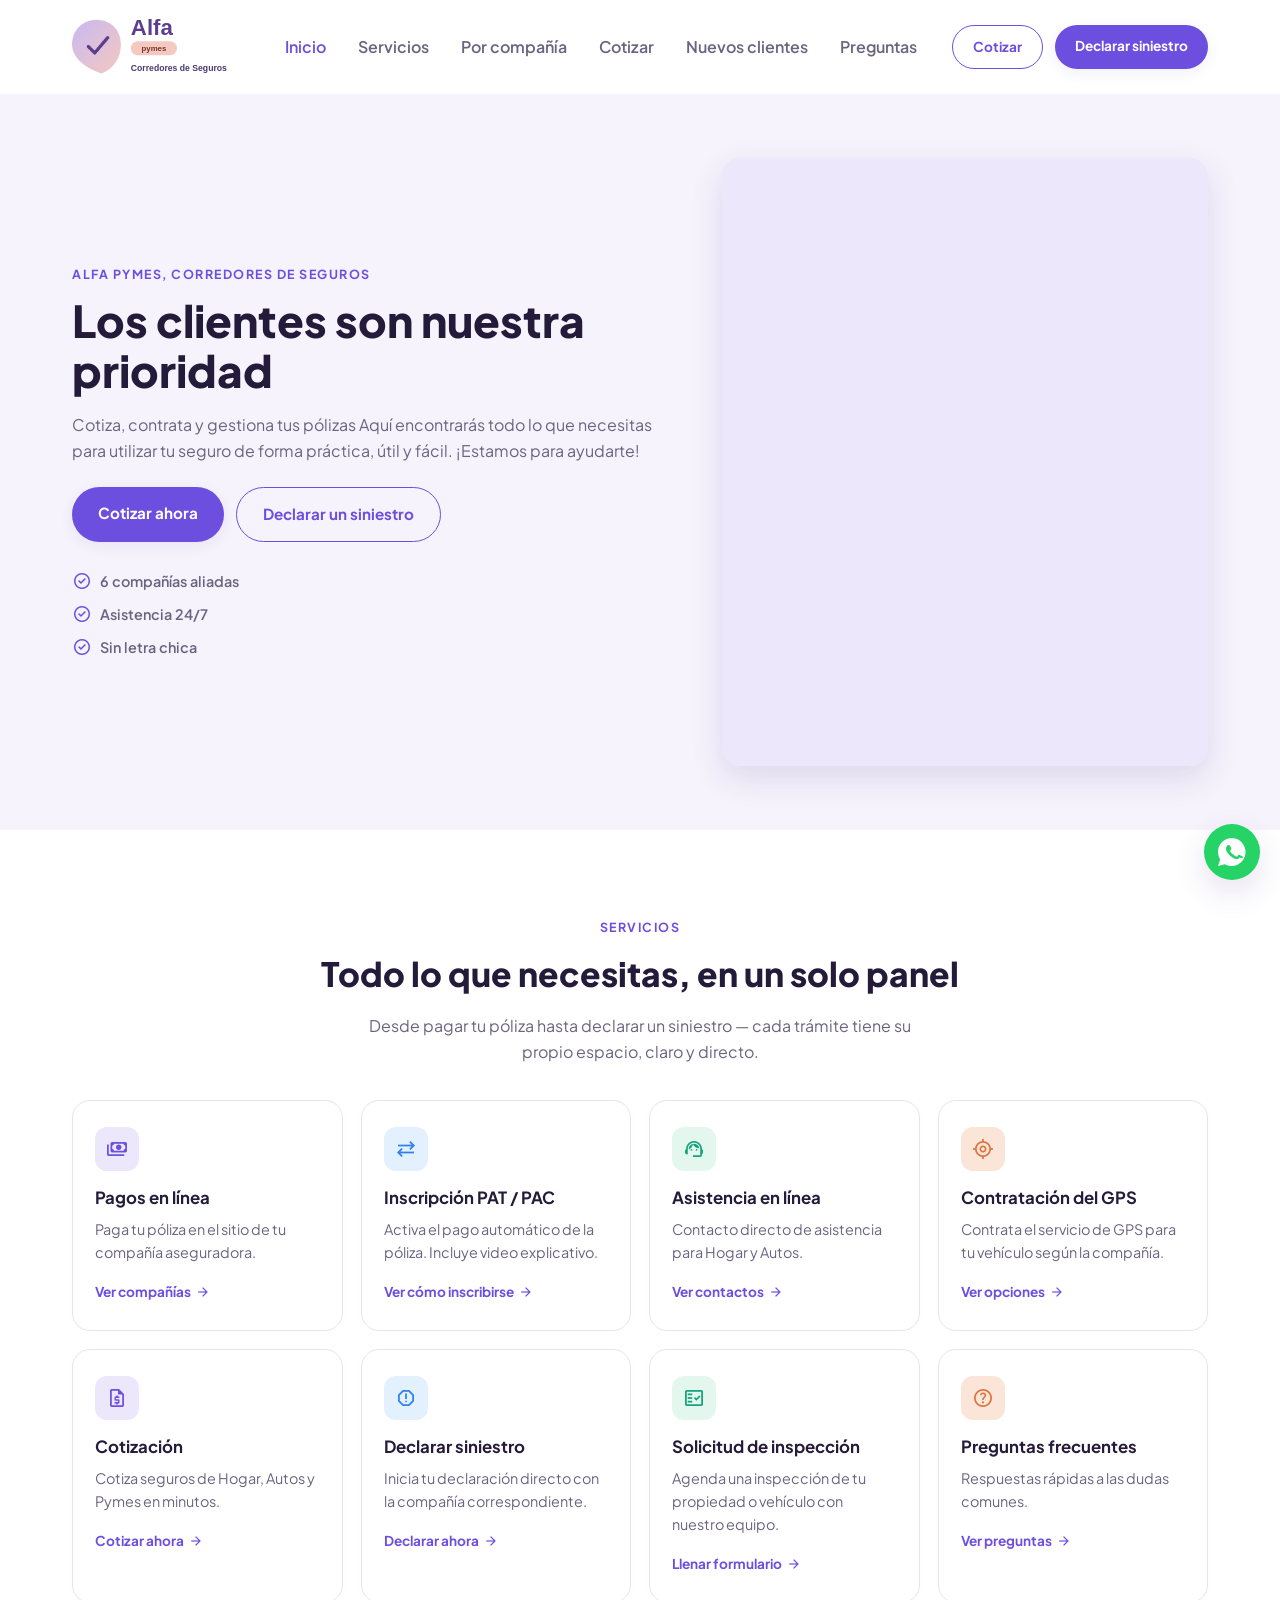
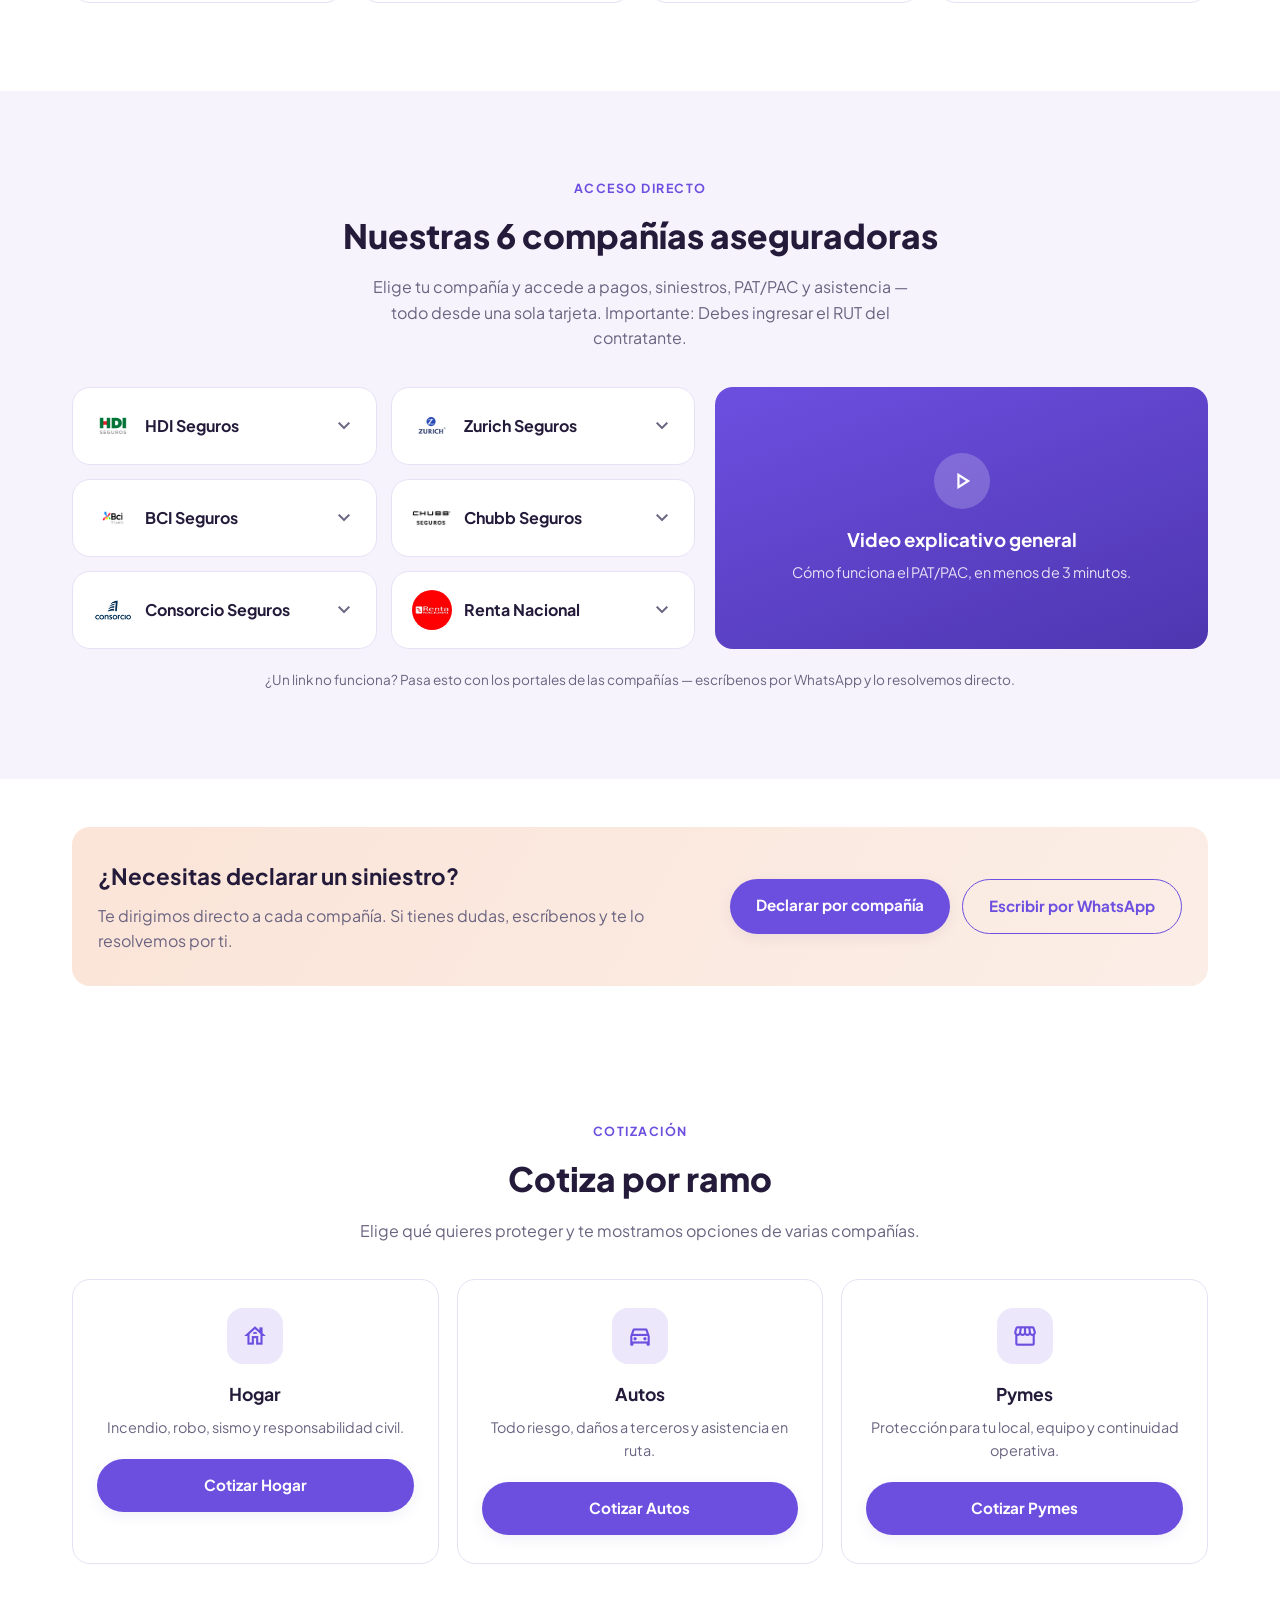
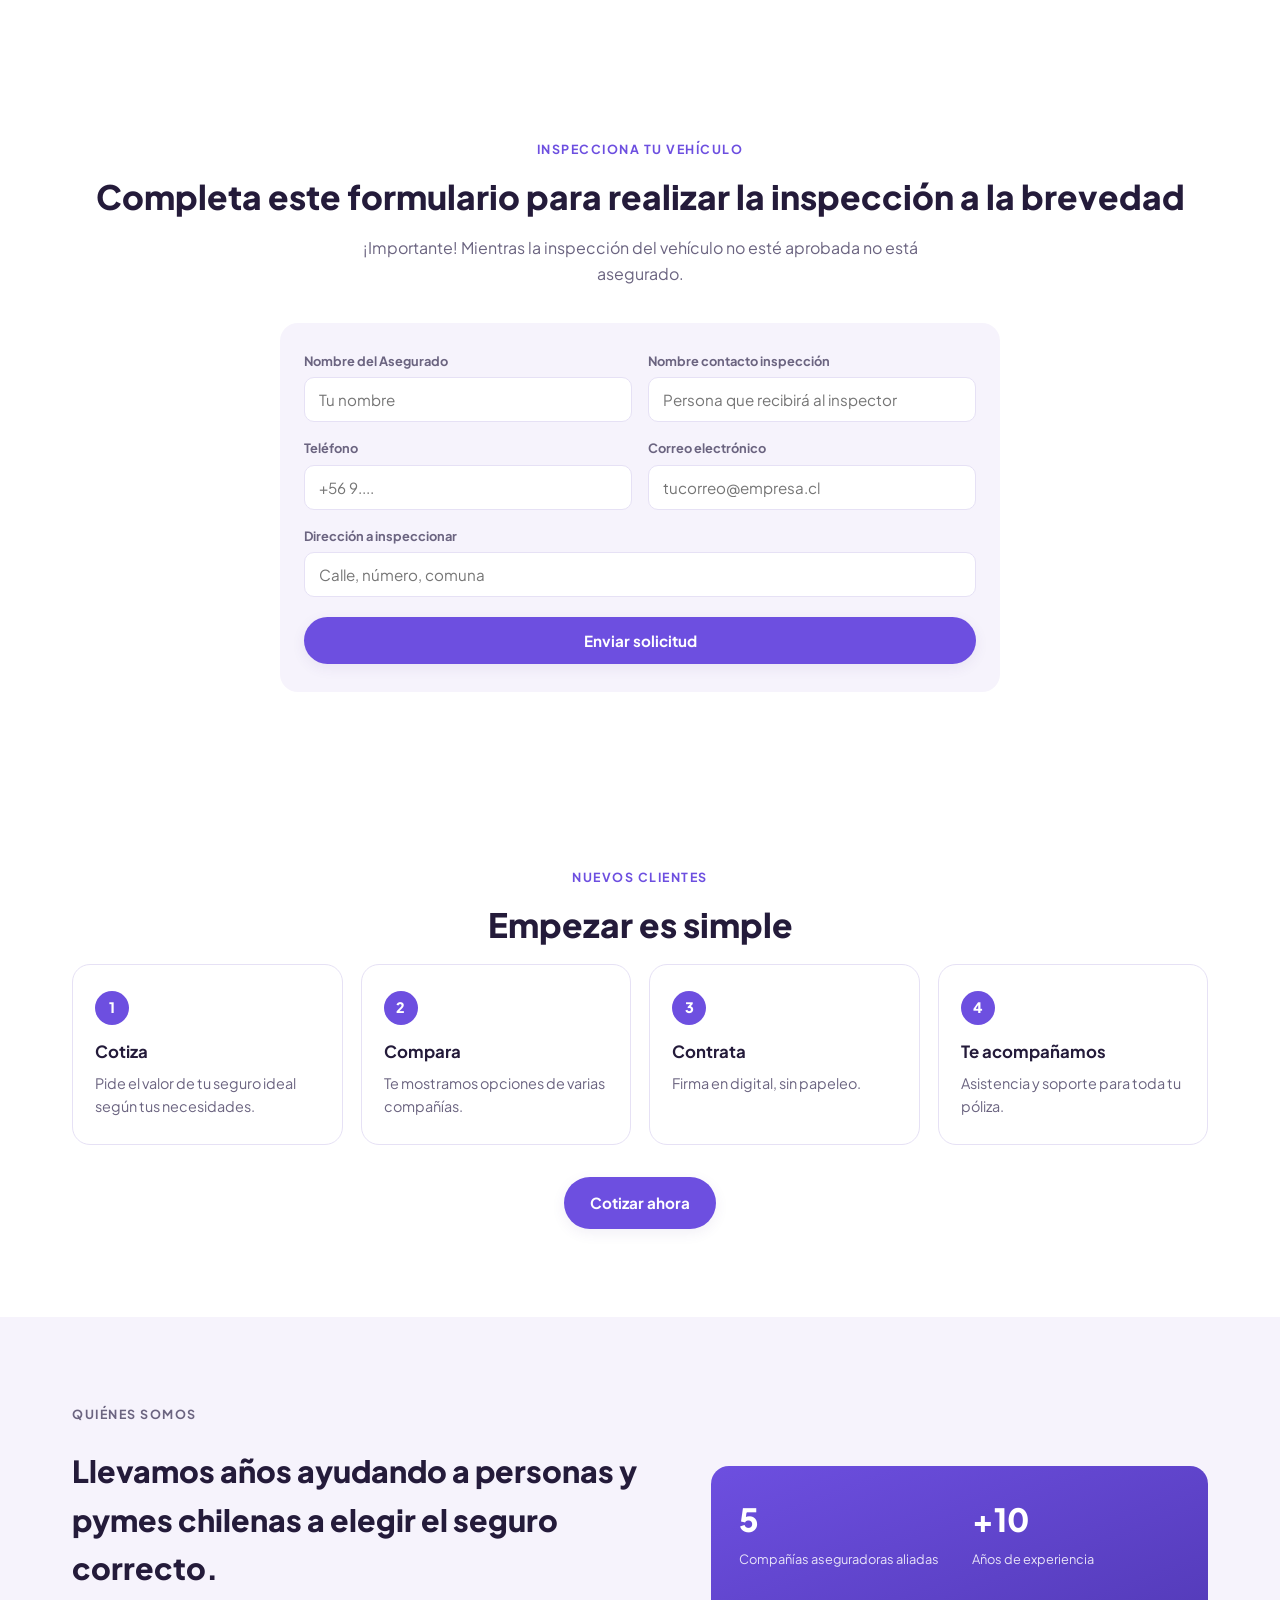
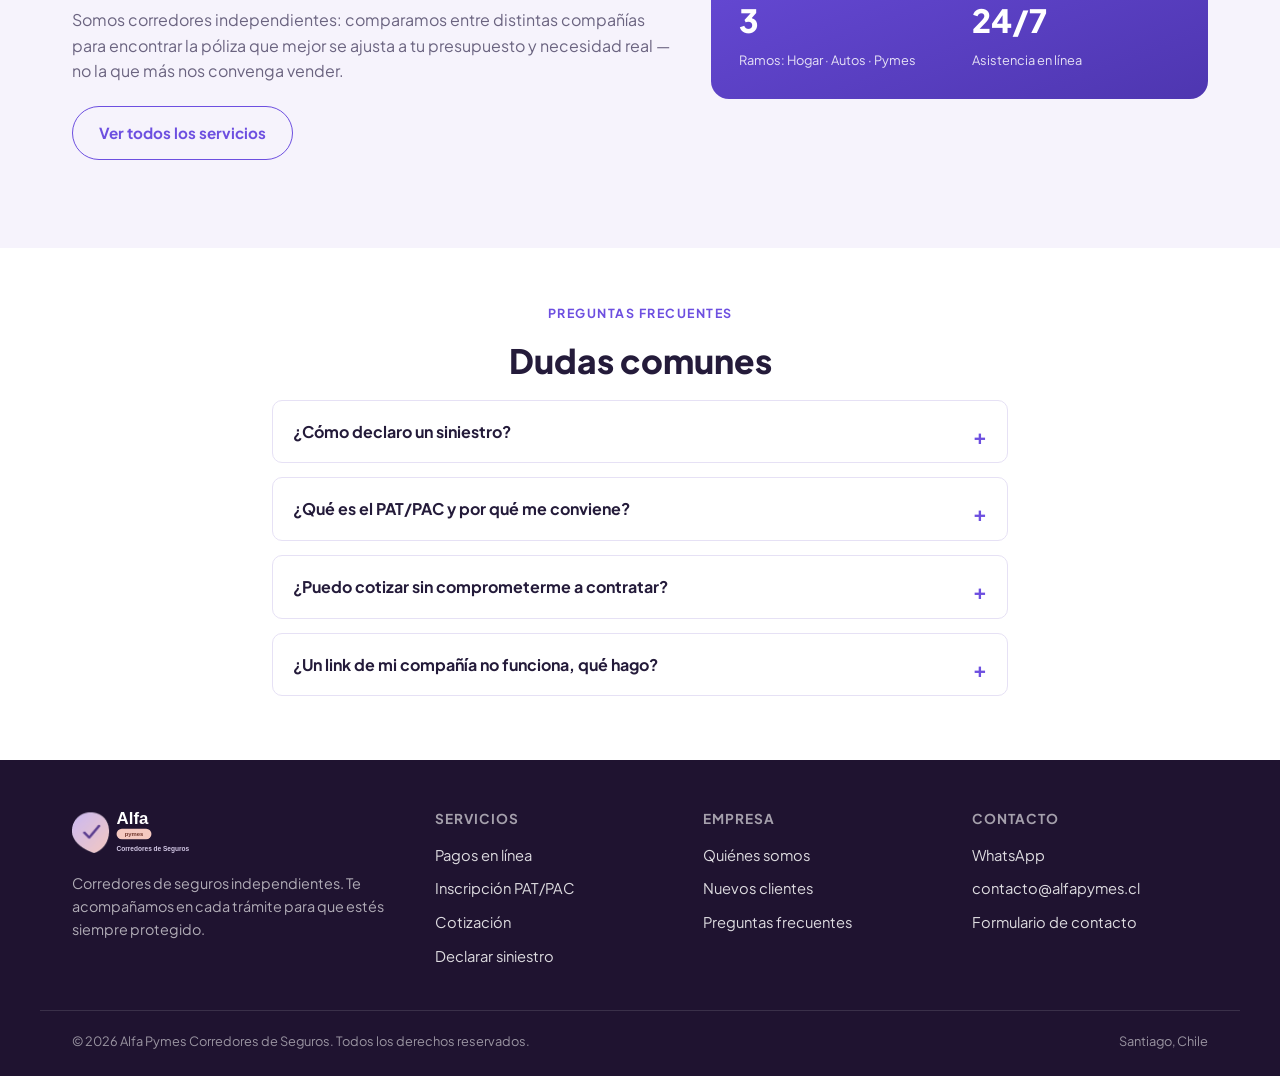
==== index.html @ e8a83829 "Fix: bajada en el párrafo del hero/section" ====
<!doctype html>
<html lang="es">
  <head>
    <meta charset="UTF-8" />
    <meta name="viewport" content="width=device-width, initial-scale=1.0" />
    <title>Alfa Pymes | Corredores de Seguros</title>

    <meta
      name="description"
      content="Corredores de seguros independientes para pymes chilenas. Paga, declara siniestros y gestiona tu póliza en un solo lugar."
    />
    <meta property="og:title" content="Alfa Pymes | Corredores de Seguros" />
    <meta
      property="og:description"
      content="Seguros simples, para que tu pyme siga funcionando."
    />
    <meta property="og:type" content="website" />
    <meta property="og:locale" content="es_CL" />

    <link
      rel="icon"
      type="image/png"
      href="./AlfaPymes/assets/img/alfapyme_favicon.png"
    />

    <link rel="preconnect" href="https://fonts.googleapis.com" />
    <link rel="preconnect" href="https://fonts.gstatic.com" crossorigin />
    <link
      href="https://fonts.googleapis.com/css2?family=Plus+Jakarta+Sans:wght@400;500;600;700;800&family=Material+Symbols+Outlined:opsz,wght,FILL,GRAD@24,400,0,0&display=swap"
      rel="stylesheet"
    />
    <link
      rel="icon"
      type="image/png"
      sizes="32x32"
      href="./assets/img/alfapyme_favicon.png"
    />
    <link rel="stylesheet" href="./assets/css/style.css" />
  </head>
  <body>
    <a href="#inicio" class="skip-link">Saltar al contenido principal</a>

    <!-- ============ NAV ============ -->
    <header class="main-header">
      <div class="container nav-container">
        <a href="#inicio" class="logo" aria-label="Alfa Pymes - Inicio">
          <img
            src="./assets/img/logo-full.svg"
            alt="Alfa Pymes - Corredores de Seguros"
            class="logo-img"
            data-cms="site.logoUrl"
          />
        </a>

        <nav class="nav-menu" aria-label="Menú principal">
          <a href="#inicio" class="active" aria-current="page">Inicio</a>
          <a href="#servicios">Servicios</a>
          <a href="#companias">Por compañía</a>
          <a href="#cotizar">Cotizar</a>
          <a href="#nuevos-clientes">Nuevos clientes</a>
          <a href="#preguntas">Preguntas</a>
        </nav>

        <div class="nav-actions">
          <a href="#cotizar" class="btn btn-outline btn-nav">Cotizar</a>
          <a href="#companias" class="btn btn-primary btn-nav"
            >Declarar siniestro</a
          >
        </div>

        <button
          class="menu-toggle"
          aria-label="Abrir menú"
          aria-expanded="false"
        >
          <span class="material-symbols-outlined" aria-hidden="true">menu</span>
        </button>
      </div>
    </header>

    <main>
      <!-- ============ HERO ============ -->
      <section id="inicio" class="hero-section">
        <div class="container hero-container">
          <div class="hero-content">
            <p class="eyebrow" data-cms="hero.eyebrow">Alfa Pymes, corredores de seguros</p>
            <h1 data-cms="hero.titulo">Los clientes son nuestra prioridad</h1>
            <p class="hero-lead" data-cms="hero.bajada">
              Cotiza, contrata y gestiona tus pólizas. Aquí encontrarás todo lo
              que necesitas para utilizar tu seguro de forma práctica, útil y
              fácil. ¡Estamos para ayudarte!
            </p>

            <div class="hero-ctas">
              <a href="#cotizar" class="btn btn-primary">Cotizar ahora</a>
              <a href="#companias" class="btn btn-outline"
                >Declarar un siniestro</a
              >
            </div>

            <ul class="trust-list">
              <li>
                <span class="material-symbols-outlined" aria-hidden="true"
                  >check_circle</span
                >
                6 compañías aliadas
              </li>
              <li>
                <span class="material-symbols-outlined" aria-hidden="true"
                  >check_circle</span
                >
                Asistencia 24/7
              </li>
              <li>
                <span class="material-symbols-outlined" aria-hidden="true"
                  >check_circle</span
                >
                Sin letra chica
              </li>
            </ul>
          </div>

          <div class="hero-image">
            <!-- Imagen editable: cambia HERO_IMAGE_URL en assets/js/script.js para reemplazarla -->
            <img
              id="hero-img"
              src=""
              alt="Corredores de seguros acompañando a una pyme"
              data-cms="hero.imagenUrl"
            />
          </div>
        </div>
      </section>

      <!-- ============ PANEL DE SERVICIOS (prioridad #1: clientes existentes) ============ -->
      <section id="servicios" class="services-section container">
        <p class="eyebrow eyebrow-center">Servicios</p>
        <h2 class="section-title">Todo lo que necesitas, en un solo panel</h2>
        <p class="section-lead">
          Desde pagar tu póliza hasta declarar un siniestro — cada trámite tiene
          su propio espacio, claro y directo.
        </p>

        <div class="grid-services">
          <a href="#companias" class="service-card">
            <span
              class="service-icon icon-a material-symbols-outlined"
              aria-hidden="true"
              >payments</span
            >
            <h3>Pagos en línea</h3>
            <p>Paga tu póliza en el sitio de tu compañía aseguradora.</p>
            <span class="service-link"
              >Ver compañías
              <span class="material-symbols-outlined" aria-hidden="true"
                >arrow_forward</span
              ></span
            >
          </a>
          <a href="#companias" class="service-card">
            <span
              class="service-icon icon-b material-symbols-outlined"
              aria-hidden="true"
              >sync_alt</span
            >
            <h3>Inscripción PAT / PAC</h3>
            <p>
              Activa el pago automático de la póliza. Incluye video explicativo.
            </p>
            <span class="service-link"
              >Ver cómo inscribirse
              <span class="material-symbols-outlined" aria-hidden="true"
                >arrow_forward</span
              ></span
            >
          </a>
          <a href="#companias" class="service-card">
            <span
              class="service-icon icon-c material-symbols-outlined"
              aria-hidden="true"
              >support_agent</span
            >
            <h3>Asistencia en línea</h3>
            <p>Contacto directo de asistencia para Hogar y Autos.</p>
            <span class="service-link"
              >Ver contactos
              <span class="material-symbols-outlined" aria-hidden="true"
                >arrow_forward</span
              ></span
            >
          </a>
          <a href="#companias" class="service-card">
            <span
              class="service-icon icon-d material-symbols-outlined"
              aria-hidden="true"
              >gps_fixed</span
            >
            <h3>Contratación del GPS</h3>
            <p>
              Contrata el servicio de GPS para tu vehículo según la compañía.
            </p>
            <span class="service-link"
              >Ver opciones
              <span class="material-symbols-outlined" aria-hidden="true"
                >arrow_forward</span
              ></span
            >
          </a>
          <a href="#cotizar" class="service-card">
            <span
              class="service-icon icon-a material-symbols-outlined"
              aria-hidden="true"
              >request_quote</span
            >
            <h3>Cotización</h3>
            <p>Cotiza seguros de Hogar, Autos y Pymes en minutos.</p>
            <span class="service-link"
              >Cotizar ahora
              <span class="material-symbols-outlined" aria-hidden="true"
                >arrow_forward</span
              ></span
            >
          </a>
          <a href="#companias" class="service-card">
            <span
              class="service-icon icon-b material-symbols-outlined"
              aria-hidden="true"
              >report</span
            >
            <h3>Declarar siniestro</h3>
            <p>
              Inicia tu declaración directo con la compañía correspondiente.
            </p>
            <span class="service-link"
              >Declarar ahora
              <span class="material-symbols-outlined" aria-hidden="true"
                >arrow_forward</span
              ></span
            >
          </a>
          <a href="#inspeccion" class="service-card">
            <span
              class="service-icon icon-c material-symbols-outlined"
              aria-hidden="true"
              >fact_check</span
            >
            <h3>Solicitud de inspección</h3>
            <p>
              Agenda una inspección de tu propiedad o vehículo con nuestro
              equipo.
            </p>
            <span class="service-link"
              >Llenar formulario
              <span class="material-symbols-outlined" aria-hidden="true"
                >arrow_forward</span
              ></span
            >
          </a>
          <a href="#preguntas" class="service-card">
            <span
              class="service-icon icon-d material-symbols-outlined"
              aria-hidden="true"
              >help</span
            >
            <h3>Preguntas frecuentes</h3>
            <p>Respuestas rápidas a las dudas comunes.</p>
            <span class="service-link"
              >Ver preguntas
              <span class="material-symbols-outlined" aria-hidden="true"
                >arrow_forward</span
              ></span
            >
          </a>
        </div>
      </section>

      <!-- ============ ACCESO DIRECTO POR COMPAÑÍA ============ -->
      <section id="companias" class="companies-section">
        <div class="container">
          <p class="eyebrow eyebrow-center">Acceso directo</p>
          <h2 class="section-title">Nuestras 6 compañías aseguradoras</h2>
          <p class="section-lead">
            Elige tu compañía y accede a pagos, siniestros, PAT/PAC y asistencia
            — todo desde una sola tarjeta. Importante: Debes ingresar el RUT del
            contratante.
          </p>

          <div class="companies-layout">
            <div class="grid-companies">
              <!-- Cada compañía se abre y muestra sus 4 accesos, en vez de repetir 4 listados separados -->
              <details class="company-card">
                <summary>
                  <img
                    src="./assets/img/Logo-HDI-Seguros.png"
                    alt="HDI Seguros"
                    class="company-logo" data-cms="companias.0.logoUrl"
                  />
                  <span class="company-name" data-cms="companias.0.nombre">HDI Seguros</span>
                  <span
                    class="material-symbols-outlined chevron"
                    aria-hidden="true"
                    >expand_more</span
                  >
                </summary>
                <ul class="company-links">
                  <li>
                    <a href="https://pago.hdi.cl/pagosenlinea/" data-cms="companias.0.pagarUrl"
                      >Pagar en línea
                      <span class="material-symbols-outlined" aria-hidden="true"
                        >north_east</span
                      ></a
                    >
                  </li>
                  <li>
                    <a href="#" data-cms="companias.0.siniestroUrl"
                      >Declarar siniestro
                      <span class="material-symbols-outlined" aria-hidden="true"
                        >north_east</span
                      ></a
                    >
                  </li>
                  <li>
                    <a
                      href="https://pagos.hdi.cl/new-forms/cambio?_gl=1*fgykae*_gcl_au*MTE2ODI0MDk5MS4xNzgzNTE2NDEzLjE3NjY2ODc1NjYuMTc4MzUxNjg5MC4xNzgzNTE3Mzg2&_ga=2.206130650.810657120.1783516413-487255484.1783516413" data-cms="companias.0.patpacUrl"
                      >Inscribir PAT/PAC
                      <span class="material-symbols-outlined" aria-hidden="true"
                        >north_east</span
                      ></a
                    >
                    <a href="#" class="link-video" data-cms="companias.0.videoUrl"
                      >Ver video <span class="tag-video">+ video</span></a
                    >
                  </li>
                  <li>
                    <a href="#" data-cms="companias.0.asistenciaUrl"
                      >Asistencia 24/7
                      <span class="material-symbols-outlined" aria-hidden="true"
                        >north_east</span
                      ></a
                    >
                  </li>
                </ul>
              </details>
              <details class="company-card">
                <summary>
                  <img
                    src="./assets/img/Logo-Zurich-Seguros.png"
                    alt="Zurich Seguros"
                    class="company-logo" data-cms="companias.1.logoUrl"
                  />
                  <span class="company-name" data-cms="companias.1.nombre">Zurich Seguros</span>
                  <span
                    class="material-symbols-outlined chevron"
                    aria-hidden="true"
                    >expand_more</span
                  >
                </summary>
                <ul class="company-links">
                  <li>
                    <a href="https://www9.chilena.cl/vida/web/Portal/pagoexpress/ingreso " data-cms="companias.1.pagarUrl"
                      >Pagar en línea
                      <span class="material-symbols-outlined" aria-hidden="true"
                        >north_east</span
                      ></a
                    >
                  </li>
                  <li>
                    <a href="#" data-cms="companias.1.siniestroUrl"
                      >Declarar siniestro
                      <span class="material-symbols-outlined" aria-hidden="true"
                        >north_east</span
                      ></a
                    >
                  </li>
                  <li>
                    <a
                      href="#" data-cms="companias.1.patpacUrl"
                      >Inscribir PAT/PAC
                      <span class="material-symbols-outlined" aria-hidden="true"
                        >north_east</span
                      ></a
                    >
                    <a href="#" class="link-video" data-cms="companias.1.videoUrl"
                      >Ver video <span class="tag-video">+ video</span></a
                    >
                  </li>
                  <li>
                    <a href="#" data-cms="companias.1.asistenciaUrl"
                      >Asistencia 24/7
                      <span class="material-symbols-outlined" aria-hidden="true"
                        >north_east</span
                      ></a
                    >
                  </li>
                </ul>
              </details>
              <details class="company-card">
                <summary>
                  <img
                    src="./assets/img/Logo-BCI-Seguros.png"
                    alt="BCI Seguros"
                    class="company-logo" data-cms="companias.2.logoUrl"
                  />
                  <span class="company-name" data-cms="companias.2.nombre">BCI Seguros</span>
                  <span
                    class="material-symbols-outlined chevron"
                    aria-hidden="true"
                    >expand_more</span
                  >
                </summary>
                <ul class="company-links">
                  <li>
                    <a href="https://portalpago.bciseguros.cl/" data-cms="companias.2.pagarUrl"
                      >Pagar en línea
                      <span class="material-symbols-outlined" aria-hidden="true"
                        >north_east</span
                      ></a
                    >
                  </li>
                  <li>
                    <a href="#" data-cms="companias.2.siniestroUrl"
                      >Declarar siniestro
                      <span class="material-symbols-outlined" aria-hidden="true"
                        >north_east</span
                      ></a
                    >
                  </li>
                  <li>
                    <a
                      href="https://www.bciseguros.cl/especiales/suscribe-o-actualiza-tu-medio-de-pago/" data-cms="companias.2.patpacUrl"
                      >Inscribir PAT/PAC
                      <span class="material-symbols-outlined" aria-hidden="true"
                        >north_east</span
                      ></a
                    >
                    <a href="#" class="link-video" data-cms="companias.2.videoUrl"
                      >Ver video <span class="tag-video">+ video</span></a
                    >
                  </li>
                  <li>
                    <a href="#" data-cms="companias.2.asistenciaUrl"
                      >Asistencia 24/7
                      <span class="material-symbols-outlined" aria-hidden="true"
                        >north_east</span
                      ></a
                    >
                  </li>
                </ul>
              </details>
              <details class="company-card">
                <summary>
                  <img
                    src="./assets/img/Logo-Chubb-Seguros.png"
                    alt="Chubb Seguros"
                    class="company-logo" data-cms="companias.3.logoUrl"
                  />
                  <span class="company-name" data-cms="companias.3.nombre">Chubb Seguros</span>
                  <span
                    class="material-symbols-outlined chevron"
                    aria-hidden="true"
                    >expand_more</span
                  >
                </summary>
                <ul class="company-links">
                  <li>
                    <a href="https://www.chubb.com/cl-es/servicios/pago-en-linea.html" data-cms="companias.3.pagarUrl"
                      >Pagar en línea
                      <span class="material-symbols-outlined" aria-hidden="true"
                        >north_east</span
                      ></a
                    >
                  </li>
                  <li>
                    <a href="#" data-cms="companias.3.siniestroUrl"
                      >Declarar siniestro
                      <span class="material-symbols-outlined" aria-hidden="true"
                        >north_east</span
                      ></a
                    >
                  </li>
                  <li>
                    <a
                      href="#" data-cms="companias.3.patpacUrl"
                      >Inscribir PAT/PAC
                      <span class="material-symbols-outlined" aria-hidden="true"
                        >north_east</span
                      ></a
                    >
                    <a href="#" class="link-video" data-cms="companias.3.videoUrl"
                      >Ver video <span class="tag-video">+ video</span></a
                    >
                  </li>
                  <li>
                    <a href="#" data-cms="companias.3.asistenciaUrl"
                      >Asistencia 24/7
                      <span class="material-symbols-outlined" aria-hidden="true"
                        >north_east</span
                      ></a
                    >
                  </li>
                </ul>
              </details>
              <details class="company-card">
                <summary>
                  <img
                    src="./assets/img/Logo-Consorcio-Seguros.webp"
                    alt="Consorcio Seguros"
                    class="company-logo" data-cms="companias.4.logoUrl"
                  />
                  <span class="company-name" data-cms="companias.4.nombre">Consorcio Seguros</span>
                  <span
                    class="material-symbols-outlined chevron"
                    aria-hidden="true"
                    >expand_more</span
                  >
                </summary>
                <ul class="company-links">
                  <li>
                    <a href="https://sitio.consorcio.cl/pagos/" data-cms="companias.4.pagarUrl"
                      >Pagar en línea
                      <span class="material-symbols-outlined" aria-hidden="true"
                        >north_east</span
                      ></a
                    >
                  </li>
                  <li>
                    <a href="#" data-cms="companias.4.siniestroUrl"
                      >Declarar siniestro
                      <span class="material-symbols-outlined" aria-hidden="true"
                        >north_east</span
                      ></a
                    >
                  </li>
                  <li>
                    <a
                      href="" data-cms="companias.4.patpacUrl"
                      >Inscribir PAT/PAC
                      <span class="material-symbols-outlined" aria-hidden="true"
                        >north_east</span
                      ></a
                    >
                    <a href="#" class="link-video" data-cms="companias.4.videoUrl"
                      >Ver video <span class="tag-video">+ video</span></a
                    >
                  </li>
                  <li>
                    <a href="#" data-cms="companias.4.asistenciaUrl"
                      >Asistencia 24/7
                      <span class="material-symbols-outlined" aria-hidden="true"
                        >north_east</span
                      ></a
                    >
                  </li>
                </ul>
              </details>
              <details class="company-card">
                <summary>
                  <img
                    src="./assets/img/Logo-Renta-Nacional.jpg"
                    alt="Renta Nacional"
                    class="company-logo" data-cms="companias.5.logoUrl"
                  />
                  <span class="company-name" data-cms="companias.5.nombre">Renta Nacional</span>
                  <span
                    class="material-symbols-outlined chevron"
                    aria-hidden="true"
                    >expand_more</span
                  >
                </summary>
                <ul class="company-links">
                  <li>
                    <a href="https://seguros.rentanacional.cl/pago-en-linea/ " data-cms="companias.5.pagarUrl"
                      >Pagar en línea
                      <span class="material-symbols-outlined" aria-hidden="true"
                        >north_east</span
                      ></a
                    >
                  </li>
                  <li>
                    <a href="#" data-cms="companias.5.siniestroUrl"
                      >Declarar siniestro
                      <span class="material-symbols-outlined" aria-hidden="true"
                        >north_east</span
                      ></a
                    >
                  </li>
                  <li>
                    <a
                      href="" data-cms="companias.5.patpacUrl"
                      >Inscribir PAT/PAC
                      <span class="material-symbols-outlined" aria-hidden="true"
                        >north_east</span
                      ></a
                    >
                    <a href="#" class="link-video" data-cms="companias.5.videoUrl"
                      >Ver video <span class="tag-video">+ video</span></a
                    >
                  </li>
                  <li>
                    <a href="#" data-cms="companias.5.asistenciaUrl"
                      >Asistencia 24/7
                      <span class="material-symbols-outlined" aria-hidden="true"
                        >north_east</span
                      ></a
                    >
                  </li>
                </ul>
              </details>
            </div>

            <!-- Contenido único que no se repite en ningún otro bloque: el video explicativo -->
            <div class="video-card">
              <button
                class="play-btn"
                type="button"
                aria-label="Reproducir video explicativo"
              >
                <span class="material-symbols-outlined" aria-hidden="true"
                  >play_arrow</span
                >
              </button>
              <h3>Video explicativo general</h3>
              <p>Cómo funciona el PAT/PAC, en menos de 3 minutos.</p>
            </div>
          </div>

          <p class="companies-note">
            ¿Un link no funciona? Pasa esto con los portales de las compañías —
            escríbenos por WhatsApp y lo resolvemos directo.
          </p>
        </div>
      </section>

      <!-- ============ CTA SINIESTRO ============ -->
      <section class="claim-cta container">
        <div class="claim-cta-inner">
          <div>
            <h2>¿Necesitas declarar un siniestro?</h2>
            <p>
              Te dirigimos directo a cada compañía. Si tienes dudas, escríbenos
              y te lo resolvemos por ti.
            </p>
          </div>
          <div class="claim-cta-actions">
            <a href="#companias" class="btn btn-primary"
              >Declarar por compañía</a
            >
            <a
              href="https://wa.me/569XXXXXXXX" data-cms="site.whatsappUrl"
              target="_blank"
              rel="noopener noreferrer"
              class="btn btn-outline"
              >Escribir por WhatsApp</a
            >
          </div>
        </div>
      </section>

      <!-- ============ COTIZAR ============ -->
      <section id="cotizar" class="quote-ramo-section container">
        <p class="eyebrow eyebrow-center">Cotización</p>
        <h2 class="section-title">Cotiza por ramo</h2>
        <p class="section-lead">
          Elige qué quieres proteger y te mostramos opciones de varias
          compañías.
        </p>

        <div class="grid-ramos">
          <div class="ramo-card">
            <span class="ramo-icon material-symbols-outlined" aria-hidden="true"
              >house</span
            >
            <h3>Hogar</h3>
            <p>Incendio, robo, sismo y responsabilidad civil.</p>
            <a
              href="#inicio"
              class="btn btn-primary btn-block js-cotizar-ramo"
              data-ramo="hogar"
              >Cotizar Hogar</a
            >
          </div>
          <div class="ramo-card">
            <span class="ramo-icon material-symbols-outlined" aria-hidden="true"
              >directions_car</span
            >
            <h3>Autos</h3>
            <p>Todo riesgo, daños a terceros y asistencia en ruta.</p>
            <a
              href="#inicio"
              class="btn btn-primary btn-block js-cotizar-ramo"
              data-ramo="autos"
              >Cotizar Autos</a
            >
          </div>
          <div class="ramo-card">
            <span class="ramo-icon material-symbols-outlined" aria-hidden="true"
              >storefront</span
            >
            <h3>Pymes</h3>
            <p>Protección para tu local, equipo y continuidad operativa.</p>
            <a
              href="#inicio"
              class="btn btn-primary btn-block js-cotizar-ramo"
              data-ramo="pymes"
              >Cotizar Pymes</a
            >
          </div>
        </div>
      </section>

      <!-- ============ SOLICITUD DE INSPECCIÓN ============ -->
      <section id="inspeccion" class="inspection-section container">
        <p class="eyebrow eyebrow-center">Inspecciona tu Vehículo</p>
        <h2 class="section-title">
          Completa este formulario para realizar la inspección a la brevedad
        </h2>
        <p class="section-lead">
          ¡Importante! Mientras la inspección del vehículo no esté aprobada no
          está asegurado.
        </p>

        <form class="inspection-form" id="inspection-form" novalidate>
          <div class="form-grid">
            <div class="form-group">
              <label for="nombre-asegurado">Nombre del Asegurado</label>
              <input
                type="text"
                id="nombre-asegurado"
                name="nombre-asegurado"
                placeholder="Tu nombre"
                required
              />
              <span
                class="field-error"
                id="error-nombre-asegurado"
                aria-live="polite"
              ></span>
            </div>
            <div class="form-group">
              <label for="nombre-contacto">Nombre contacto inspección</label>
              <input
                type="text"
                id="nombre-contacto"
                name="nombre-contacto"
                placeholder="Persona que recibirá al inspector"
                required
              />
              <span
                class="field-error"
                id="error-nombre-contacto"
                aria-live="polite"
              ></span>
            </div>
            <div class="form-group">
              <label for="telefono">Teléfono</label>
              <input
                type="tel"
                id="telefono"
                name="telefono"
                placeholder="+56 9...."
                required
              />
              <span
                class="field-error"
                id="error-telefono"
                aria-live="polite"
              ></span>
            </div>
            <div class="form-group">
              <label for="correo-inspeccion">Correo electrónico</label>
              <input
                type="email"
                id="correo-inspeccion"
                name="correo-inspeccion"
                placeholder="tucorreo@empresa.cl"
                required
              />
              <span
                class="field-error"
                id="error-correo-inspeccion"
                aria-live="polite"
              ></span>
            </div>
            <div class="form-group form-group-full">
              <label for="direccion">Dirección a inspeccionar</label>
              <input
                type="text"
                id="direccion"
                name="direccion"
                placeholder="Calle, número, comuna"
                required
              />
              <span
                class="field-error"
                id="error-direccion"
                aria-live="polite"
              ></span>
            </div>
          </div>

          <button type="submit" class="btn btn-primary btn-block">
            Enviar solicitud
          </button>
        </form>

        <div class="form-success" id="inspection-success" hidden>
          <span class="material-symbols-outlined" aria-hidden="true"
            >check_circle</span
          >
          <h3>Solicitud enviada</h3>
          <p>
            Un ejecutivo se pondrá en contacto para agendar la visita técnica.
          </p>
          <button type="button" class="btn btn-outline" id="btn-otra-solicitud">
            Enviar otra solicitud
          </button>
        </div>
      </section>

      <!-- ============ NUEVOS CLIENTES ============ -->
      <section id="nuevos-clientes" class="new-clients-section container">
        <p class="eyebrow eyebrow-center">Nuevos clientes</p>
        <h2 class="section-title">Empezar es simple</h2>

        <div class="grid-steps">
          <div class="step-card">
            <span class="step-number">1</span>
            <h3>Cotiza</h3>
            <p>Pide el valor de tu seguro ideal según tus necesidades.</p>
          </div>
          <div class="step-card">
            <span class="step-number">2</span>
            <h3>Compara</h3>
            <p>Te mostramos opciones de varias compañías.</p>
          </div>
          <div class="step-card">
            <span class="step-number">3</span>
            <h3>Contrata</h3>
            <p>Firma en digital, sin papeleo.</p>
          </div>
          <div class="step-card">
            <span class="step-number">4</span>
            <h3>Te acompañamos</h3>
            <p>Asistencia y soporte para toda tu póliza.</p>
          </div>
        </div>

        <div class="new-clients-cta">
          <a href="#cotizar" class="btn btn-primary">Cotizar ahora</a>
        </div>
      </section>

      <!-- ============ QUIÉNES SOMOS ============ -->
      <section id="quienes-somos" class="about-section">
        <div class="container about-container">
          <div class="about-content">
            <p class="eyebrow">Quiénes somos</p>
            <h2>
              Llevamos años ayudando a personas y pymes chilenas a elegir el
              seguro correcto.
            </h2>
            <p>
              Somos corredores independientes: comparamos entre distintas
              compañías para encontrar la póliza que mejor se ajusta a tu
              presupuesto y necesidad real — no la que más nos convenga vender.
            </p>
            <a href="#servicios" class="btn btn-outline"
              >Ver todos los servicios</a
            >
          </div>

          <div class="stats-card">
            <div class="stat">
              <span class="stat-number">5</span
              ><span class="stat-label">Compañías aseguradoras aliadas</span>
            </div>
            <div class="stat">
              <span class="stat-number">+10</span
              ><span class="stat-label">Años de experiencia</span>
            </div>
            <div class="stat">
              <span class="stat-number">3</span
              ><span class="stat-label">Ramos: Hogar · Autos · Pymes</span>
            </div>
            <div class="stat">
              <span class="stat-number">24/7</span
              ><span class="stat-label">Asistencia en línea</span>
            </div>
          </div>
        </div>
      </section>

      <!-- ============ FAQ ============ -->
      <section id="preguntas" class="faq-section container">
        <p class="eyebrow eyebrow-center">Preguntas frecuentes</p>
        <h2 class="section-title">Dudas comunes</h2>

        <div class="faq-list">
          <details class="faq-item">
            <summary>¿Cómo declaro un siniestro?</summary>
            <p>
              Contacta directamente con tu compañía desde la sección "Acceso
              directo por compañía". Si tienes problemas, escríbenos por
              WhatsApp y te acompañamos en la gestión.
            </p>
          </details>
          <details class="faq-item">
            <summary>¿Qué es el PAT/PAC y por qué me conviene?</summary>
            <p>
              Es el pago automático de tu póliza, con cargo a tu cuenta o
              tarjeta. Evita atrasos y la posible pérdida de cobertura por no
              pago.
            </p>
          </details>
          <details class="faq-item">
            <summary>¿Puedo cotizar sin comprometerme a contratar?</summary>
            <p>
              Sí, cotizar no tiene costo ni compromiso. Te mostramos opciones y
              decides cuándo (o si) contratar.
            </p>
          </details>
          <details class="faq-item">
            <summary>¿Un link de mi compañía no funciona, qué hago?</summary>
            <p>
              Escríbenos por WhatsApp y te ayudamos a resolverlo directamente,
              sin que tengas que perder tiempo con la compañía.
            </p>
          </details>
        </div>
      </section>
    </main>

    <!-- ============ FOOTER ============ -->
    <footer class="main-footer">
      <div class="container footer-grid">
        <div class="footer-brand">
          <a
            href="#inicio"
            class="logo footer-logo"
            aria-label="Alfa Pymes - Inicio"
          >
            <img
              src="./assets/img/logo-full-light.svg"
              alt="Alfa Pymes - Corredores de Seguros"
              class="logo-img"
            />
          </a>
          <p class="footer-tagline">
            Corredores de seguros independientes. Te acompañamos en cada trámite
            para que estés siempre protegido.
          </p>
        </div>

        <div class="footer-col">
          <h4>Servicios</h4>
          <a href="#companias">Pagos en línea</a>
          <a href="#companias">Inscripción PAT/PAC</a>
          <a href="#cotizar">Cotización</a>
          <a href="#companias">Declarar siniestro</a>
        </div>

        <div class="footer-col">
          <h4>Empresa</h4>
          <a href="#quienes-somos">Quiénes somos</a>
          <a href="#nuevos-clientes">Nuevos clientes</a>
          <a href="#preguntas">Preguntas frecuentes</a>
        </div>

        <div class="footer-col">
          <h4>Contacto</h4>
          <a
            href="https://wa.me/569XXXXXXXX" data-cms="site.whatsappUrl"
            target="_blank"
            rel="noopener noreferrer"
            >WhatsApp</a
          >
          <a href="mailto:contacto@alfapymes.cl" class="js-email-link" data-cms="site.email">contacto@alfapymes.cl</a>
          <a href="#contacto">Formulario de contacto</a>
        </div>
      </div>

      <div class="container footer-bottom">
        <p>
          &copy; 2026 Alfa Pymes Corredores de Seguros. Todos los derechos
          reservados.
        </p>
        <p>Santiago, Chile</p>
      </div>
    </footer>

    <!-- ============ BOTÓN FLOTANTE (se mantiene) ============ -->
    <a
      href="https://wa.me/569XXXXXXXX" data-cms="site.whatsappUrl"
      class="whatsapp-btn"
      target="_blank"
      rel="noopener noreferrer"
      aria-label="Chat en WhatsApp"
    >
      <svg viewBox="0 0 32 32" class="whatsapp-icon" aria-hidden="true">
        <path
          d="M16 0a16 16 0 0 0-16 16 16 16 0 0 0 2.45 8.44L0 32l7.74-2a16 16 0 1 0 8.26-30zm8.68 22.15c-.34.95-1.7 1.74-2.6 1.87-.6.09-1.39.13-4.14-.99a17.7 17.7 0 0 1-7.14-6.19 8.27 8.27 0 0 1-1.68-4.4c0-2.4 1.25-3.56 1.7-4 .4-.4.86-.5 1.14-.5h.82c.26 0 .6.1 1 .92l1.32 3.19c.1.2.16.44.02.72s-.2.43-.41.67l-.62.72c-.2.24-.42.5-.18.92a11.12 11.12 0 0 0 2.89 3.56 9.25 9.25 0 0 0 4.17 2.53c.42.2.67.17.92-.12s1.08-1.25 1.37-1.68c.28-.43.57-.36.95-.22l3.43 1.62c.38.19.64.29.73.45.1.15.1.89-.24 1.84z"
          fill="#fff"
        />
      </svg>
      <span class="whatsapp-tooltip">Conversar</span>
    </a>

    <script src="./assets/js/content-loader.js"></script>
    <script src="./assets/js/script.js"></script>
  </body>
</html>
---- assets/css/style.css ----
/* ============================================
   ALFA PYMES - style.css (mobile-first)
   ============================================ */

*, *::before, *::after { margin: 0; padding: 0; box-sizing: border-box; }

html { scroll-behavior: smooth; scroll-padding-top: 90px; overflow-x: hidden; }
body { overflow-x: hidden; }

img { max-width: 100%; display: block; }
a { text-decoration: none; color: inherit; }
ul { list-style: none; }
button { font-family: inherit; cursor: pointer; border: none; background: none; }

:root {
  --color-primary: #6d4fe0;
  --color-primary-dark: #4e36b0;
  --color-primary-light: #ede7fb;

  --color-accent: #ee9a76;
  --color-accent-soft: #fbe4d8;

  --color-text: #241b3a;
  --color-text-light: #6b6480;

  --color-bg: #ffffff;
  --color-bg-alt: #f6f3fc;
  --color-border: #e6e1f5;

  --footer-bg: #1f1330;

  --font-main: 'Plus Jakarta Sans', sans-serif;
  --container-width: 1200px;
  --radius: 18px;
  --radius-sm: 10px;
  --transition: 0.25s ease;

  --shadow-sm: 0 4px 14px rgba(76, 47, 143, 0.08);
  --shadow-md: 0 12px 32px rgba(76, 47, 143, 0.14);
}

body {
  font-family: var(--font-main);
  color: var(--color-text);
  line-height: 1.6;
  background: var(--color-bg);
}

.container { max-width: var(--container-width); margin: 0 auto; padding-left: 20px; padding-right: 20px; }

.eyebrow {
  font-size: 0.78rem;
  font-weight: 700;
  letter-spacing: 1.5px;
  text-transform: uppercase;
  color: var(--color-primary);
  margin-bottom: 10px;
}
.eyebrow-center { text-align: center; }

.section-title {
  text-align: center;
  font-size: clamp(1.5rem, 4.5vw, 2.1rem);
  font-weight: 800;
  margin-bottom: 12px;
}

.section-lead {
  text-align: center;
  color: var(--color-text-light);
  max-width: 560px;
  margin: 0 auto 36px;
}

/* --------- BOTONES --------- */
.btn {
  display: inline-block;
  padding: 14px 26px;
  border-radius: 999px;
  font-weight: 700;
  font-size: 0.95rem;
  text-align: center;
  transition: transform var(--transition), box-shadow var(--transition), background var(--transition), color var(--transition);
}
.btn-block { width: 100%; }

.btn-primary { background: var(--color-primary); color: #fff; box-shadow: var(--shadow-sm); }
.btn-primary:hover { background: var(--color-primary-dark); transform: translateY(-2px); box-shadow: var(--shadow-md); }

.btn-outline { background: transparent; color: var(--color-primary); border: 1.5px solid var(--color-primary); }
.btn-outline:hover { background: var(--color-primary-light); }

.btn-nav { padding: 10px 20px; font-size: 0.85rem; }

.btn[disabled] { opacity: 0.65; cursor: not-allowed; pointer-events: none; }

/* --------- VALIDACIÓN DE FORMULARIOS --------- */
.field-error {
  display: block;
  color: #c0392b;
  font-size: 0.78rem;
  font-weight: 600;
  line-height: 1.3;
}
.field-error:empty { display: none; }

.is-invalid { border-color: #c0392b !important; background: #fdf1ef !important; }

/* --------- RESULTADO DE COTIZACIÓN --------- */
.quote-result {
  margin-top: 18px;
  background: var(--color-primary-light);
  border: 1px solid var(--color-primary);
  border-radius: var(--radius-sm);
  padding: 14px 16px;
}
.quote-result strong { display: block; color: var(--color-primary-dark); font-size: 1rem; margin-bottom: 4px; }
.quote-result p { font-size: 0.85rem; color: var(--color-text-light); margin: 0; }

/* --------- MENSAJE DE ÉXITO (formularios) --------- */
.form-success {
  background: var(--color-bg-alt);
  border-radius: var(--radius);
  padding: 44px 24px;
  max-width: 720px;
  margin: 0 auto;
  text-align: center;
}
.form-success .material-symbols-outlined { font-size: 44px; color: var(--color-primary); margin-bottom: 10px; }
.form-success h3 { font-size: 1.2rem; margin-bottom: 8px; }
.form-success p { color: var(--color-text-light); margin-bottom: 20px; }

/* --------- SKIP LINK --------- */
.skip-link {
  position: absolute; top: -100px; left: 16px;
  background: var(--color-primary); color: #fff;
  padding: 12px 20px; border-radius: var(--radius-sm);
  z-index: 1000; transition: top var(--transition);
}
.skip-link:focus { top: 16px; }

/* --------- HEADER / NAV --------- */
.main-header {
  position: sticky; top: 0; z-index: 100;
  background: rgba(255, 255, 255, 0.95);
  backdrop-filter: blur(8px);
  transition: box-shadow var(--transition);
}
.main-header.scrolled { box-shadow: var(--shadow-sm); }

.nav-container {
  display: flex; align-items: center; justify-content: space-between;
  gap: 16px; padding-top: 14px; padding-bottom: 14px;
}

.logo { display: flex; align-items: center; }
.logo-img { height: 56px; width: auto; }

.nav-menu {
  position: fixed; top: 0; right: -100%;
  height: 100vh; width: 75%; max-width: 300px;
  background: #fff;
  display: flex; flex-direction: column; align-items: flex-start; gap: 22px;
  padding: 100px 32px;
  box-shadow: var(--shadow-md);
  transition: right var(--transition);
  z-index: 150;
}
.nav-menu.open { right: 0; }

/* Bloquea el scroll del body mientras el menú móvil está abierto (evita el "salto"/desplazamiento) */
body.menu-open { position: fixed; left: 0; right: 0; width: 100%; }

.nav-menu a {
  position: relative;
  font-weight: 600;
  color: var(--color-text-light);
  padding: 4px 0;
  transition: color var(--transition);
}
.nav-menu a:hover, .nav-menu a.active { color: var(--color-primary); }

.nav-actions { display: none; }

.menu-toggle {
  display: block;
  font-size: 28px;
  line-height: 0;
  color: var(--color-primary-dark);
}

/* --------- HERO --------- */
.hero-section {
  padding-top: 40px;
  padding-bottom: 48px;
  background: var(--color-bg-alt);
  overflow: hidden;
}

.hero-container {
  display: grid;
  grid-template-columns: 1fr;
  gap: 36px;
  align-items: start;
}

.hero-content h1 {
  font-size: clamp(2rem, 7vw, 2.75rem);
  font-weight: 800;
  line-height: 1.15;
  margin-bottom: 16px;
}

.hero-lead {
  color: var(--color-text-light);
  margin-bottom: 24px;
  font-size: 1rem;
}

.hero-ctas { display: flex; flex-wrap: wrap; gap: 12px; margin-bottom: 28px; }

.trust-list { display: flex; flex-direction: column; gap: 10px; }
.trust-list li { display: flex; align-items: center; gap: 8px; font-size: 0.9rem; color: var(--color-text-light); font-weight: 600; }
.trust-list .material-symbols-outlined { font-size: 20px; color: var(--color-primary); }

/* Imagen del hero (reemplaza la antigua tarjeta cotizadora) */
.hero-image {
  border-radius: var(--radius);
  box-shadow: var(--shadow-md);
  overflow: hidden;
  background: var(--color-primary-light);
  aspect-ratio: 4 / 5;
}
.hero-image img {
  width: 100%;
  height: 100%;
  object-fit: cover;
  display: block;
}

/* --------- SERVICIOS (prioridad #1) --------- */
.services-section { padding-top: 56px; padding-bottom: 56px; }

.grid-services {
  display: grid;
  grid-template-columns: 1fr;
  gap: 18px;
}

.service-card {
  display: block;
  background: #fff;
  border: 1px solid var(--color-border);
  border-radius: var(--radius);
  padding: 26px 22px;
  transition: transform var(--transition), box-shadow var(--transition), border-color var(--transition);
}
.service-card:hover { transform: translateY(-4px); box-shadow: var(--shadow-md); border-color: transparent; }

.service-icon {
  display: inline-flex; align-items: center; justify-content: center;
  width: 44px; height: 44px;
  border-radius: 12px;
  font-size: 22px;
  margin-bottom: 14px;
}
.icon-a { background: var(--color-primary-light); color: var(--color-primary); }
.icon-b { background: #e3f0fd; color: #2f80ed; }
.icon-c { background: #e3f7ef; color: #16a37a; }
.icon-d { background: var(--color-accent-soft); color: #d97744; }

.service-card h3 { font-size: 1.05rem; margin-bottom: 6px; }
.service-card p { color: var(--color-text-light); font-size: 0.9rem; margin-bottom: 14px; }

.service-link {
  display: inline-flex; align-items: center; gap: 4px;
  font-weight: 700; font-size: 0.85rem; color: var(--color-primary);
}
.service-link .material-symbols-outlined { font-size: 16px; transition: transform var(--transition); }
.service-card:hover .service-link .material-symbols-outlined { transform: translateX(3px); }

/* --------- COMPAÑÍAS (consolidado) --------- */
.companies-section { padding-top: 56px; padding-bottom: 56px; background: var(--color-bg-alt); }

.companies-layout { display: flex; flex-direction: column; gap: 20px; margin-bottom: 20px; }

.grid-companies { display: grid; grid-template-columns: 1fr; gap: 14px; }

.company-card {
  background: #fff;
  border-radius: var(--radius);
  border: 1px solid var(--color-border);
  overflow: hidden;
}
.company-card summary {
  display: flex; align-items: center; gap: 12px;
  padding: 18px 20px;
  cursor: pointer;
  list-style: none;
  font-weight: 700;
}
.company-card summary::-webkit-details-marker { display: none; }

.company-badge {
  width: 40px; height: 40px;
  border-radius: 50%;
  background: var(--color-primary-light);
  color: var(--color-primary);
  display: flex; align-items: center; justify-content: center;
  font-size: 0.75rem; font-weight: 800;
  flex-shrink: 0;
}
.company-logo {
    width: 40px;
    height: 40px;
    border-radius: 50%;
    object-fit: cover;
    flex-shrink: 0;
}

.company-name { flex: 1; }
.chevron { transition: transform var(--transition); color: var(--color-text-light); }
.company-card[open] .chevron { transform: rotate(180deg); }

.company-links { padding: 0 20px 18px; display: flex; flex-direction: column; gap: 10px; }
.company-links a {
  display: flex; align-items: center; justify-content: space-between;
  font-size: 0.9rem; font-weight: 600; color: var(--color-text-light);
  padding: 8px 12px;
  background: var(--color-bg-alt);
  border-radius: var(--radius-sm);
  transition: background var(--transition), color var(--transition);
}
.company-links a:hover { background: var(--color-primary-light); color: var(--color-primary); }
.company-links .material-symbols-outlined { font-size: 16px; }
.tag-video {
  font-size: 0.7rem; font-weight: 800; text-transform: uppercase;
  color: var(--color-primary); background: var(--color-primary-light);
  padding: 2px 8px; border-radius: 999px;
}

.video-card {
  background: linear-gradient(160deg, var(--color-primary), var(--color-primary-dark));
  border-radius: var(--radius);
  padding: 32px 24px;
  color: #fff;
  text-align: center;
}
.play-btn {
  width: 56px; height: 56px; border-radius: 50%;
  background: rgba(255,255,255,0.2);
  display: flex; align-items: center; justify-content: center;
  margin: 0 auto 16px;
  transition: transform var(--transition), background var(--transition);
}
.play-btn:hover { background: rgba(255,255,255,0.32); transform: scale(1.06); }
.play-btn .material-symbols-outlined { font-size: 28px; color: #fff; }
.video-card h3 { margin-bottom: 6px; }
.video-card p { color: rgba(255,255,255,0.85); font-size: 0.9rem; }

.companies-note { text-align: center; color: var(--color-text-light); font-size: 0.85rem; }

/* --------- CTA SINIESTRO --------- */
.claim-cta { padding-top: 48px; padding-bottom: 48px; }
.claim-cta-inner {
  background: linear-gradient(120deg, var(--color-accent-soft), #fbeee6);
  border-radius: var(--radius);
  padding: 32px 26px;
  display: flex;
  flex-direction: column;
  gap: 22px;
}
.claim-cta-inner h2 { font-size: 1.4rem; margin-bottom: 8px; }
.claim-cta-inner p { color: var(--color-text-light); }
.claim-cta-actions { display: flex; flex-wrap: wrap; gap: 12px; }

/* --------- COTIZA POR RAMO --------- */
.quote-ramo-section { padding-top: 56px; padding-bottom: 56px; }

.grid-ramos { display: grid; grid-template-columns: 1fr; gap: 18px; }
.ramo-card {
  background: #fff; border: 1px solid var(--color-border); border-radius: var(--radius);
  padding: 28px 24px; text-align: center;
  transition: transform var(--transition), box-shadow var(--transition);
}
.ramo-card:hover { transform: translateY(-4px); box-shadow: var(--shadow-md); }
.ramo-icon {
  width: 56px; height: 56px; border-radius: 16px;
  background: var(--color-primary-light); color: var(--color-primary);
  display: flex; align-items: center; justify-content: center;
  font-size: 26px; margin: 0 auto 16px;
}
.ramo-card h3 { font-size: 1.1rem; margin-bottom: 8px; }
.ramo-card p { color: var(--color-text-light); font-size: 0.9rem; margin-bottom: 20px; }

/* --------- SOLICITUD DE INSPECCIÓN --------- */
.inspection-section { padding-top: 56px; padding-bottom: 56px; }
.inspection-form {
  background: var(--color-bg-alt);
  border-radius: var(--radius);
  padding: 28px 24px;
  max-width: 720px;
  margin: 0 auto;
}
.form-grid { display: grid; grid-template-columns: 1fr; gap: 16px; margin-bottom: 20px; }
.form-group { display: flex; flex-direction: column; gap: 6px; }
.form-group label { font-size: 0.8rem; font-weight: 700; color: var(--color-text-light); }
.form-group input, .form-group select, .form-group textarea {
  width: 100%; padding: 12px 14px;
  border: 1.5px solid var(--color-border);
  border-radius: var(--radius-sm);
  font-family: inherit; font-size: 0.95rem;
  background: #fff;
  transition: border-color var(--transition);
}
.form-group input:focus, .form-group select:focus, .form-group textarea:focus { outline: none; border-color: var(--color-primary); }

/* --------- NUEVOS CLIENTES --------- */
.new-clients-section { padding-top: 56px; padding-bottom: 56px; }
.grid-steps { display: grid; grid-template-columns: 1fr; gap: 18px; margin-bottom: 32px; }
.step-card {
  background: #fff; border: 1px solid var(--color-border); border-radius: var(--radius);
  padding: 26px 22px;
}
.step-number {
  display: inline-flex; align-items: center; justify-content: center;
  width: 34px; height: 34px; border-radius: 50%;
  background: var(--color-primary); color: #fff;
  font-weight: 800; font-size: 0.9rem;
  margin-bottom: 14px;
}
.step-card h3 { font-size: 1.05rem; margin-bottom: 6px; }
.step-card p { color: var(--color-text-light); font-size: 0.9rem; }
.new-clients-cta { text-align: center; }

/* --------- QUIÉNES SOMOS --------- */
.about-section { padding-top: 56px; padding-bottom: 56px; background: var(--color-bg-alt); }
.about-container { display: grid; grid-template-columns: 1fr; gap: 32px; align-items: center; }
.about-content h2 { font-size: clamp(1.4rem, 4vw, 1.9rem); font-weight: 800; margin-bottom: 14px; }
.about-content p { color: var(--color-text-light); margin-bottom: 22px; }

.stats-card {
  background: linear-gradient(160deg, var(--color-primary), var(--color-primary-dark));
  border-radius: var(--radius);
  padding: 28px;
  display: grid;
  grid-template-columns: 1fr 1fr;
  gap: 24px;
  color: #fff;
}
.stat-number { display: block; font-size: 2rem; font-weight: 800; }
.stat-label { font-size: 0.8rem; color: rgba(255,255,255,0.85); }

/* --------- FAQ --------- */
.faq-section { padding-top: 56px; padding-bottom: 64px; max-width: 800px; }
.faq-list { display: flex; flex-direction: column; gap: 14px; }
.faq-item { border: 1px solid var(--color-border); border-radius: var(--radius-sm); padding: 18px 20px; }
.faq-item summary { font-weight: 700; cursor: pointer; list-style: none; position: relative; padding-right: 32px; }
.faq-item summary::-webkit-details-marker { display: none; }
.faq-item summary::after {
  content: '+'; position: absolute; right: 0; top: 0;
  font-size: 1.3rem; color: var(--color-primary); transition: transform var(--transition);
}
.faq-item[open] summary::after { transform: rotate(45deg); }
.faq-item p { margin-top: 12px; color: var(--color-text-light); font-size: 0.95rem; }

/* --------- FOOTER --------- */
.main-footer { background: var(--footer-bg); color: #fff; padding-top: 48px; padding-bottom: 24px; }
.footer-grid { display: grid; grid-template-columns: 1fr; gap: 32px; margin-bottom: 32px; }
.footer-brand .logo-img { height: 50px; margin-bottom: 14px; }
.footer-brand p { font-weight: 700; margin-bottom: 8px; }
.footer-tagline { font-weight: 400 !important; color: rgba(255,255,255,0.65); font-size: 0.9rem; }
.footer-col h4 { font-size: 0.85rem; text-transform: uppercase; letter-spacing: 1px; margin-bottom: 14px; color: rgba(255,255,255,0.6); }
.footer-col a { display: block; margin-bottom: 10px; font-size: 0.92rem; color: rgba(255,255,255,0.85); transition: color var(--transition); }
.footer-col a:hover { color: #fff; }

.footer-bottom {
  display: flex; flex-direction: column; gap: 6px;
  padding-top: 20px; border-top: 1px solid rgba(255,255,255,0.12);
  font-size: 0.8rem; color: rgba(255,255,255,0.55);
}

/* --------- WHATSAPP FLOTANTE --------- */
.whatsapp-btn {
  position: fixed; bottom: 20px; right: 20px; width: 56px; height: 56px;
  background: #25d366; border-radius: 50%;
  display: flex; align-items: center; justify-content: center;
  box-shadow: var(--shadow-md); z-index: 120;
  transition: transform var(--transition), opacity var(--transition), visibility var(--transition);
}
.whatsapp-btn:hover { transform: scale(1.08); }

/* El menú móvil (z-index 150) queda por encima del botón flotante (z-index 120) y ambos
   comparten la esquina inferior derecha en pantallas chicas: mientras el menú está abierto,
   ocultamos el botón para que no se vea "metido" dentro del panel del menú. */
body.menu-open .whatsapp-btn { opacity: 0; visibility: hidden; pointer-events: none; }
.whatsapp-icon { width: 28px; height: 28px; }
.whatsapp-tooltip {
  position: absolute; right: 68px; background: var(--color-text); color: #fff;
  padding: 6px 12px; border-radius: 6px; font-size: 0.85rem; white-space: nowrap;
  opacity: 0; pointer-events: none; transition: opacity var(--transition);
}
.whatsapp-btn:hover .whatsapp-tooltip { opacity: 1; }


/* ============================================
   RESPONSIVE — MOBILE FIRST (min-width)
   ============================================ */

/* --------- TABLET (>= 640px) --------- */
@media (min-width: 640px) {
  .container { padding-left: 32px; padding-right: 32px; }

  .grid-services { grid-template-columns: repeat(2, 1fr); }
  .grid-companies { grid-template-columns: repeat(2, 1fr); }
  .grid-ramos { grid-template-columns: repeat(3, 1fr); }
  .grid-steps { grid-template-columns: repeat(2, 1fr); }
  .form-grid { grid-template-columns: 1fr 1fr; }
  .form-group-full { grid-column: 1 / -1; }

  .claim-cta-inner { flex-direction: row; align-items: center; justify-content: space-between; }
  .claim-cta-inner > div:first-child { flex: 1; }

  .footer-grid { grid-template-columns: 1.4fr 1fr 1fr 1fr; }
  .footer-bottom { flex-direction: row; justify-content: space-between; }

  .hero-ctas .btn { flex: 0 0 auto; }
}

/* --------- ESCRITORIO (>= 1024px) --------- */
@media (min-width: 1024px) {
  .logo-img { height: 66px; }

  .menu-toggle { display: none; }
  .nav-actions { display: flex; gap: 12px; }

  .nav-menu {
    position: static; height: auto; width: auto; max-width: none;
    flex-direction: row; align-items: center; gap: 32px; padding: 0;
    box-shadow: none; flex: 1; justify-content: center;
  }

  .hero-section { padding-top: 64px; padding-bottom: 64px; }
  .hero-container { grid-template-columns: 1.1fr 0.9fr; gap: 56px; align-items: center; }

  .services-section, .quote-ramo-section, .new-clients-section,
  .inspection-section, .companies-section, .about-section { padding-top: 88px; padding-bottom: 88px; }

  .grid-services { grid-template-columns: repeat(4, 1fr); }
  .grid-steps { grid-template-columns: repeat(4, 1fr); }

  .companies-layout { flex-direction: row; align-items: stretch; }
  .grid-companies { flex: 1.4; grid-template-columns: repeat(2, 1fr); align-content: start; }
  .video-card { flex: 1; display: flex; flex-direction: column; justify-content: center; }

  .about-container { grid-template-columns: 1.1fr 0.9fr; }

  .stats-card { grid-template-columns: repeat(2, 1fr); }
}
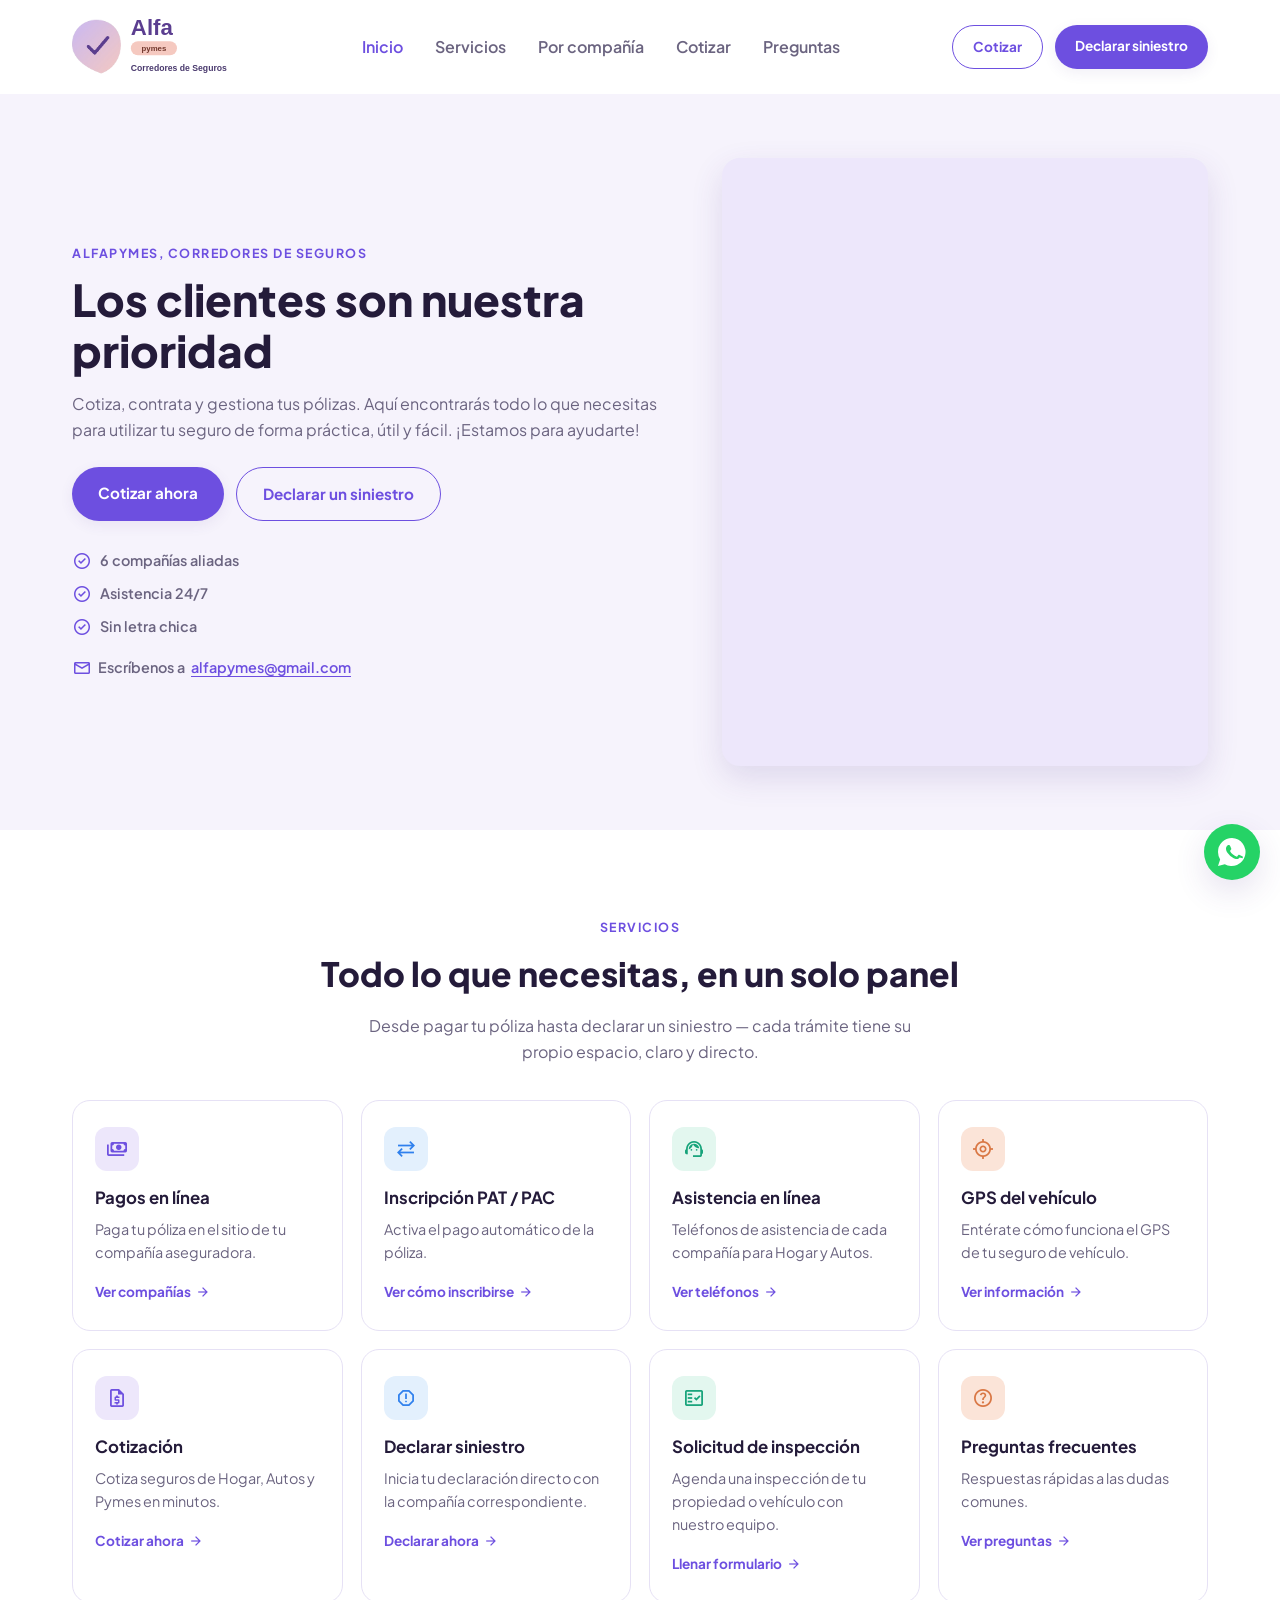
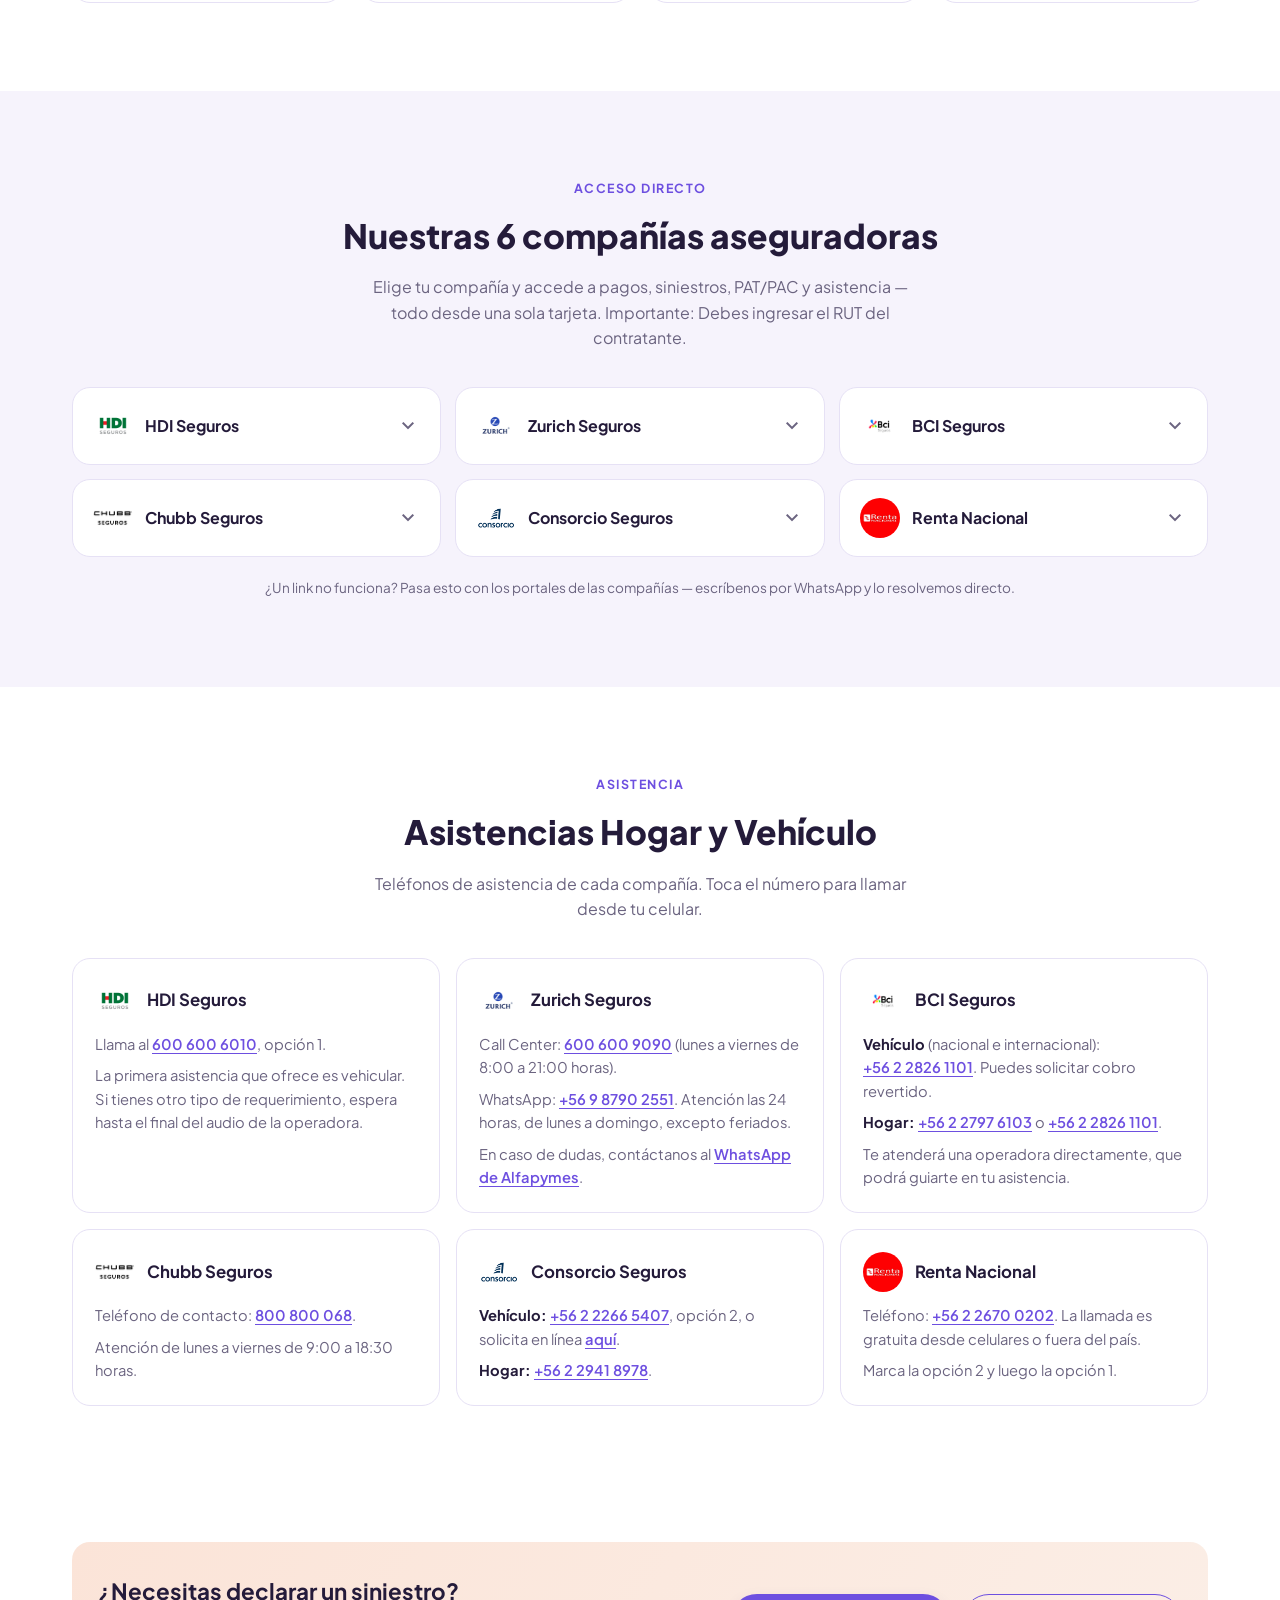
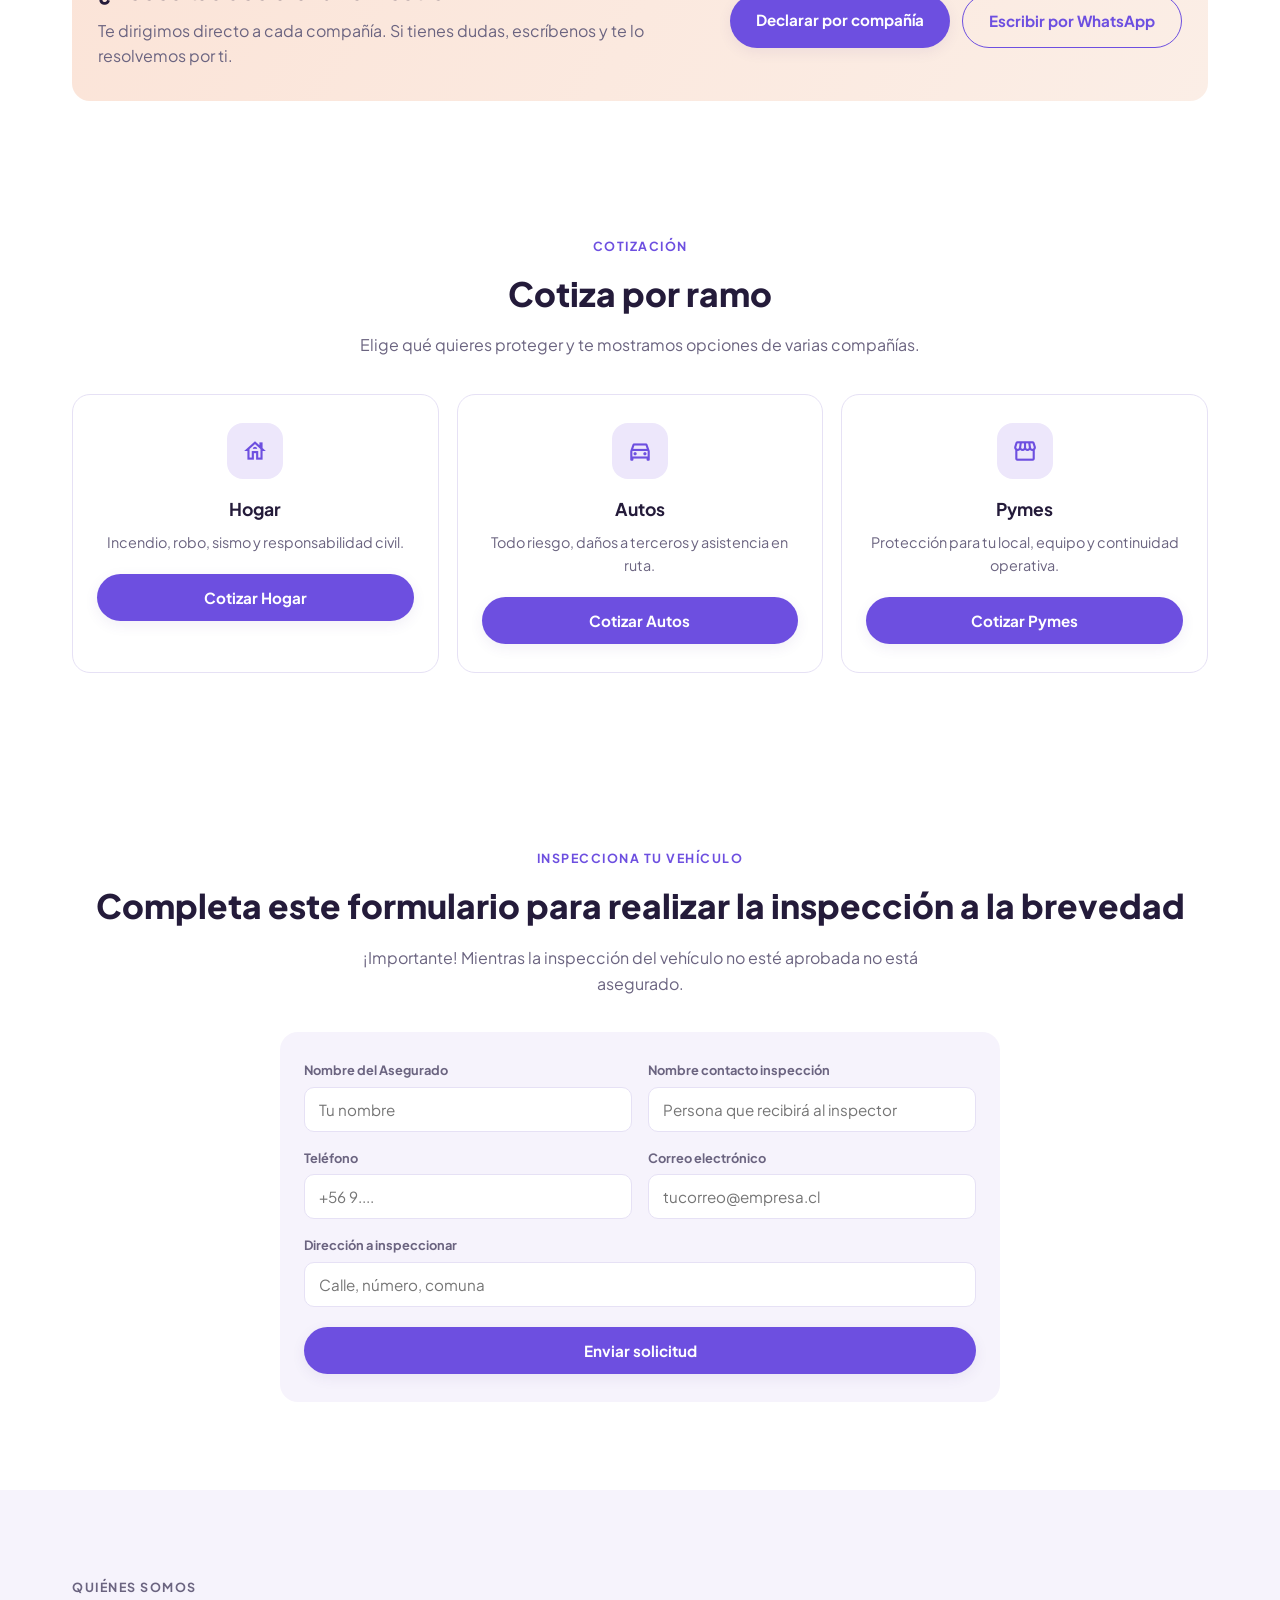
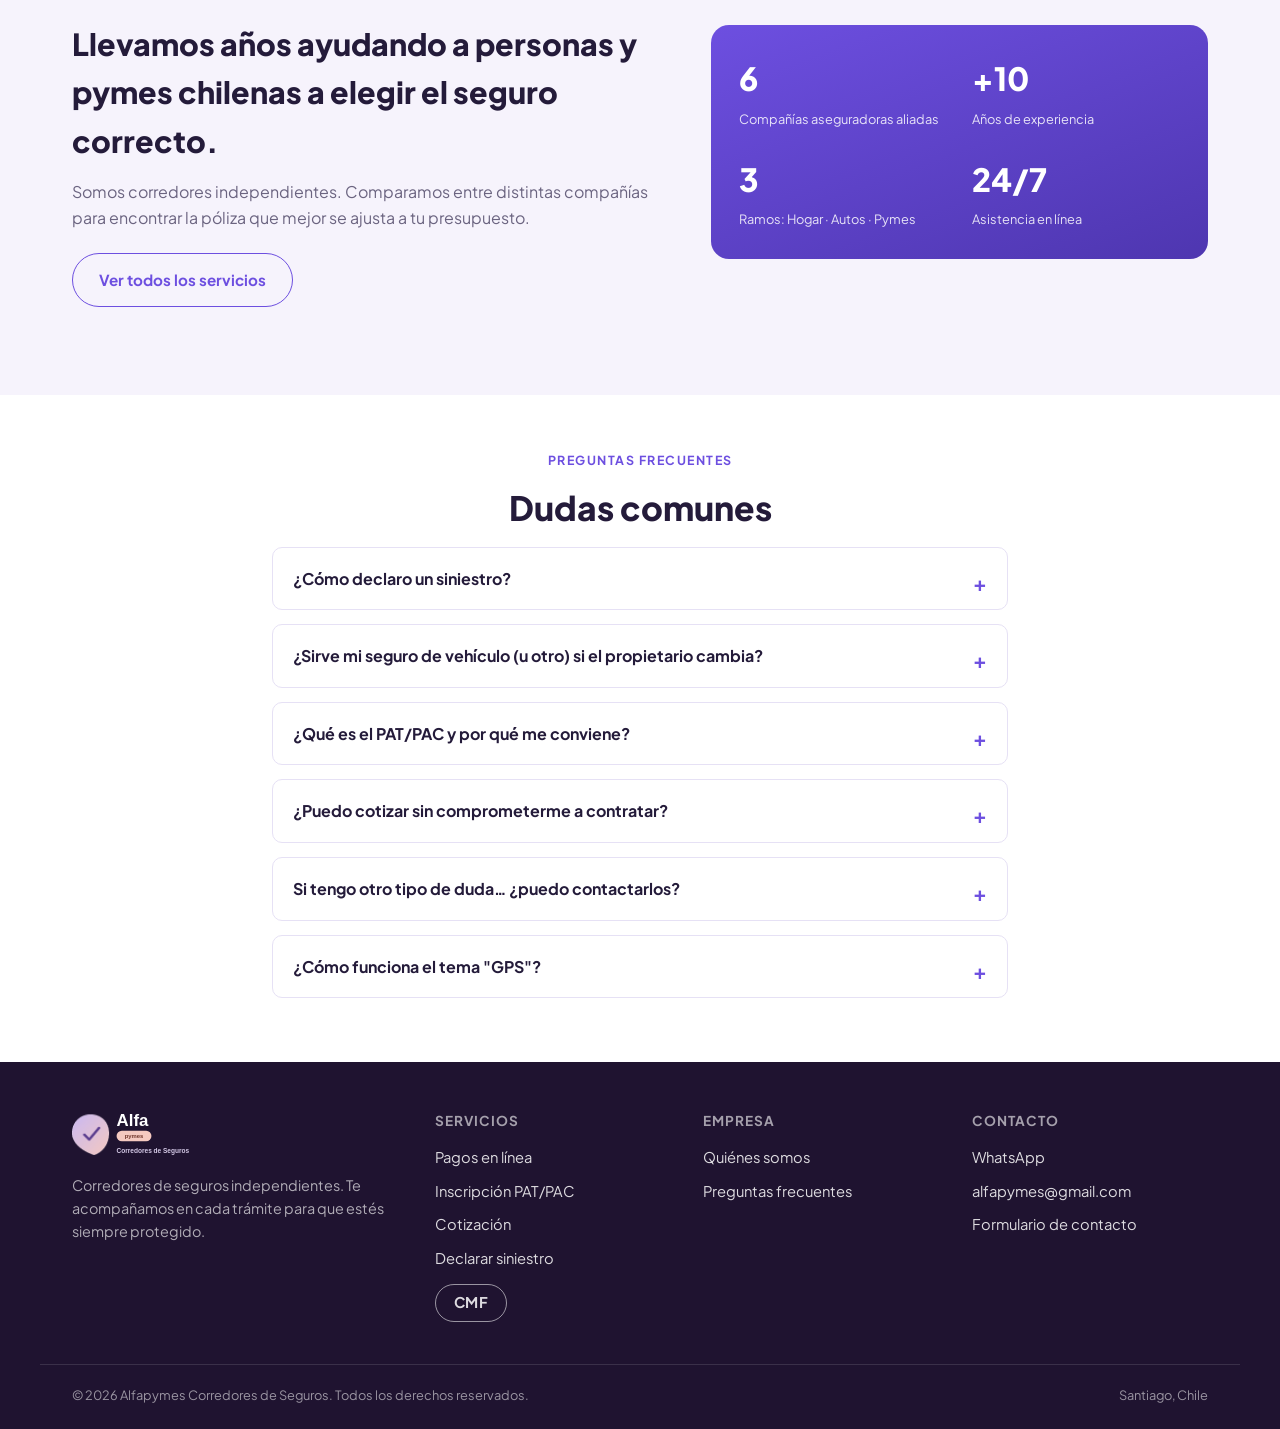
==== commit 45828057: "Aplica observaciones del cliente: asistencias, formularios y limpieza" ====
--- a/index.html
+++ b/index.html
@@ -3,13 +3,13 @@
   <head>
     <meta charset="UTF-8" />
     <meta name="viewport" content="width=device-width, initial-scale=1.0" />
-    <title>Alfa Pymes | Corredores de Seguros</title>
+    <title>AlfaPymes | Corredores de Seguros</title>
 
     <meta
       name="description"
       content="Corredores de seguros independientes para pymes chilenas. Paga, declara siniestros y gestiona tu póliza en un solo lugar."
     />
-    <meta property="og:title" content="Alfa Pymes | Corredores de Seguros" />
+    <meta property="og:title" content="Alfapymes | Corredores de Seguros" />
     <meta
       property="og:description"
       content="Seguros simples, para que tu pyme siga funcionando."
@@ -43,10 +43,10 @@
     <!-- ============ NAV ============ -->
     <header class="main-header">
       <div class="container nav-container">
-        <a href="#inicio" class="logo" aria-label="Alfa Pymes - Inicio">
+        <a href="#inicio" class="logo" aria-label="Alfapymes - Inicio">
           <img
             src="./assets/img/logo-full.svg"
-            alt="Alfa Pymes - Corredores de Seguros"
+            alt="Alfapymes - Corredores de Seguros"
             class="logo-img"
             data-cms="site.logoUrl"
           />
@@ -57,7 +57,6 @@
           <a href="#servicios">Servicios</a>
           <a href="#companias">Por compañía</a>
           <a href="#cotizar">Cotizar</a>
-          <a href="#nuevos-clientes">Nuevos clientes</a>
           <a href="#preguntas">Preguntas</a>
         </nav>
 
@@ -83,7 +82,9 @@
       <section id="inicio" class="hero-section">
         <div class="container hero-container">
           <div class="hero-content">
-            <p class="eyebrow" data-cms="hero.eyebrow">Alfa Pymes, corredores de seguros</p>
+            <p class="eyebrow" data-cms="hero.eyebrow">
+              Alfapymes, corredores de seguros
+            </p>
             <h1 data-cms="hero.titulo">Los clientes son nuestra prioridad</h1>
             <p class="hero-lead" data-cms="hero.bajada">
               Cotiza, contrata y gestiona tus pólizas. Aquí encontrarás todo lo
@@ -118,6 +119,12 @@
                 Sin letra chica
               </li>
             </ul>
+
+            <p class="hero-contact">
+              <span class="material-symbols-outlined" aria-hidden="true">mail</span>
+              Escríbenos a
+              <a href="mailto:alfapymes@gmail.com" class="js-email-link" data-cms="site.email">alfapymes@gmail.com</a>
+            </p>
           </div>
 
           <div class="hero-image">
@@ -164,9 +171,7 @@
               >sync_alt</span
             >
             <h3>Inscripción PAT / PAC</h3>
-            <p>
-              Activa el pago automático de la póliza. Incluye video explicativo.
-            </p>
+            <p>Activa el pago automático de la póliza.</p>
             <span class="service-link"
               >Ver cómo inscribirse
               <span class="material-symbols-outlined" aria-hidden="true"
@@ -174,33 +179,31 @@
               ></span
             >
           </a>
-          <a href="#companias" class="service-card">
+          <a href="#asistencia" class="service-card">
             <span
               class="service-icon icon-c material-symbols-outlined"
               aria-hidden="true"
               >support_agent</span
             >
             <h3>Asistencia en línea</h3>
-            <p>Contacto directo de asistencia para Hogar y Autos.</p>
+            <p>Teléfonos de asistencia de cada compañía para Hogar y Autos.</p>
             <span class="service-link"
-              >Ver contactos
+              >Ver teléfonos
               <span class="material-symbols-outlined" aria-hidden="true"
                 >arrow_forward</span
               ></span
             >
           </a>
-          <a href="#companias" class="service-card">
+          <a href="#faq-gps" class="service-card">
             <span
               class="service-icon icon-d material-symbols-outlined"
               aria-hidden="true"
               >gps_fixed</span
             >
-            <h3>Contratación del GPS</h3>
-            <p>
-              Contrata el servicio de GPS para tu vehículo según la compañía.
-            </p>
+            <h3>GPS del vehículo</h3>
+            <p>Entérate cómo funciona el GPS de tu seguro de vehículo.</p>
             <span class="service-link"
-              >Ver opciones
+              >Ver información
               <span class="material-symbols-outlined" aria-hidden="true"
                 >arrow_forward</span
               ></span
@@ -287,340 +290,108 @@
 
           <div class="companies-layout">
             <div class="grid-companies">
-              <!-- Cada compañía se abre y muestra sus 4 accesos, en vez de repetir 4 listados separados -->
               <details class="company-card">
                 <summary>
-                  <img
-                    src="./assets/img/Logo-HDI-Seguros.png"
-                    alt="HDI Seguros"
-                    class="company-logo" data-cms="companias.0.logoUrl"
-                  />
+                  <img src="./assets/img/Logo-HDI-Seguros.png" alt="HDI Seguros" class="company-logo" data-cms="companias.0.logoUrl" />
                   <span class="company-name" data-cms="companias.0.nombre">HDI Seguros</span>
-                  <span
-                    class="material-symbols-outlined chevron"
-                    aria-hidden="true"
-                    >expand_more</span
-                  >
+                  <span class="material-symbols-outlined chevron" aria-hidden="true">expand_more</span>
                 </summary>
                 <ul class="company-links">
-                  <li>
-                    <a href="https://pago.hdi.cl/pagosenlinea/" data-cms="companias.0.pagarUrl"
-                      >Pagar en línea
-                      <span class="material-symbols-outlined" aria-hidden="true"
-                        >north_east</span
-                      ></a
-                    >
-                  </li>
-                  <li>
-                    <a href="#" data-cms="companias.0.siniestroUrl"
-                      >Declarar siniestro
-                      <span class="material-symbols-outlined" aria-hidden="true"
-                        >north_east</span
-                      ></a
-                    >
-                  </li>
-                  <li>
-                    <a
-                      href="https://pagos.hdi.cl/new-forms/cambio?_gl=1*fgykae*_gcl_au*MTE2ODI0MDk5MS4xNzgzNTE2NDEzLjE3NjY2ODc1NjYuMTc4MzUxNjg5MC4xNzgzNTE3Mzg2&_ga=2.206130650.810657120.1783516413-487255484.1783516413" data-cms="companias.0.patpacUrl"
-                      >Inscribir PAT/PAC
-                      <span class="material-symbols-outlined" aria-hidden="true"
-                        >north_east</span
-                      ></a
-                    >
-                    <a href="#" class="link-video" data-cms="companias.0.videoUrl"
-                      >Ver video <span class="tag-video">+ video</span></a
-                    >
-                  </li>
-                  <li>
-                    <a href="#" data-cms="companias.0.asistenciaUrl"
-                      >Asistencia 24/7
-                      <span class="material-symbols-outlined" aria-hidden="true"
-                        >north_east</span
-                      ></a
-                    >
-                  </li>
+                  <li><a href="https://pago.hdi.cl/pagosenlinea/" target="_blank" rel="noopener noreferrer" data-cms="companias.0.pagarUrl"
+                      >Pagar en línea <span class="material-symbols-outlined" aria-hidden="true">north_east</span></a
+                    ></li>
+                  <li><a href="https://www.hdi.cl/denunciar-siniestro" target="_blank" rel="noopener noreferrer" data-cms="companias.0.siniestroUrl"
+                      >Declarar siniestro <span class="material-symbols-outlined" aria-hidden="true">north_east</span></a
+                    ></li>
+                  <li><a href="https://pagos.hdi.cl/new-forms/cambio?_gl=1*fgykae*_gcl_au*MTE2ODI0MDk5MS4xNzgzNTE2NDEzLjE3NjY2ODc1NjYuMTc4MzUxNjg5MC4xNzgzNTE3Mzg2&_ga=2.206130650.810657120.1783516413-487255484.1783516413" target="_blank" rel="noopener noreferrer" data-cms="companias.0.patpacUrl"
+                      >Inscribir PAT/PAC <span class="material-symbols-outlined" aria-hidden="true">north_east</span></a
+                    ></li>
+                  <li><a href="#asistencia-hdi">Teléfonos de asistencia <span class="material-symbols-outlined" aria-hidden="true">call</span></a></li>
                 </ul>
               </details>
               <details class="company-card">
                 <summary>
-                  <img
-                    src="./assets/img/Logo-Zurich-Seguros.png"
-                    alt="Zurich Seguros"
-                    class="company-logo" data-cms="companias.1.logoUrl"
-                  />
+                  <img src="./assets/img/Logo-Zurich-Seguros.png" alt="Zurich Seguros" class="company-logo" data-cms="companias.1.logoUrl" />
                   <span class="company-name" data-cms="companias.1.nombre">Zurich Seguros</span>
-                  <span
-                    class="material-symbols-outlined chevron"
-                    aria-hidden="true"
-                    >expand_more</span
-                  >
+                  <span class="material-symbols-outlined chevron" aria-hidden="true">expand_more</span>
                 </summary>
                 <ul class="company-links">
-                  <li>
-                    <a href="https://www9.chilena.cl/vida/web/Portal/pagoexpress/ingreso " data-cms="companias.1.pagarUrl"
-                      >Pagar en línea
-                      <span class="material-symbols-outlined" aria-hidden="true"
-                        >north_east</span
-                      ></a
-                    >
-                  </li>
-                  <li>
-                    <a href="#" data-cms="companias.1.siniestroUrl"
-                      >Declarar siniestro
-                      <span class="material-symbols-outlined" aria-hidden="true"
-                        >north_east</span
-                      ></a
-                    >
-                  </li>
-                  <li>
-                    <a
-                      href="#" data-cms="companias.1.patpacUrl"
-                      >Inscribir PAT/PAC
-                      <span class="material-symbols-outlined" aria-hidden="true"
-                        >north_east</span
-                      ></a
-                    >
-                    <a href="#" class="link-video" data-cms="companias.1.videoUrl"
-                      >Ver video <span class="tag-video">+ video</span></a
-                    >
-                  </li>
-                  <li>
-                    <a href="#" data-cms="companias.1.asistenciaUrl"
-                      >Asistencia 24/7
-                      <span class="material-symbols-outlined" aria-hidden="true"
-                        >north_east</span
-                      ></a
-                    >
-                  </li>
+                  <li><a href="https://www9.chilena.cl/vida/web/Portal/pagoexpress/ingreso" target="_blank" rel="noopener noreferrer" data-cms="companias.1.pagarUrl"
+                      >Pagar en línea <span class="material-symbols-outlined" aria-hidden="true">north_east</span></a
+                    ></li>
+                  <li><a href="https://www.zurich.cl/siniestro-denuncia" target="_blank" rel="noopener noreferrer" data-cms="companias.1.siniestroUrl"
+                      >Declarar siniestro <span class="material-symbols-outlined" aria-hidden="true">north_east</span></a
+                    ></li>
+                  <li><a href="#asistencia-zurich">Teléfonos de asistencia <span class="material-symbols-outlined" aria-hidden="true">call</span></a></li>
                 </ul>
               </details>
               <details class="company-card">
                 <summary>
-                  <img
-                    src="./assets/img/Logo-BCI-Seguros.png"
-                    alt="BCI Seguros"
-                    class="company-logo" data-cms="companias.2.logoUrl"
-                  />
+                  <img src="./assets/img/Logo-BCI-Seguros.png" alt="BCI Seguros" class="company-logo" data-cms="companias.2.logoUrl" />
                   <span class="company-name" data-cms="companias.2.nombre">BCI Seguros</span>
-                  <span
-                    class="material-symbols-outlined chevron"
-                    aria-hidden="true"
-                    >expand_more</span
-                  >
+                  <span class="material-symbols-outlined chevron" aria-hidden="true">expand_more</span>
                 </summary>
                 <ul class="company-links">
-                  <li>
-                    <a href="https://portalpago.bciseguros.cl/" data-cms="companias.2.pagarUrl"
-                      >Pagar en línea
-                      <span class="material-symbols-outlined" aria-hidden="true"
-                        >north_east</span
-                      ></a
-                    >
-                  </li>
-                  <li>
-                    <a href="#" data-cms="companias.2.siniestroUrl"
-                      >Declarar siniestro
-                      <span class="material-symbols-outlined" aria-hidden="true"
-                        >north_east</span
-                      ></a
-                    >
-                  </li>
-                  <li>
-                    <a
-                      href="https://www.bciseguros.cl/especiales/suscribe-o-actualiza-tu-medio-de-pago/" data-cms="companias.2.patpacUrl"
-                      >Inscribir PAT/PAC
-                      <span class="material-symbols-outlined" aria-hidden="true"
-                        >north_east</span
-                      ></a
-                    >
-                    <a href="#" class="link-video" data-cms="companias.2.videoUrl"
-                      >Ver video <span class="tag-video">+ video</span></a
-                    >
-                  </li>
-                  <li>
-                    <a href="#" data-cms="companias.2.asistenciaUrl"
-                      >Asistencia 24/7
-                      <span class="material-symbols-outlined" aria-hidden="true"
-                        >north_east</span
-                      ></a
-                    >
-                  </li>
+                  <li><a href="https://portalpago.bciseguros.cl/" target="_blank" rel="noopener noreferrer" data-cms="companias.2.pagarUrl"
+                      >Pagar en línea <span class="material-symbols-outlined" aria-hidden="true">north_east</span></a
+                    ></li>
+                  <li><a href="https://www.bciseguros.cl/servicios_en_linea/denuncio-de-siniestros/" target="_blank" rel="noopener noreferrer" data-cms="companias.2.siniestroUrl"
+                      >Declarar siniestro <span class="material-symbols-outlined" aria-hidden="true">north_east</span></a
+                    ></li>
+                  <li><a href="https://www.bciseguros.cl/especiales/suscribe-o-actualiza-tu-medio-de-pago/" target="_blank" rel="noopener noreferrer" data-cms="companias.2.patpacUrl"
+                      >Inscribir PAT/PAC <span class="material-symbols-outlined" aria-hidden="true">north_east</span></a
+                    ></li>
+                  <li><a href="#asistencia-bci">Teléfonos de asistencia <span class="material-symbols-outlined" aria-hidden="true">call</span></a></li>
                 </ul>
               </details>
               <details class="company-card">
                 <summary>
-                  <img
-                    src="./assets/img/Logo-Chubb-Seguros.png"
-                    alt="Chubb Seguros"
-                    class="company-logo" data-cms="companias.3.logoUrl"
-                  />
+                  <img src="./assets/img/Logo-Chubb-Seguros.png" alt="Chubb Seguros" class="company-logo" data-cms="companias.3.logoUrl" />
                   <span class="company-name" data-cms="companias.3.nombre">Chubb Seguros</span>
-                  <span
-                    class="material-symbols-outlined chevron"
-                    aria-hidden="true"
-                    >expand_more</span
-                  >
+                  <span class="material-symbols-outlined chevron" aria-hidden="true">expand_more</span>
                 </summary>
                 <ul class="company-links">
-                  <li>
-                    <a href="https://www.chubb.com/cl-es/servicios/pago-en-linea.html" data-cms="companias.3.pagarUrl"
-                      >Pagar en línea
-                      <span class="material-symbols-outlined" aria-hidden="true"
-                        >north_east</span
-                      ></a
-                    >
-                  </li>
-                  <li>
-                    <a href="#" data-cms="companias.3.siniestroUrl"
-                      >Declarar siniestro
-                      <span class="material-symbols-outlined" aria-hidden="true"
-                        >north_east</span
-                      ></a
-                    >
-                  </li>
-                  <li>
-                    <a
-                      href="#" data-cms="companias.3.patpacUrl"
-                      >Inscribir PAT/PAC
-                      <span class="material-symbols-outlined" aria-hidden="true"
-                        >north_east</span
-                      ></a
-                    >
-                    <a href="#" class="link-video" data-cms="companias.3.videoUrl"
-                      >Ver video <span class="tag-video">+ video</span></a
-                    >
-                  </li>
-                  <li>
-                    <a href="#" data-cms="companias.3.asistenciaUrl"
-                      >Asistencia 24/7
-                      <span class="material-symbols-outlined" aria-hidden="true"
-                        >north_east</span
-                      ></a
-                    >
-                  </li>
+                  <li><a href="https://www.chubb.com/cl-es/servicios/pago-en-linea.html" target="_blank" rel="noopener noreferrer" data-cms="companias.3.pagarUrl"
+                      >Pagar en línea <span class="material-symbols-outlined" aria-hidden="true">north_east</span></a
+                    ></li>
+                  <li><a href="https://www.chubb.com/cl-es/siniestros/reporta-un-siniestro.html" target="_blank" rel="noopener noreferrer" data-cms="companias.3.siniestroUrl"
+                      >Declarar siniestro <span class="material-symbols-outlined" aria-hidden="true">north_east</span></a
+                    ></li>
+                  <li><a href="#asistencia-chubb">Teléfonos de asistencia <span class="material-symbols-outlined" aria-hidden="true">call</span></a></li>
                 </ul>
               </details>
               <details class="company-card">
                 <summary>
-                  <img
-                    src="./assets/img/Logo-Consorcio-Seguros.webp"
-                    alt="Consorcio Seguros"
-                    class="company-logo" data-cms="companias.4.logoUrl"
-                  />
+                  <img src="./assets/img/Logo-Consorcio-Seguros.webp" alt="Consorcio Seguros" class="company-logo" data-cms="companias.4.logoUrl" />
                   <span class="company-name" data-cms="companias.4.nombre">Consorcio Seguros</span>
-                  <span
-                    class="material-symbols-outlined chevron"
-                    aria-hidden="true"
-                    >expand_more</span
-                  >
+                  <span class="material-symbols-outlined chevron" aria-hidden="true">expand_more</span>
                 </summary>
                 <ul class="company-links">
-                  <li>
-                    <a href="https://sitio.consorcio.cl/pagos/" data-cms="companias.4.pagarUrl"
-                      >Pagar en línea
-                      <span class="material-symbols-outlined" aria-hidden="true"
-                        >north_east</span
-                      ></a
-                    >
-                  </li>
-                  <li>
-                    <a href="#" data-cms="companias.4.siniestroUrl"
-                      >Declarar siniestro
-                      <span class="material-symbols-outlined" aria-hidden="true"
-                        >north_east</span
-                      ></a
-                    >
-                  </li>
-                  <li>
-                    <a
-                      href="" data-cms="companias.4.patpacUrl"
-                      >Inscribir PAT/PAC
-                      <span class="material-symbols-outlined" aria-hidden="true"
-                        >north_east</span
-                      ></a
-                    >
-                    <a href="#" class="link-video" data-cms="companias.4.videoUrl"
-                      >Ver video <span class="tag-video">+ video</span></a
-                    >
-                  </li>
-                  <li>
-                    <a href="#" data-cms="companias.4.asistenciaUrl"
-                      >Asistencia 24/7
-                      <span class="material-symbols-outlined" aria-hidden="true"
-                        >north_east</span
-                      ></a
-                    >
-                  </li>
+                  <li><a href="https://sitio.consorcio.cl/pagos/" target="_blank" rel="noopener noreferrer" data-cms="companias.4.pagarUrl"
+                      >Pagar en línea <span class="material-symbols-outlined" aria-hidden="true">north_east</span></a
+                    ></li>
+                  <li><a href="https://sitio.consorcio.cl/home" target="_blank" rel="noopener noreferrer" data-cms="companias.4.siniestroUrl"
+                      >Declarar siniestro <span class="material-symbols-outlined" aria-hidden="true">north_east</span></a
+                    ></li>
+                  <li><a href="#asistencia-consorcio">Teléfonos de asistencia <span class="material-symbols-outlined" aria-hidden="true">call</span></a></li>
                 </ul>
               </details>
               <details class="company-card">
                 <summary>
-                  <img
-                    src="./assets/img/Logo-Renta-Nacional.jpg"
-                    alt="Renta Nacional"
-                    class="company-logo" data-cms="companias.5.logoUrl"
-                  />
+                  <img src="./assets/img/Logo-Renta-Nacional.jpg" alt="Renta Nacional" class="company-logo" data-cms="companias.5.logoUrl" />
                   <span class="company-name" data-cms="companias.5.nombre">Renta Nacional</span>
-                  <span
-                    class="material-symbols-outlined chevron"
-                    aria-hidden="true"
-                    >expand_more</span
-                  >
+                  <span class="material-symbols-outlined chevron" aria-hidden="true">expand_more</span>
                 </summary>
                 <ul class="company-links">
-                  <li>
-                    <a href="https://seguros.rentanacional.cl/pago-en-linea/ " data-cms="companias.5.pagarUrl"
-                      >Pagar en línea
-                      <span class="material-symbols-outlined" aria-hidden="true"
-                        >north_east</span
-                      ></a
-                    >
-                  </li>
-                  <li>
-                    <a href="#" data-cms="companias.5.siniestroUrl"
-                      >Declarar siniestro
-                      <span class="material-symbols-outlined" aria-hidden="true"
-                        >north_east</span
-                      ></a
-                    >
-                  </li>
-                  <li>
-                    <a
-                      href="" data-cms="companias.5.patpacUrl"
-                      >Inscribir PAT/PAC
-                      <span class="material-symbols-outlined" aria-hidden="true"
-                        >north_east</span
-                      ></a
-                    >
-                    <a href="#" class="link-video" data-cms="companias.5.videoUrl"
-                      >Ver video <span class="tag-video">+ video</span></a
-                    >
-                  </li>
-                  <li>
-                    <a href="#" data-cms="companias.5.asistenciaUrl"
-                      >Asistencia 24/7
-                      <span class="material-symbols-outlined" aria-hidden="true"
-                        >north_east</span
-                      ></a
-                    >
-                  </li>
+                  <li><a href="https://seguros.rentanacional.cl/pago-en-linea/" target="_blank" rel="noopener noreferrer" data-cms="companias.5.pagarUrl"
+                      >Pagar en línea <span class="material-symbols-outlined" aria-hidden="true">north_east</span></a
+                    ></li>
+                  <li><a href="https://seguros.rentanacional.cl/denuncia-de-siniestro/" target="_blank" rel="noopener noreferrer" data-cms="companias.5.siniestroUrl"
+                      >Declarar siniestro <span class="material-symbols-outlined" aria-hidden="true">north_east</span></a
+                    ></li>
+                  <li><a href="#asistencia-renta">Teléfonos de asistencia <span class="material-symbols-outlined" aria-hidden="true">call</span></a></li>
                 </ul>
               </details>
-            </div>
-
-            <!-- Contenido único que no se repite en ningún otro bloque: el video explicativo -->
-            <div class="video-card">
-              <button
-                class="play-btn"
-                type="button"
-                aria-label="Reproducir video explicativo"
-              >
-                <span class="material-symbols-outlined" aria-hidden="true"
-                  >play_arrow</span
-                >
-              </button>
-              <h3>Video explicativo general</h3>
-              <p>Cómo funciona el PAT/PAC, en menos de 3 minutos.</p>
             </div>
           </div>
 
@@ -628,6 +399,68 @@
             ¿Un link no funciona? Pasa esto con los portales de las compañías —
             escríbenos por WhatsApp y lo resolvemos directo.
           </p>
+        </div>
+      </section>
+
+      <!-- ============ ASISTENCIAS HOGAR Y VEHÍCULO ============ -->
+      <section id="asistencia" class="asistencia-section container">
+        <p class="eyebrow eyebrow-center">Asistencia</p>
+        <h2 class="section-title">Asistencias Hogar y Vehículo</h2>
+        <p class="section-lead">
+          Teléfonos de asistencia de cada compañía. Toca el número para llamar
+          desde tu celular.
+        </p>
+        <div class="asistencia-grid">
+          <article class="asistencia-card" id="asistencia-hdi">
+            <header>
+              <img src="./assets/img/Logo-HDI-Seguros.png" alt="" class="company-logo" />
+              <h3>HDI Seguros</h3>
+            </header>
+            <p>Llama al <a href="tel:6006006010" class="phone">600 600 6010</a>, opción 1.</p>
+              <p>La primera asistencia que ofrece es vehicular. Si tienes otro tipo de requerimiento, espera hasta el final del audio de la operadora.</p>
+          </article>
+          <article class="asistencia-card" id="asistencia-zurich">
+            <header>
+              <img src="./assets/img/Logo-Zurich-Seguros.png" alt="" class="company-logo" />
+              <h3>Zurich Seguros</h3>
+            </header>
+            <p>Call Center: <a href="tel:6006009090" class="phone">600 600 9090</a> (lunes a viernes de 8:00 a 21:00 horas).</p>
+              <p>WhatsApp: <a href="https://wa.me/56987902551" target="_blank" rel="noopener noreferrer" class="phone">+56 9 8790 2551</a>. Atención las 24 horas, de lunes a domingo, excepto feriados.</p>
+              <p>En caso de dudas, contáctanos al <a href="https://wa.me/569XXXXXXXX" data-cms="site.whatsappUrl" target="_blank" rel="noopener noreferrer">WhatsApp de Alfapymes</a>.</p>
+          </article>
+          <article class="asistencia-card" id="asistencia-bci">
+            <header>
+              <img src="./assets/img/Logo-BCI-Seguros.png" alt="" class="company-logo" />
+              <h3>BCI Seguros</h3>
+            </header>
+            <p><strong>Vehículo</strong> (nacional e internacional): <a href="tel:+56228261101" class="phone">+56 2 2826 1101</a>. Puedes solicitar cobro revertido.</p>
+              <p><strong>Hogar:</strong> <a href="tel:+56227976103" class="phone">+56 2 2797 6103</a> o <a href="tel:+56228261101" class="phone">+56 2 2826 1101</a>.</p>
+              <p>Te atenderá una operadora directamente, que podrá guiarte en tu asistencia.</p>
+          </article>
+          <article class="asistencia-card" id="asistencia-chubb">
+            <header>
+              <img src="./assets/img/Logo-Chubb-Seguros.png" alt="" class="company-logo" />
+              <h3>Chubb Seguros</h3>
+            </header>
+            <p>Teléfono de contacto: <a href="tel:800800068" class="phone">800 800 068</a>.</p>
+              <p>Atención de lunes a viernes de 9:00 a 18:30 horas.</p>
+          </article>
+          <article class="asistencia-card" id="asistencia-consorcio">
+            <header>
+              <img src="./assets/img/Logo-Consorcio-Seguros.webp" alt="" class="company-logo" />
+              <h3>Consorcio Seguros</h3>
+            </header>
+            <p><strong>Vehículo:</strong> <a href="tel:+56222665407" class="phone">+56 2 2266 5407</a>, opción 2, o solicita en línea <a href="https://dconsorcio.racasistencia.cl/" target="_blank" rel="noopener noreferrer">aquí</a>.</p>
+              <p><strong>Hogar:</strong> <a href="tel:+56229418978" class="phone">+56 2 2941 8978</a>.</p>
+          </article>
+          <article class="asistencia-card" id="asistencia-renta">
+            <header>
+              <img src="./assets/img/Logo-Renta-Nacional.jpg" alt="" class="company-logo" />
+              <h3>Renta Nacional</h3>
+            </header>
+            <p>Teléfono: <a href="tel:+56226700202" class="phone">+56 2 2670 0202</a>. La llamada es gratuita desde celulares o fuera del país.</p>
+              <p>Marca la opción 2 y luego la opción 1.</p>
+          </article>
         </div>
       </section>
 
@@ -646,7 +479,8 @@
               >Declarar por compañía</a
             >
             <a
-              href="https://wa.me/569XXXXXXXX" data-cms="site.whatsappUrl"
+              href="https://wa.me/569XXXXXXXX"
+              data-cms="site.whatsappUrl"
               target="_blank"
               rel="noopener noreferrer"
               class="btn btn-outline"
@@ -672,11 +506,11 @@
             >
             <h3>Hogar</h3>
             <p>Incendio, robo, sismo y responsabilidad civil.</p>
-            <a
-              href="#inicio"
-              class="btn btn-primary btn-block js-cotizar-ramo"
-              data-ramo="hogar"
-              >Cotizar Hogar</a
+            <button
+              type="button"
+              class="btn btn-primary btn-block"
+              data-form="hogar"
+              >Cotizar Hogar</button
             >
           </div>
           <div class="ramo-card">
@@ -685,11 +519,11 @@
             >
             <h3>Autos</h3>
             <p>Todo riesgo, daños a terceros y asistencia en ruta.</p>
-            <a
-              href="#inicio"
-              class="btn btn-primary btn-block js-cotizar-ramo"
-              data-ramo="autos"
-              >Cotizar Autos</a
+            <button
+              type="button"
+              class="btn btn-primary btn-block"
+              data-form="autos"
+              >Cotizar Autos</button
             >
           </div>
           <div class="ramo-card">
@@ -698,11 +532,11 @@
             >
             <h3>Pymes</h3>
             <p>Protección para tu local, equipo y continuidad operativa.</p>
-            <a
-              href="#inicio"
-              class="btn btn-primary btn-block js-cotizar-ramo"
-              data-ramo="pymes"
-              >Cotizar Pymes</a
+            <button
+              type="button"
+              class="btn btn-primary btn-block"
+              data-form="pymes"
+              >Cotizar Pymes</button
             >
           </div>
         </div>
@@ -808,45 +642,12 @@
             >check_circle</span
           >
           <h3>Solicitud enviada</h3>
-          <p>
+          <p id="inspection-success-text">
             Un ejecutivo se pondrá en contacto para agendar la visita técnica.
           </p>
           <button type="button" class="btn btn-outline" id="btn-otra-solicitud">
             Enviar otra solicitud
           </button>
-        </div>
-      </section>
-
-      <!-- ============ NUEVOS CLIENTES ============ -->
-      <section id="nuevos-clientes" class="new-clients-section container">
-        <p class="eyebrow eyebrow-center">Nuevos clientes</p>
-        <h2 class="section-title">Empezar es simple</h2>
-
-        <div class="grid-steps">
-          <div class="step-card">
-            <span class="step-number">1</span>
-            <h3>Cotiza</h3>
-            <p>Pide el valor de tu seguro ideal según tus necesidades.</p>
-          </div>
-          <div class="step-card">
-            <span class="step-number">2</span>
-            <h3>Compara</h3>
-            <p>Te mostramos opciones de varias compañías.</p>
-          </div>
-          <div class="step-card">
-            <span class="step-number">3</span>
-            <h3>Contrata</h3>
-            <p>Firma en digital, sin papeleo.</p>
-          </div>
-          <div class="step-card">
-            <span class="step-number">4</span>
-            <h3>Te acompañamos</h3>
-            <p>Asistencia y soporte para toda tu póliza.</p>
-          </div>
-        </div>
-
-        <div class="new-clients-cta">
-          <a href="#cotizar" class="btn btn-primary">Cotizar ahora</a>
         </div>
       </section>
 
@@ -860,9 +661,9 @@
               seguro correcto.
             </h2>
             <p>
-              Somos corredores independientes: comparamos entre distintas
+              Somos corredores independientes. Comparamos entre distintas
               compañías para encontrar la póliza que mejor se ajusta a tu
-              presupuesto y necesidad real — no la que más nos convenga vender.
+              presupuesto.
             </p>
             <a href="#servicios" class="btn btn-outline"
               >Ver todos los servicios</a
@@ -871,7 +672,7 @@
 
           <div class="stats-card">
             <div class="stat">
-              <span class="stat-number">5</span
+              <span class="stat-number">6</span
               ><span class="stat-label">Compañías aseguradoras aliadas</span>
             </div>
             <div class="stat">
@@ -899,31 +700,61 @@
           <details class="faq-item">
             <summary>¿Cómo declaro un siniestro?</summary>
             <p>
-              Contacta directamente con tu compañía desde la sección "Acceso
-              directo por compañía". Si tienes problemas, escríbenos por
-              WhatsApp y te acompañamos en la gestión.
+              Hazlo directamente desde la sección
+              <a href="#companias">Acceso directo por compañía</a>, en el link
+              "Declarar siniestro". Si tienes problemas, escríbenos por WhatsApp
+              y te acompañamos en la gestión.
+            </p>
+          </details>
+          <details class="faq-item">
+            <summary>¿Sirve mi seguro de vehículo (u otro) si el propietario cambia?</summary>
+            <p>
+              Los seguros de bienes, de cualquier tipo, solo cubren al asegurado
+              o beneficiarios, quienes son los propietarios. En caso de que este
+              cambie, por venta o traspaso, y haya un siniestro, la compañía NO
+              pagará. En el caso de seguros de vida o salud, el mecanismo es
+              distinto.
             </p>
           </details>
           <details class="faq-item">
             <summary>¿Qué es el PAT/PAC y por qué me conviene?</summary>
             <p>
-              Es el pago automático de tu póliza, con cargo a tu cuenta o
-              tarjeta. Evita atrasos y la posible pérdida de cobertura por no
+              Es el pago automático de tu póliza, con cargo a tu cuenta corriente
+              (PAC) o tarjeta de crédito (PAT). Generalmente, los precios
+              pactados con este tipo de pago son más bajos que con aviso de
+              cobranza o pago mensual en línea, en el sitio de pago de cada
+              compañía o directo en sucursal. El pago PAT o PAC es más seguro, ya
+              que se evitan atrasos y la posible pérdida de cobertura por no
               pago.
             </p>
           </details>
           <details class="faq-item">
             <summary>¿Puedo cotizar sin comprometerme a contratar?</summary>
             <p>
-              Sí, cotizar no tiene costo ni compromiso. Te mostramos opciones y
-              decides cuándo (o si) contratar.
+              Te asesoramos sin costo ni compromiso. Te mostramos las mejores
+              opciones frente a la competencia. Si ésta nos llegara a superar, te
+              recomendamos lo que realmente es lo mejor para ti. ¡Tú decides!
             </p>
           </details>
           <details class="faq-item">
-            <summary>¿Un link de mi compañía no funciona, qué hago?</summary>
-            <p>
-              Escríbenos por WhatsApp y te ayudamos a resolverlo directamente,
-              sin que tengas que perder tiempo con la compañía.
+            <summary>Si tengo otro tipo de duda… ¿puedo contactarlos?</summary>
+            <p>
+              El mundo de los seguros resulta ser confuso y muchas veces
+              engorroso. La asesoría que ofrecemos es completa y sin costo.
+              Escríbenos por WhatsApp y te ayudamos a resolver directamente, sin
+              que tengas que perder tiempo contactando a la compañía mediante
+              formularios y correos que nunca se responden.
+            </p>
+          </details>
+          <details class="faq-item" id="faq-gps">
+            <summary>¿Cómo funciona el tema "GPS"?</summary>
+            <p>
+              El GPS es un equipo que la compañía debe entregar gratuitamente por
+              ley al contratar un seguro de vehículo; sin embargo, el servicio
+              del GPS NO es gratuito y debe ser pagado por el asegurado según los
+              distintos planes ofrecidos por empresas externas asociadas. Si no
+              recibes el dispositivo en los días posteriores a la contratación,
+              debes solicitarlo a tu corredor o directamente a la aseguradora.
             </p>
           </details>
         </div>
@@ -937,11 +768,11 @@
           <a
             href="#inicio"
             class="logo footer-logo"
-            aria-label="Alfa Pymes - Inicio"
+            aria-label="Alfapymes - Inicio"
           >
             <img
               src="./assets/img/logo-full-light.svg"
-              alt="Alfa Pymes - Corredores de Seguros"
+              alt="Alfapymes - Corredores de Seguros"
               class="logo-img"
             />
           </a>
@@ -957,31 +788,43 @@
           <a href="#companias">Inscripción PAT/PAC</a>
           <a href="#cotizar">Cotización</a>
           <a href="#companias">Declarar siniestro</a>
+          <a
+            href="https://www.cmfchile.cl/"
+            class="footer-btn"
+            target="_blank"
+            rel="noopener noreferrer"
+            >CMF</a
+          >
         </div>
 
         <div class="footer-col">
           <h4>Empresa</h4>
           <a href="#quienes-somos">Quiénes somos</a>
-          <a href="#nuevos-clientes">Nuevos clientes</a>
           <a href="#preguntas">Preguntas frecuentes</a>
         </div>
 
         <div class="footer-col">
           <h4>Contacto</h4>
           <a
-            href="https://wa.me/569XXXXXXXX" data-cms="site.whatsappUrl"
+            href="https://wa.me/569XXXXXXXX"
+            data-cms="site.whatsappUrl"
             target="_blank"
             rel="noopener noreferrer"
             >WhatsApp</a
           >
-          <a href="mailto:contacto@alfapymes.cl" class="js-email-link" data-cms="site.email">contacto@alfapymes.cl</a>
-          <a href="#contacto">Formulario de contacto</a>
+          <a
+            href="mailto:alfapymes@gmail.com"
+            class="js-email-link"
+            data-cms="site.email"
+            >alfapymes@gmail.com</a
+          >
+          <a href="#contacto" data-form="contacto">Formulario de contacto</a>
         </div>
       </div>
 
       <div class="container footer-bottom">
         <p>
-          &copy; 2026 Alfa Pymes Corredores de Seguros. Todos los derechos
+          &copy; 2026 Alfapymes Corredores de Seguros. Todos los derechos
           reservados.
         </p>
         <p>Santiago, Chile</p>
@@ -990,7 +833,8 @@
 
     <!-- ============ BOTÓN FLOTANTE (se mantiene) ============ -->
     <a
-      href="https://wa.me/569XXXXXXXX" data-cms="site.whatsappUrl"
+      href="https://wa.me/569XXXXXXXX"
+      data-cms="site.whatsappUrl"
       class="whatsapp-btn"
       target="_blank"
       rel="noopener noreferrer"
@@ -1005,6 +849,27 @@
       <span class="whatsapp-tooltip">Conversar</span>
     </a>
 
+    <!-- ============ MODAL DE FORMULARIOS (cotización y contacto) ============ -->
+    <dialog id="form-modal" class="form-modal" aria-labelledby="form-modal-title">
+      <div class="form-modal-head">
+        <h2 id="form-modal-title"></h2>
+        <button type="button" class="form-modal-close" id="form-modal-close" aria-label="Cerrar formulario">
+          <span class="material-symbols-outlined" aria-hidden="true">close</span>
+        </button>
+      </div>
+      <p class="form-modal-lead" id="form-modal-lead"></p>
+      <form id="modal-form" novalidate>
+        <div class="form-grid" id="modal-form-fields"></div>
+        <button type="submit" class="btn btn-primary btn-block" id="modal-form-submit">Enviar solicitud</button>
+      </form>
+      <div class="form-success form-success-modal" id="modal-form-success" hidden>
+        <span class="material-symbols-outlined" aria-hidden="true">check_circle</span>
+        <h3>Solicitud lista</h3>
+        <p id="modal-form-success-text"></p>
+        <button type="button" class="btn btn-outline" id="modal-form-done">Cerrar</button>
+      </div>
+    </dialog>
+
     <script src="./assets/js/content-loader.js"></script>
     <script src="./assets/js/script.js"></script>
   </body>
--- a/assets/css/style.css
+++ b/assets/css/style.css
@@ -1,5 +1,5 @@
 /* ============================================
-   ALFA PYMES - style.css (mobile-first)
+   ALFAPYMES - style.css (mobile-first)
    ============================================ */
 
 *, *::before, *::after { margin: 0; padding: 0; box-sizing: border-box; }
@@ -223,6 +223,10 @@
 .trust-list li { display: flex; align-items: center; gap: 8px; font-size: 0.9rem; color: var(--color-text-light); font-weight: 600; }
 .trust-list .material-symbols-outlined { font-size: 20px; color: var(--color-primary); }
 
+.hero-contact { display: flex; align-items: center; flex-wrap: wrap; gap: 6px; margin-top: 18px; font-size: 0.9rem; color: var(--color-text-light); font-weight: 600; }
+.hero-contact .material-symbols-outlined { font-size: 20px; color: var(--color-primary); }
+.hero-contact a { color: var(--color-primary); text-decoration: underline; text-underline-offset: 3px; }
+
 /* Imagen del hero (reemplaza la antigua tarjeta cotizadora) */
 .hero-image {
   border-radius: var(--radius);
@@ -284,7 +288,7 @@
 
 .companies-layout { display: flex; flex-direction: column; gap: 20px; margin-bottom: 20px; }
 
-.grid-companies { display: grid; grid-template-columns: 1fr; gap: 14px; }
+.grid-companies { display: grid; grid-template-columns: 1fr; gap: 14px; align-items: start; }
 
 .company-card {
   background: #fff;
@@ -333,31 +337,6 @@
 }
 .company-links a:hover { background: var(--color-primary-light); color: var(--color-primary); }
 .company-links .material-symbols-outlined { font-size: 16px; }
-.tag-video {
-  font-size: 0.7rem; font-weight: 800; text-transform: uppercase;
-  color: var(--color-primary); background: var(--color-primary-light);
-  padding: 2px 8px; border-radius: 999px;
-}
-
-.video-card {
-  background: linear-gradient(160deg, var(--color-primary), var(--color-primary-dark));
-  border-radius: var(--radius);
-  padding: 32px 24px;
-  color: #fff;
-  text-align: center;
-}
-.play-btn {
-  width: 56px; height: 56px; border-radius: 50%;
-  background: rgba(255,255,255,0.2);
-  display: flex; align-items: center; justify-content: center;
-  margin: 0 auto 16px;
-  transition: transform var(--transition), background var(--transition);
-}
-.play-btn:hover { background: rgba(255,255,255,0.32); transform: scale(1.06); }
-.play-btn .material-symbols-outlined { font-size: 28px; color: #fff; }
-.video-card h3 { margin-bottom: 6px; }
-.video-card p { color: rgba(255,255,255,0.85); font-size: 0.9rem; }
-
 .companies-note { text-align: center; color: var(--color-text-light); font-size: 0.85rem; }
 
 /* --------- CTA SINIESTRO --------- */
@@ -415,24 +394,6 @@
 }
 .form-group input:focus, .form-group select:focus, .form-group textarea:focus { outline: none; border-color: var(--color-primary); }
 
-/* --------- NUEVOS CLIENTES --------- */
-.new-clients-section { padding-top: 56px; padding-bottom: 56px; }
-.grid-steps { display: grid; grid-template-columns: 1fr; gap: 18px; margin-bottom: 32px; }
-.step-card {
-  background: #fff; border: 1px solid var(--color-border); border-radius: var(--radius);
-  padding: 26px 22px;
-}
-.step-number {
-  display: inline-flex; align-items: center; justify-content: center;
-  width: 34px; height: 34px; border-radius: 50%;
-  background: var(--color-primary); color: #fff;
-  font-weight: 800; font-size: 0.9rem;
-  margin-bottom: 14px;
-}
-.step-card h3 { font-size: 1.05rem; margin-bottom: 6px; }
-.step-card p { color: var(--color-text-light); font-size: 0.9rem; }
-.new-clients-cta { text-align: center; }
-
 /* --------- QUIÉNES SOMOS --------- */
 .about-section { padding-top: 56px; padding-bottom: 56px; background: var(--color-bg-alt); }
 .about-container { display: grid; grid-template-columns: 1fr; gap: 32px; align-items: center; }
@@ -480,6 +441,52 @@
   font-size: 0.8rem; color: rgba(255,255,255,0.55);
 }
 
+/* --------- ASISTENCIAS --------- */
+.asistencia-section { padding-top: 56px; padding-bottom: 56px; }
+.asistencia-grid { display: grid; grid-template-columns: 1fr; gap: 16px; }
+.asistencia-card {
+  background: #fff; border: 1px solid var(--color-border); border-radius: var(--radius);
+  padding: 22px; font-size: 0.92rem; color: var(--color-text-light);
+}
+.asistencia-card:target { border-color: var(--color-primary); box-shadow: var(--shadow-md); }
+.asistencia-card header { display: flex; align-items: center; gap: 12px; margin-bottom: 12px; }
+.asistencia-card h3 { font-size: 1.05rem; color: var(--color-text); }
+.asistencia-card p + p { margin-top: 8px; }
+.asistencia-card strong { color: var(--color-text); }
+.asistencia-card a { color: var(--color-primary); font-weight: 600; text-decoration: underline; text-underline-offset: 3px; }
+.asistencia-card a.phone { white-space: nowrap; }
+
+/* --------- FAQ: links dentro de respuestas --------- */
+.faq-item p a { color: var(--color-primary); font-weight: 600; text-decoration: underline; text-underline-offset: 3px; }
+
+/* --------- FOOTER: botón CMF --------- */
+.footer-col a.footer-btn {
+  display: inline-block; margin-top: 4px; padding: 6px 18px;
+  border: 1.5px solid rgba(255,255,255,0.55); border-radius: 999px;
+  font-weight: 700; letter-spacing: 0.5px;
+}
+.footer-col a.footer-btn:hover { background: #fff; color: var(--footer-bg); border-color: #fff; }
+
+/* --------- MODAL DE FORMULARIOS --------- */
+body.modal-open { overflow: hidden; }
+.form-modal {
+  width: min(680px, calc(100% - 24px)); max-height: calc(100vh - 24px);
+  margin: auto; padding: 26px 24px; border: none; border-radius: var(--radius);
+  background: #fff; color: var(--color-text); box-shadow: var(--shadow-md);
+  overflow-y: auto;
+}
+.form-modal::backdrop { background: rgba(31, 19, 48, 0.6); }
+.form-modal-head { display: flex; align-items: flex-start; justify-content: space-between; gap: 12px; margin-bottom: 6px; }
+.form-modal-head h2 { font-size: 1.3rem; font-weight: 800; }
+.form-modal-close { line-height: 0; padding: 6px; border-radius: 50%; color: var(--color-text-light); }
+.form-modal-close:hover { background: var(--color-bg-alt); color: var(--color-text); }
+.form-modal-lead { color: var(--color-text-light); font-size: 0.92rem; margin-bottom: 20px; }
+.form-success-modal { padding: 28px 8px; }
+.check-group { border: none; display: flex; flex-wrap: wrap; gap: 8px 18px; }
+.check-group legend { font-size: 0.8rem; font-weight: 700; color: var(--color-text-light); margin-bottom: 6px; }
+.check-item { display: inline-flex; align-items: center; gap: 6px; font-size: 0.9rem; font-weight: 500; color: var(--color-text); cursor: pointer; }
+.check-item input { width: auto; accent-color: var(--color-primary); }
+
 /* --------- WHATSAPP FLOTANTE --------- */
 .whatsapp-btn {
   position: fixed; bottom: 20px; right: 20px; width: 56px; height: 56px;
@@ -514,7 +521,7 @@
   .grid-services { grid-template-columns: repeat(2, 1fr); }
   .grid-companies { grid-template-columns: repeat(2, 1fr); }
   .grid-ramos { grid-template-columns: repeat(3, 1fr); }
-  .grid-steps { grid-template-columns: repeat(2, 1fr); }
+  .asistencia-grid { grid-template-columns: repeat(2, 1fr); }
   .form-grid { grid-template-columns: 1fr 1fr; }
   .form-group-full { grid-column: 1 / -1; }
 
@@ -543,15 +550,14 @@
   .hero-section { padding-top: 64px; padding-bottom: 64px; }
   .hero-container { grid-template-columns: 1.1fr 0.9fr; gap: 56px; align-items: center; }
 
-  .services-section, .quote-ramo-section, .new-clients-section,
-  .inspection-section, .companies-section, .about-section { padding-top: 88px; padding-bottom: 88px; }
+  .services-section, .quote-ramo-section,
+  .inspection-section, .companies-section, .about-section, .asistencia-section { padding-top: 88px; padding-bottom: 88px; }
 
   .grid-services { grid-template-columns: repeat(4, 1fr); }
-  .grid-steps { grid-template-columns: repeat(4, 1fr); }
+  .asistencia-grid { grid-template-columns: repeat(3, 1fr); }
 
   .companies-layout { flex-direction: row; align-items: stretch; }
-  .grid-companies { flex: 1.4; grid-template-columns: repeat(2, 1fr); align-content: start; }
-  .video-card { flex: 1; display: flex; flex-direction: column; justify-content: center; }
+  .grid-companies { flex: 1; grid-template-columns: repeat(3, 1fr); }
 
   .about-container { grid-template-columns: 1.1fr 0.9fr; }
 
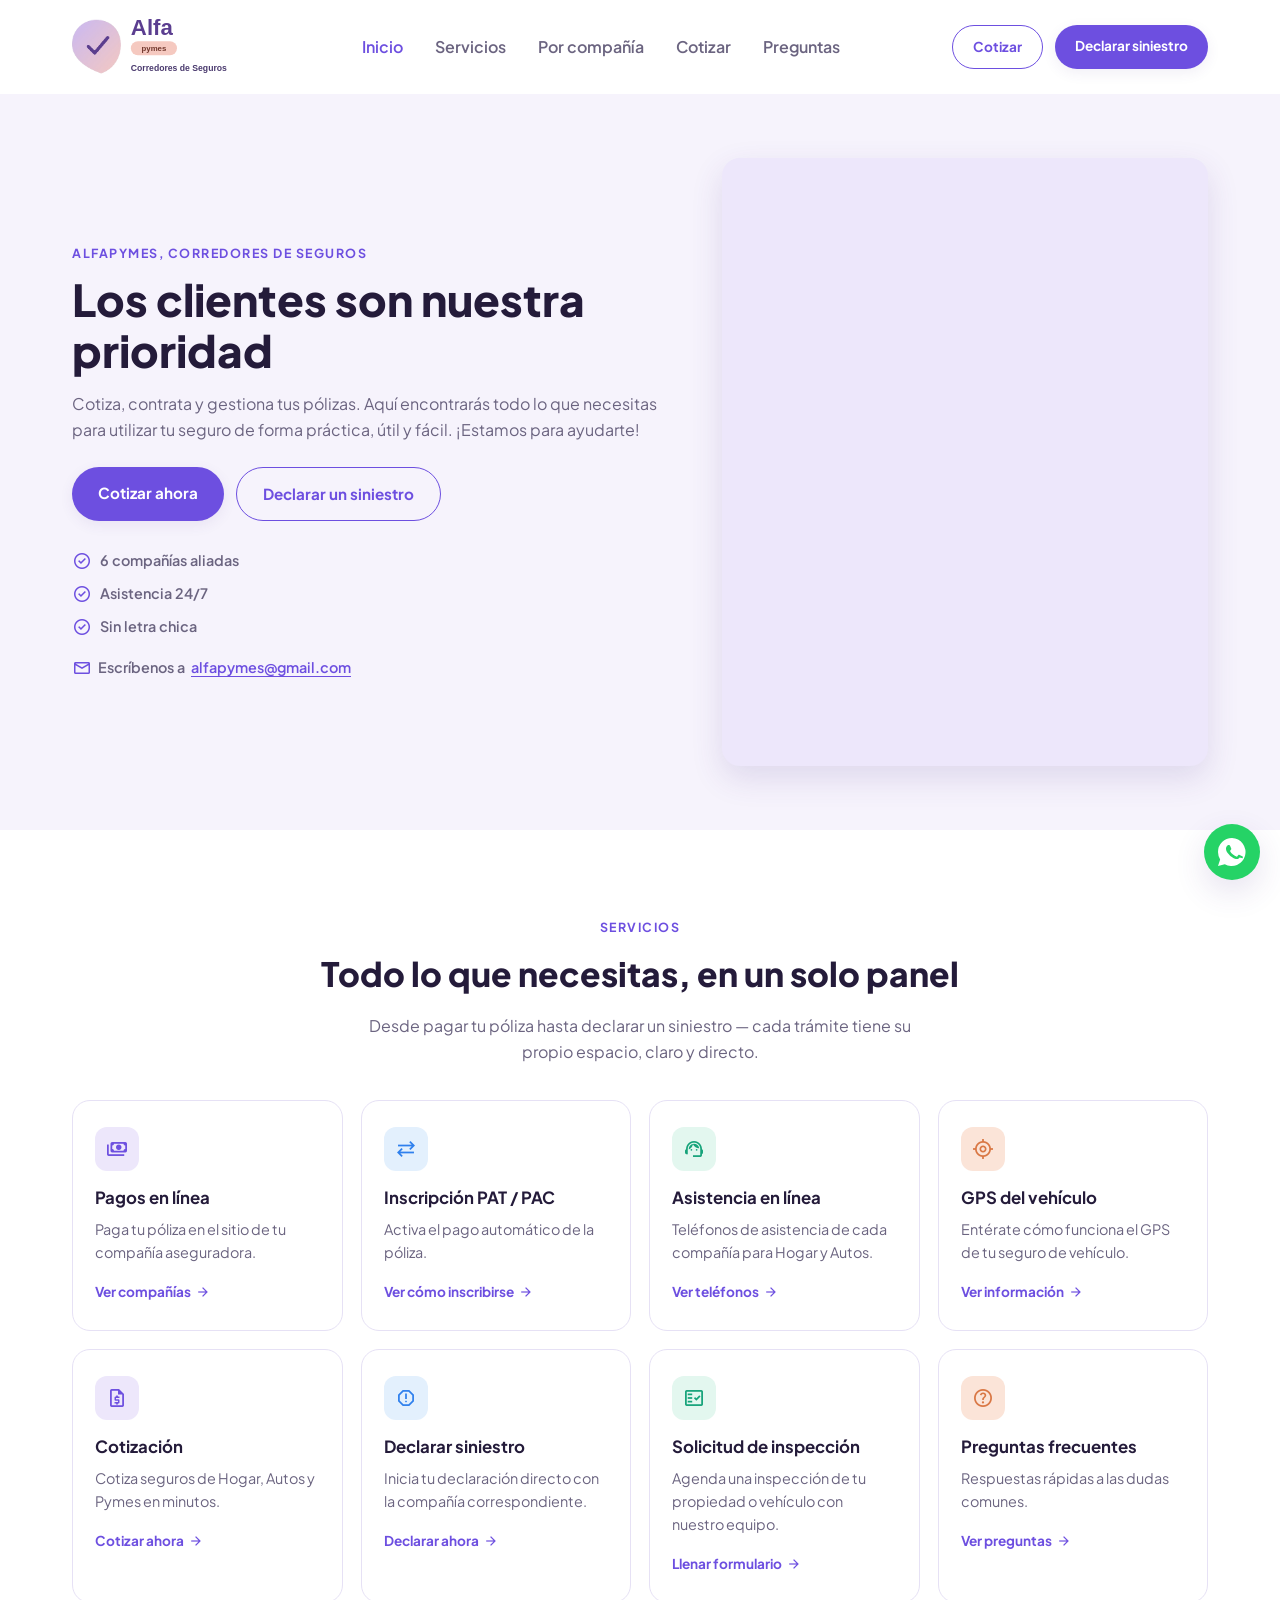
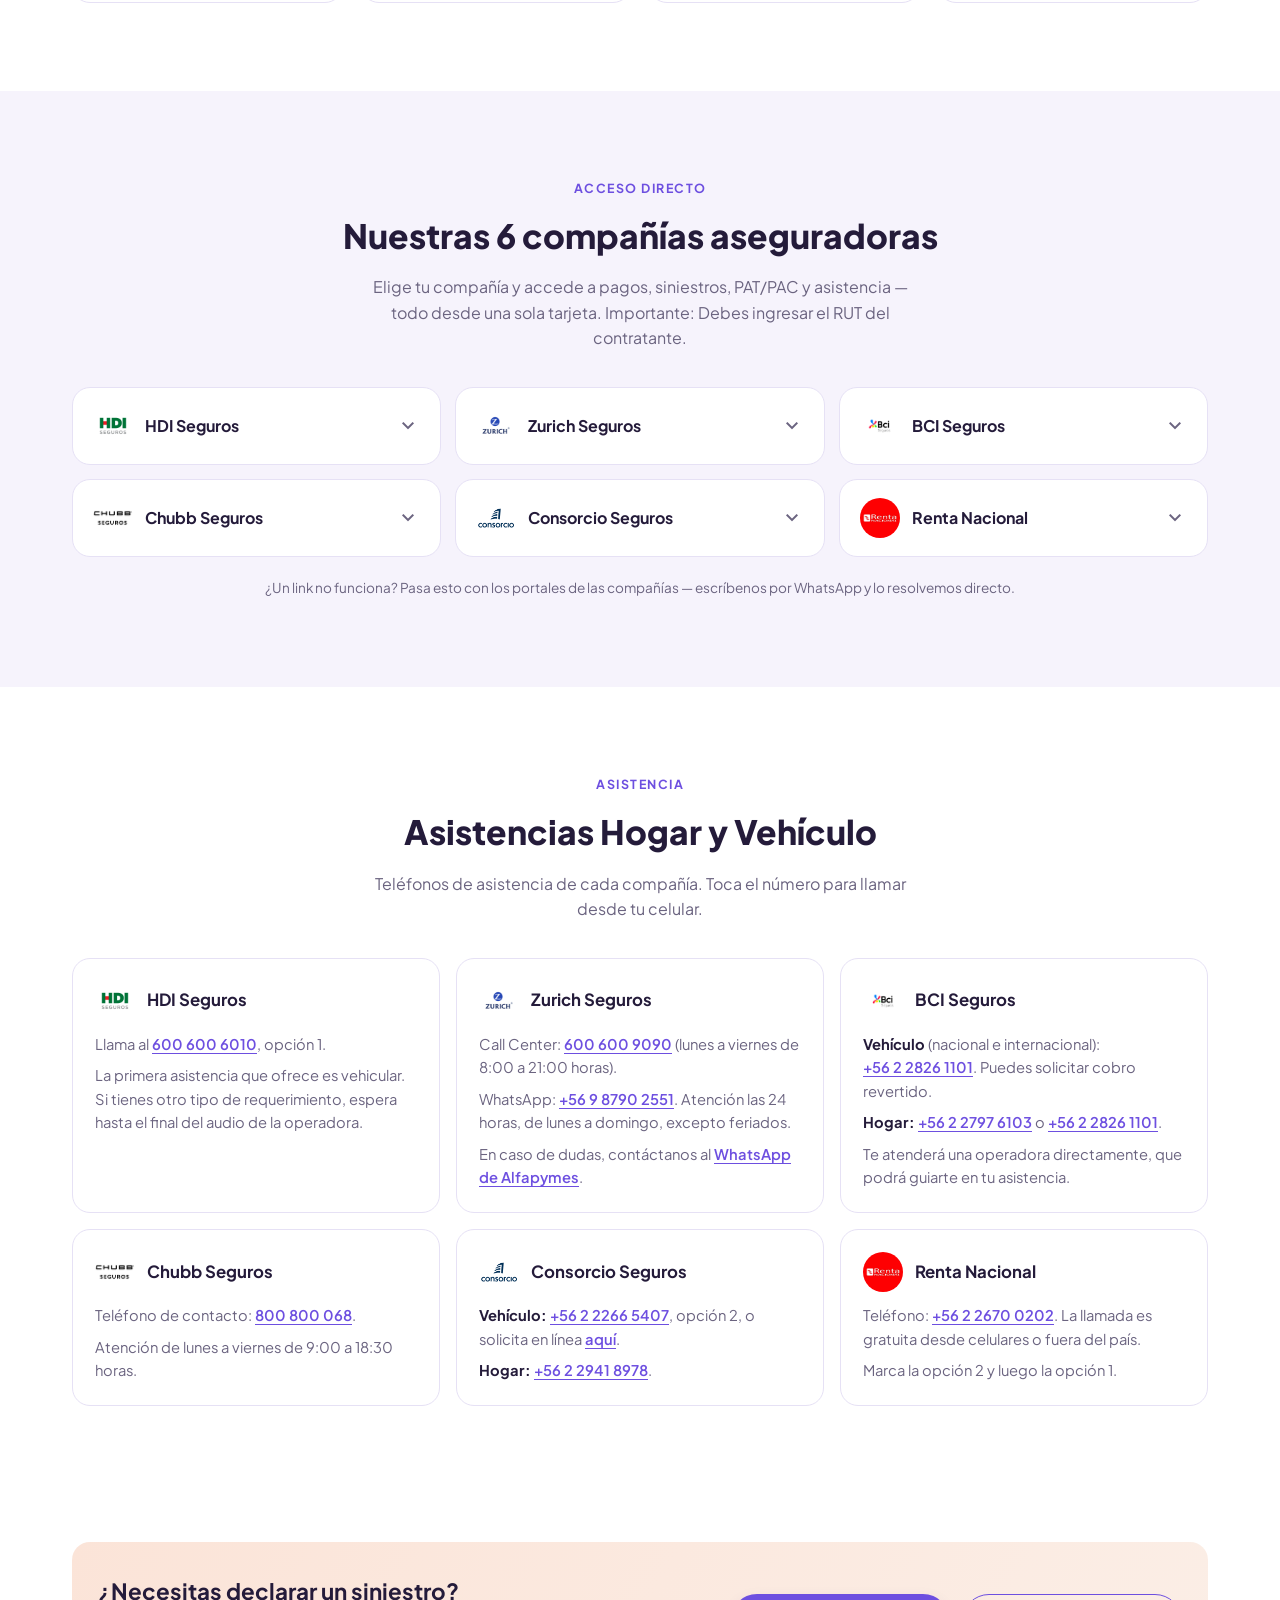
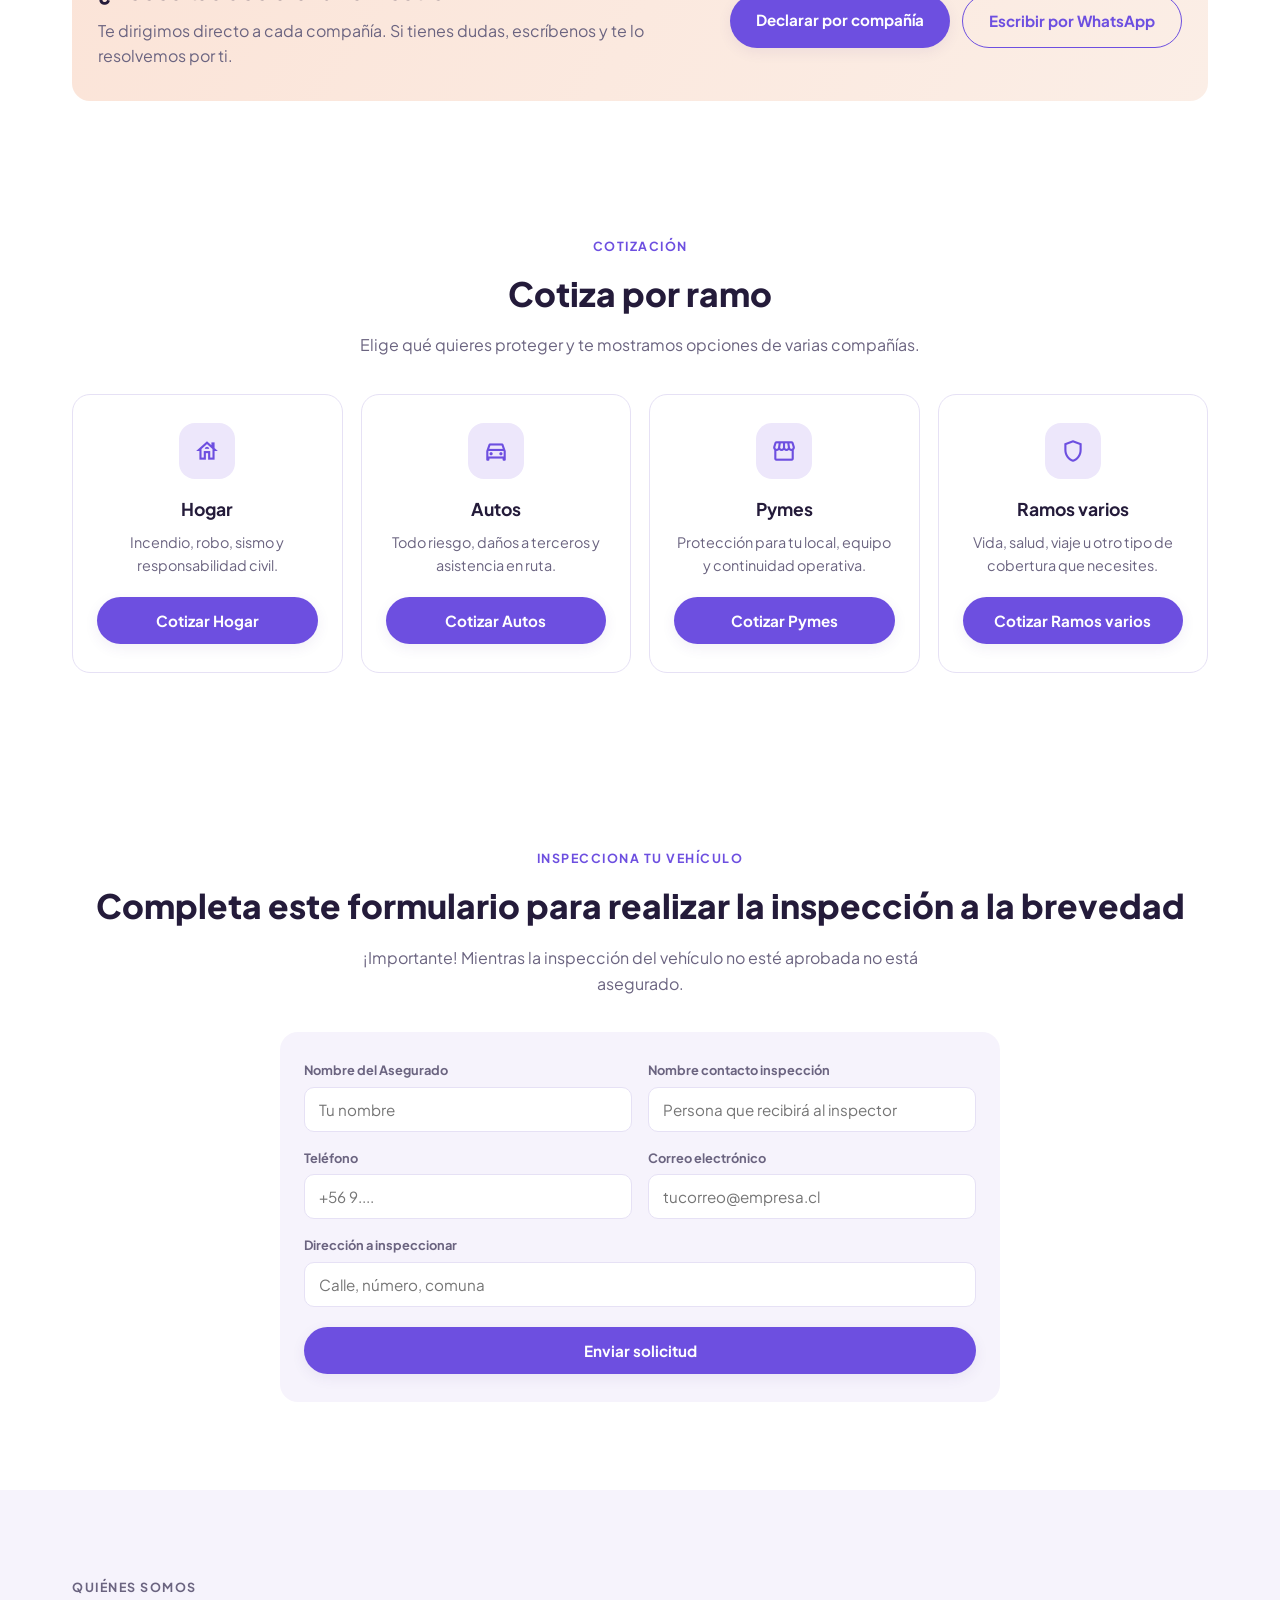
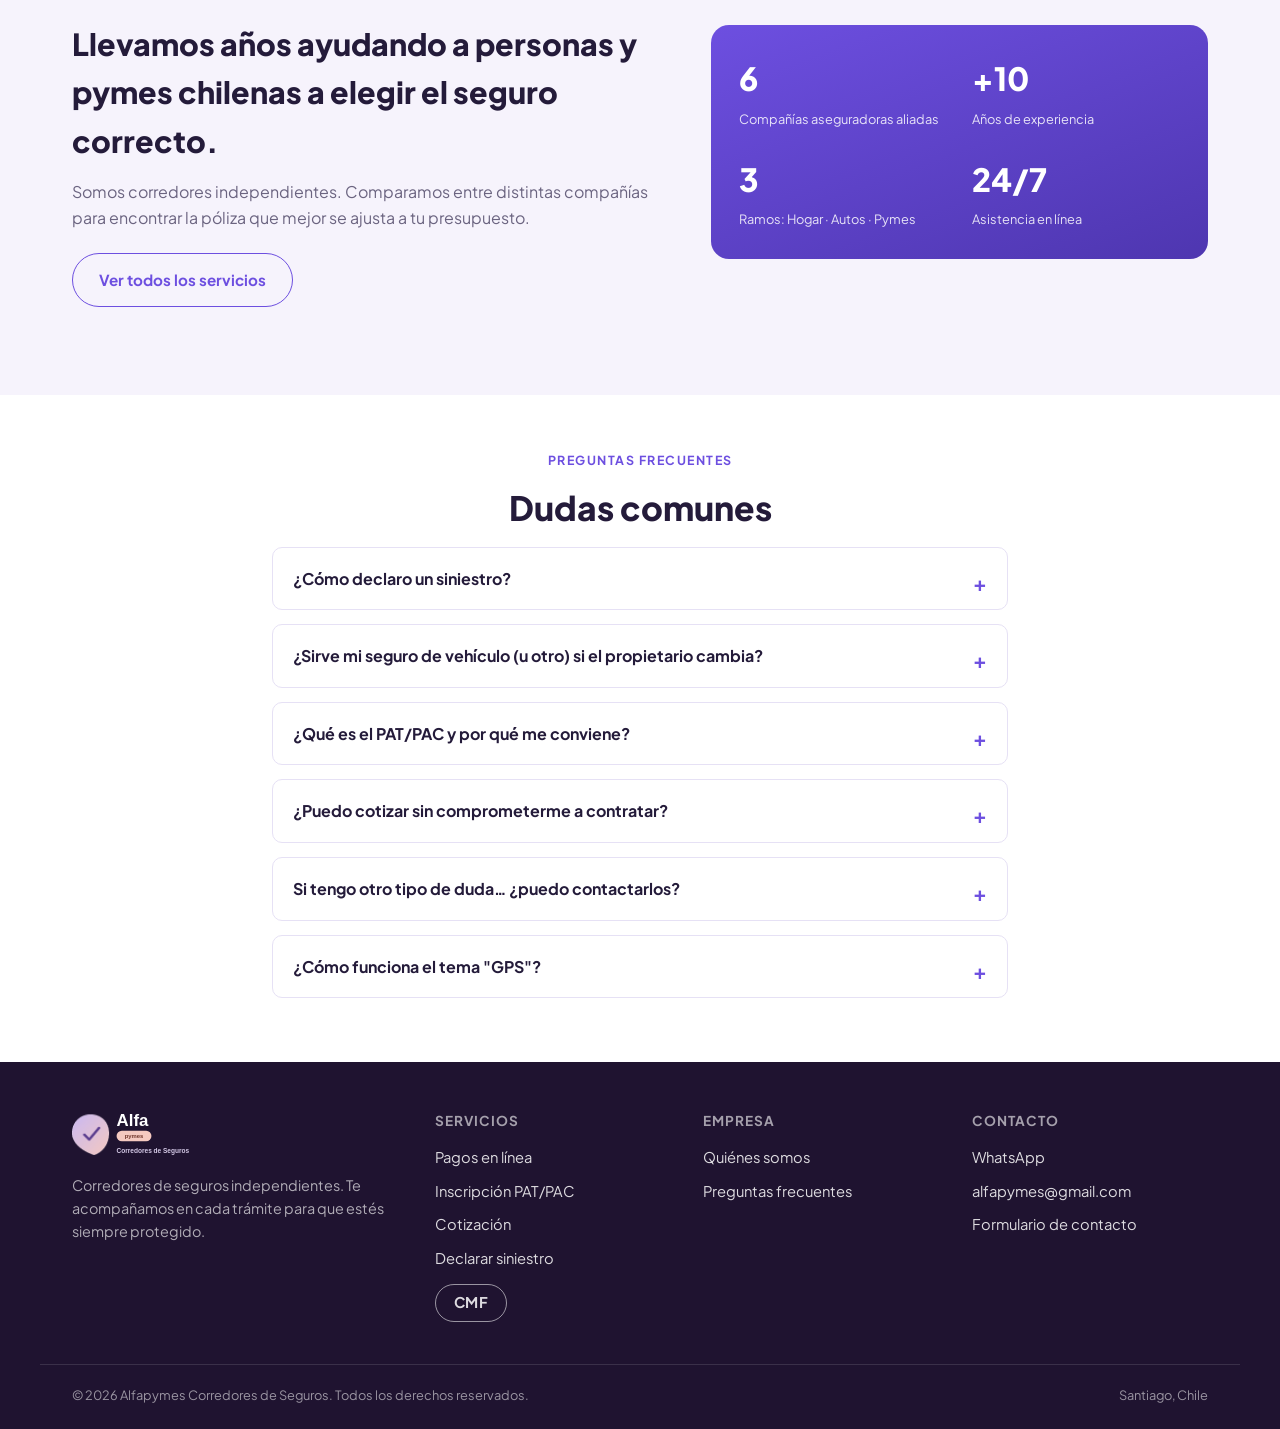
==== commit c5e379b5: "Agrega formulario de Ramos varios" ====
--- a/index.html
+++ b/index.html
@@ -539,6 +539,19 @@
               >Cotizar Pymes</button
             >
           </div>
+          <div class="ramo-card">
+            <span class="ramo-icon material-symbols-outlined" aria-hidden="true"
+              >shield</span
+            >
+            <h3>Ramos varios</h3>
+            <p>Vida, salud, viaje u otro tipo de cobertura que necesites.</p>
+            <button
+              type="button"
+              class="btn btn-primary btn-block"
+              data-form="ramos-varios"
+              >Cotizar Ramos varios</button
+            >
+          </div>
         </div>
       </section>
 
--- a/assets/css/style.css
+++ b/assets/css/style.css
@@ -361,7 +361,9 @@
   background: #fff; border: 1px solid var(--color-border); border-radius: var(--radius);
   padding: 28px 24px; text-align: center;
   transition: transform var(--transition), box-shadow var(--transition);
-}
+  display: flex; flex-direction: column; height: 100%;
+}
+.ramo-card .btn { margin-top: auto; }
 .ramo-card:hover { transform: translateY(-4px); box-shadow: var(--shadow-md); }
 .ramo-icon {
   width: 56px; height: 56px; border-radius: 16px;
@@ -520,7 +522,7 @@
 
   .grid-services { grid-template-columns: repeat(2, 1fr); }
   .grid-companies { grid-template-columns: repeat(2, 1fr); }
-  .grid-ramos { grid-template-columns: repeat(3, 1fr); }
+  .grid-ramos { grid-template-columns: repeat(2, 1fr); }
   .asistencia-grid { grid-template-columns: repeat(2, 1fr); }
   .form-grid { grid-template-columns: 1fr 1fr; }
   .form-group-full { grid-column: 1 / -1; }
@@ -554,6 +556,7 @@
   .inspection-section, .companies-section, .about-section, .asistencia-section { padding-top: 88px; padding-bottom: 88px; }
 
   .grid-services { grid-template-columns: repeat(4, 1fr); }
+  .grid-ramos { grid-template-columns: repeat(4, 1fr); }
   .asistencia-grid { grid-template-columns: repeat(3, 1fr); }
 
   .companies-layout { flex-direction: row; align-items: stretch; }
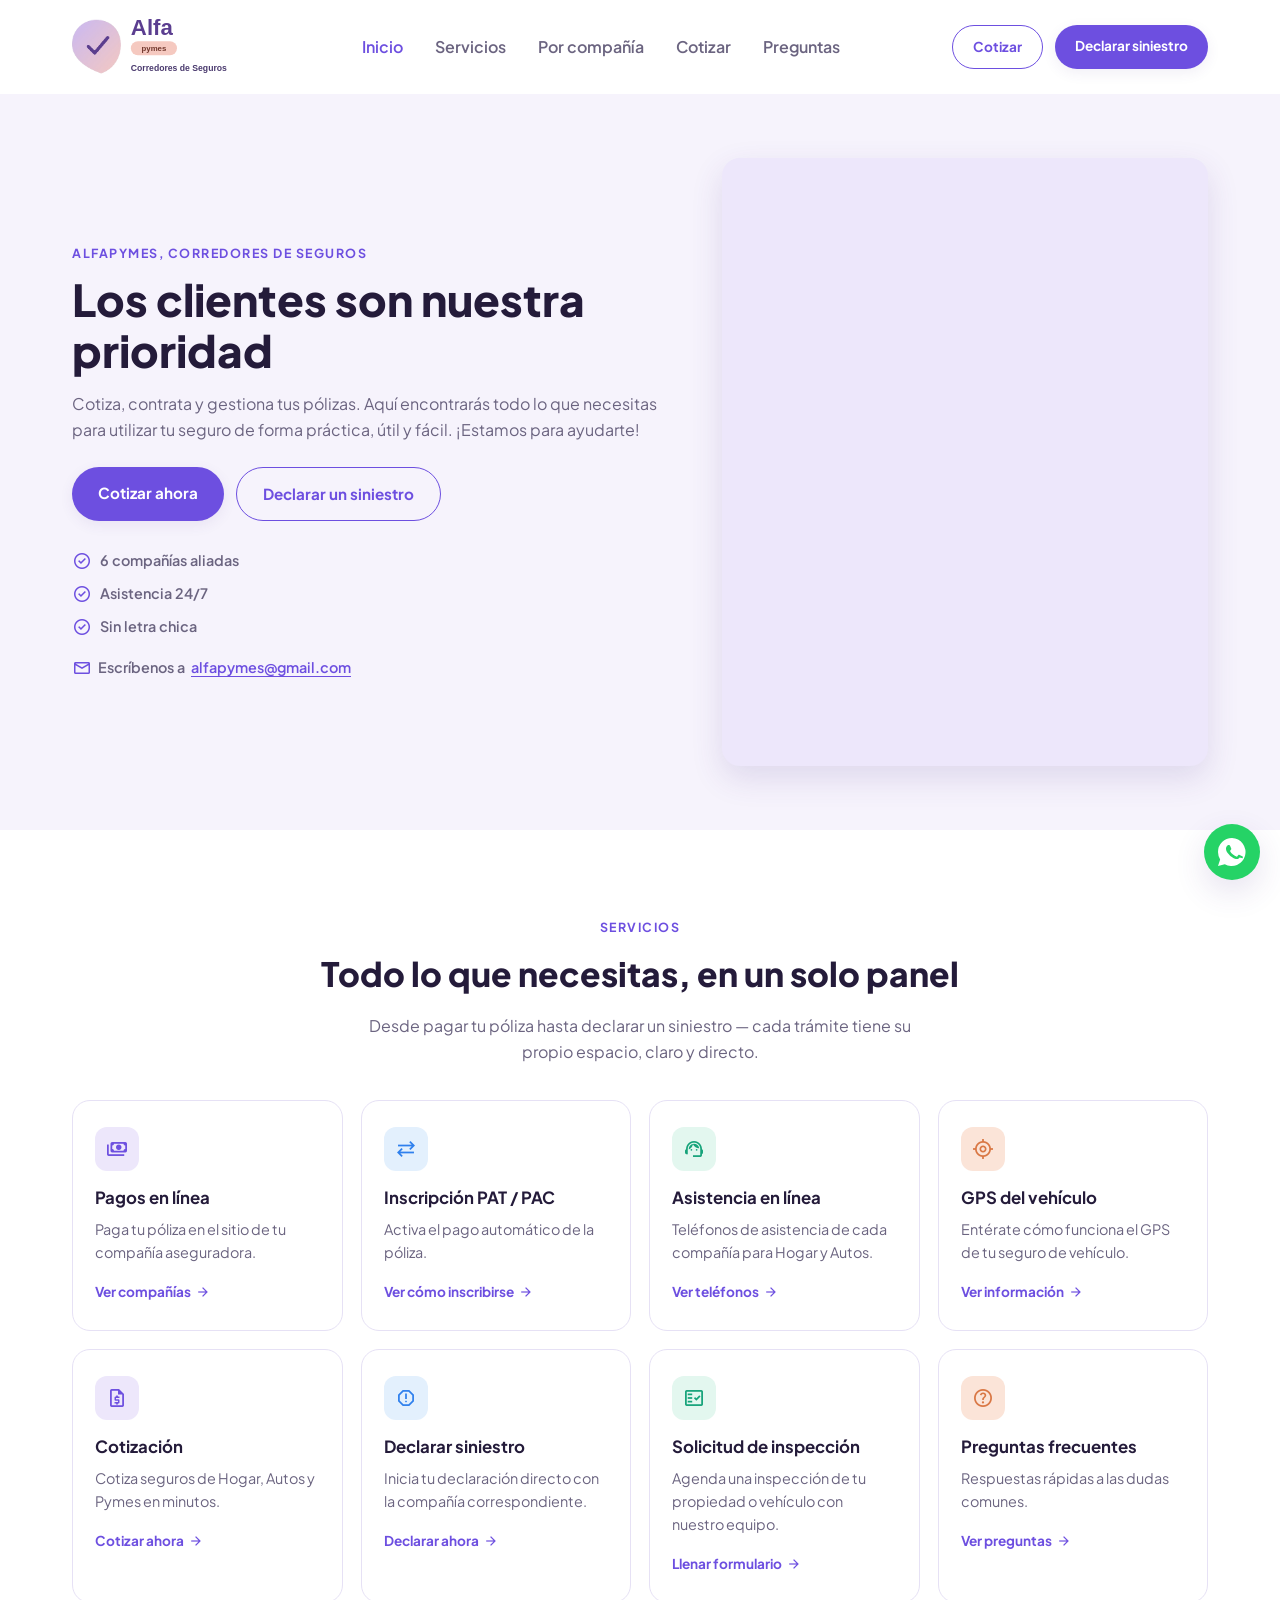
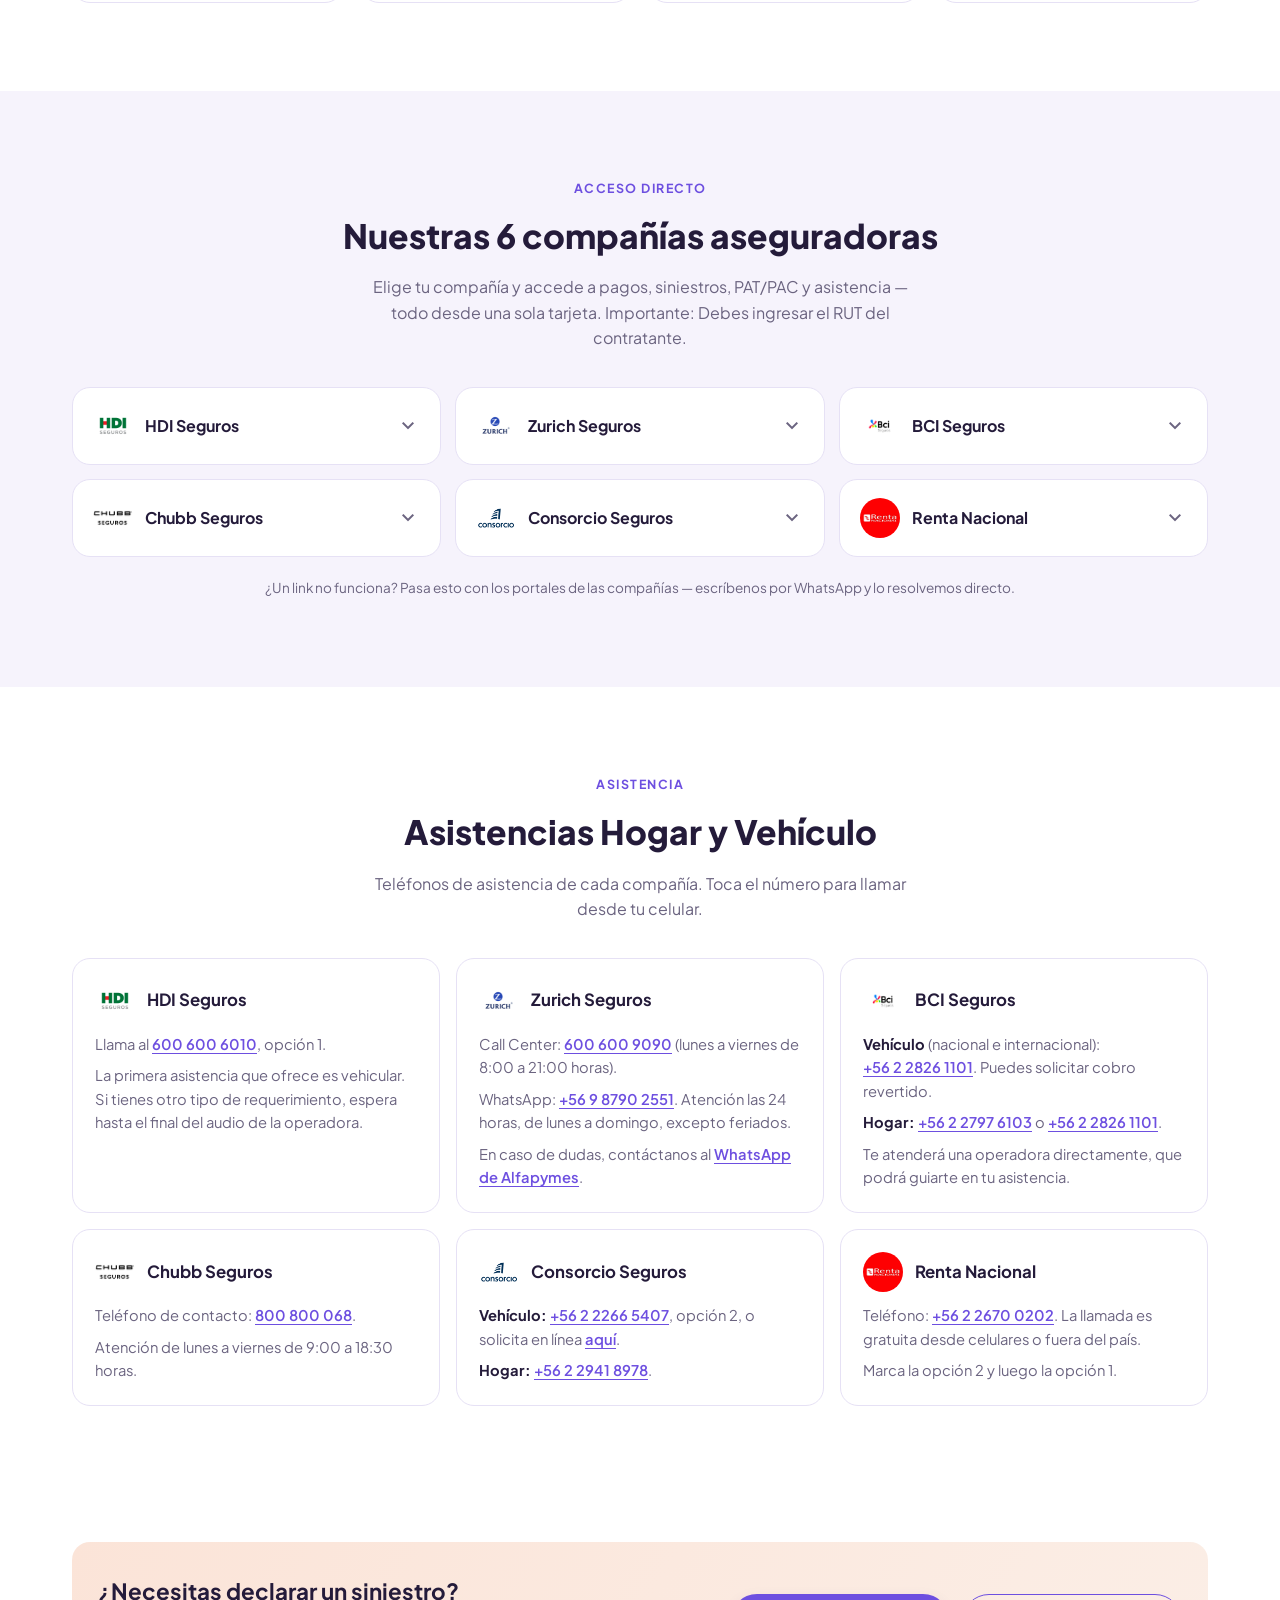
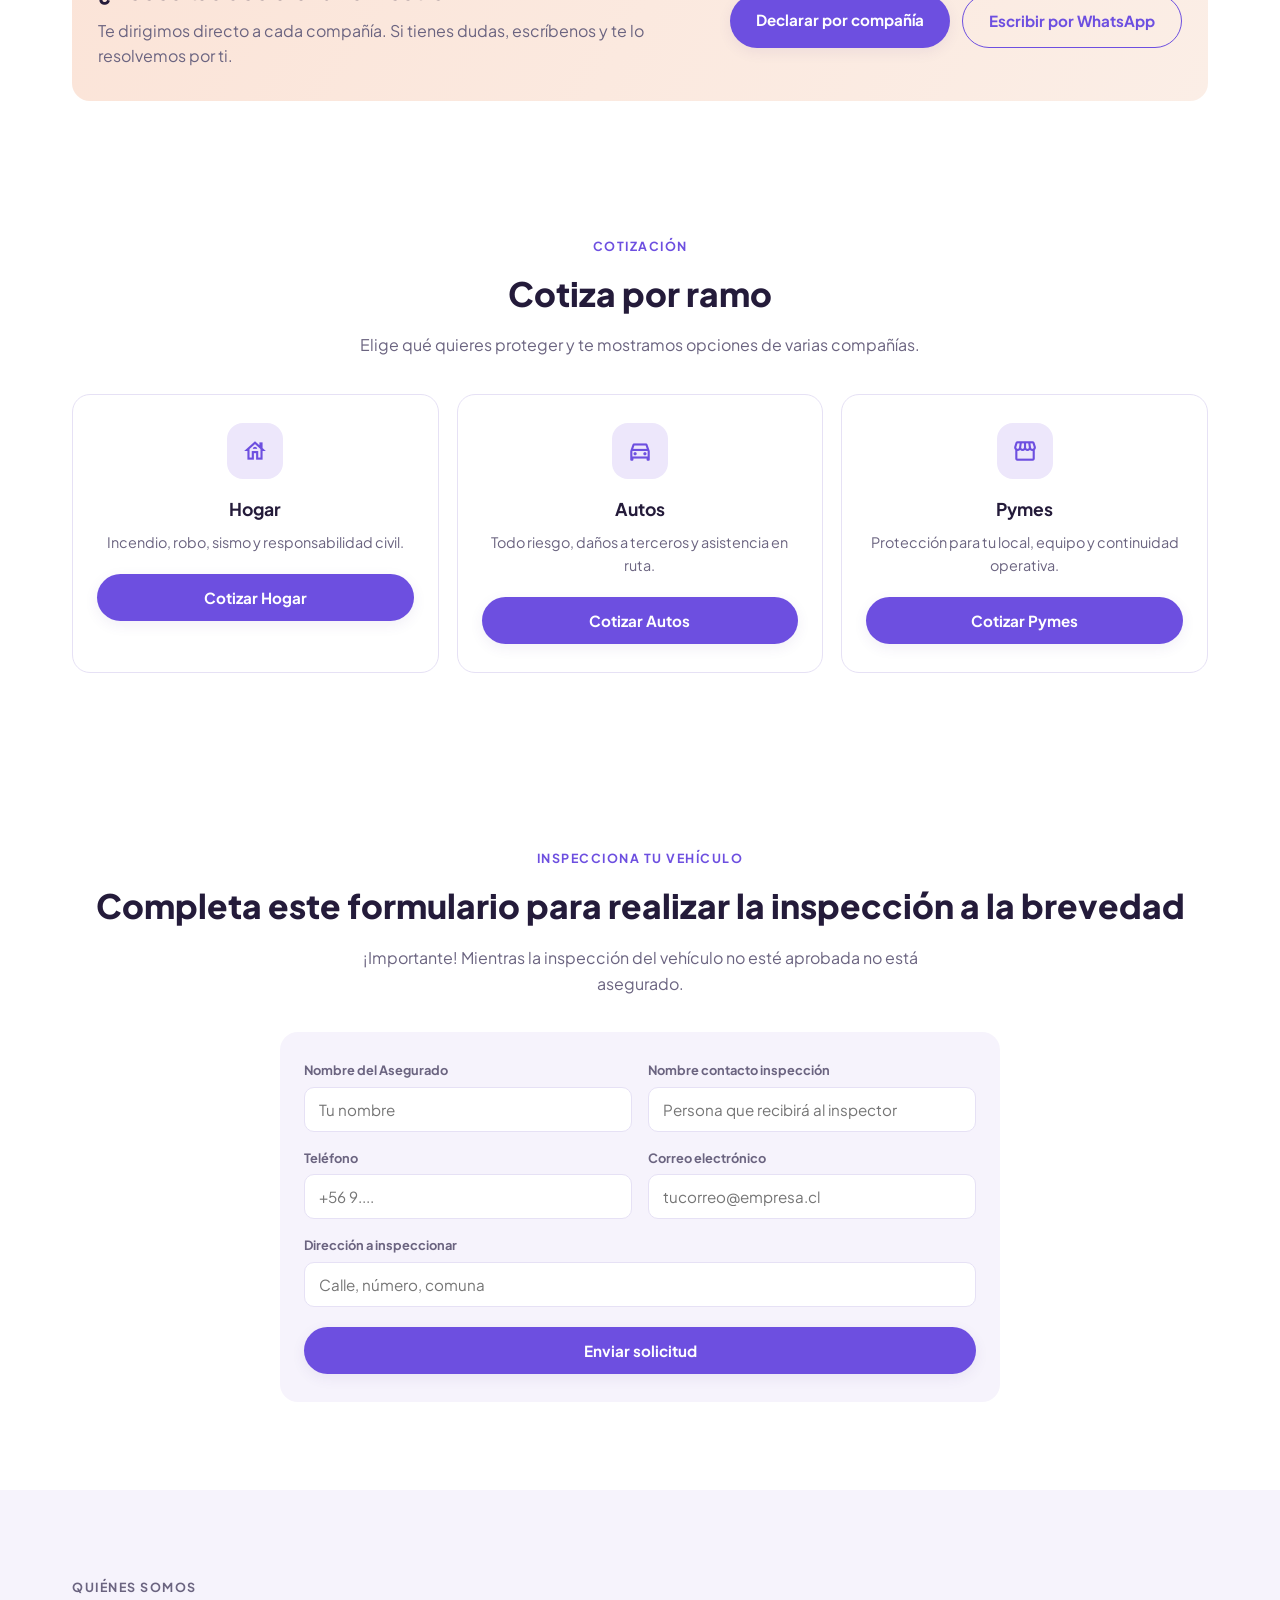
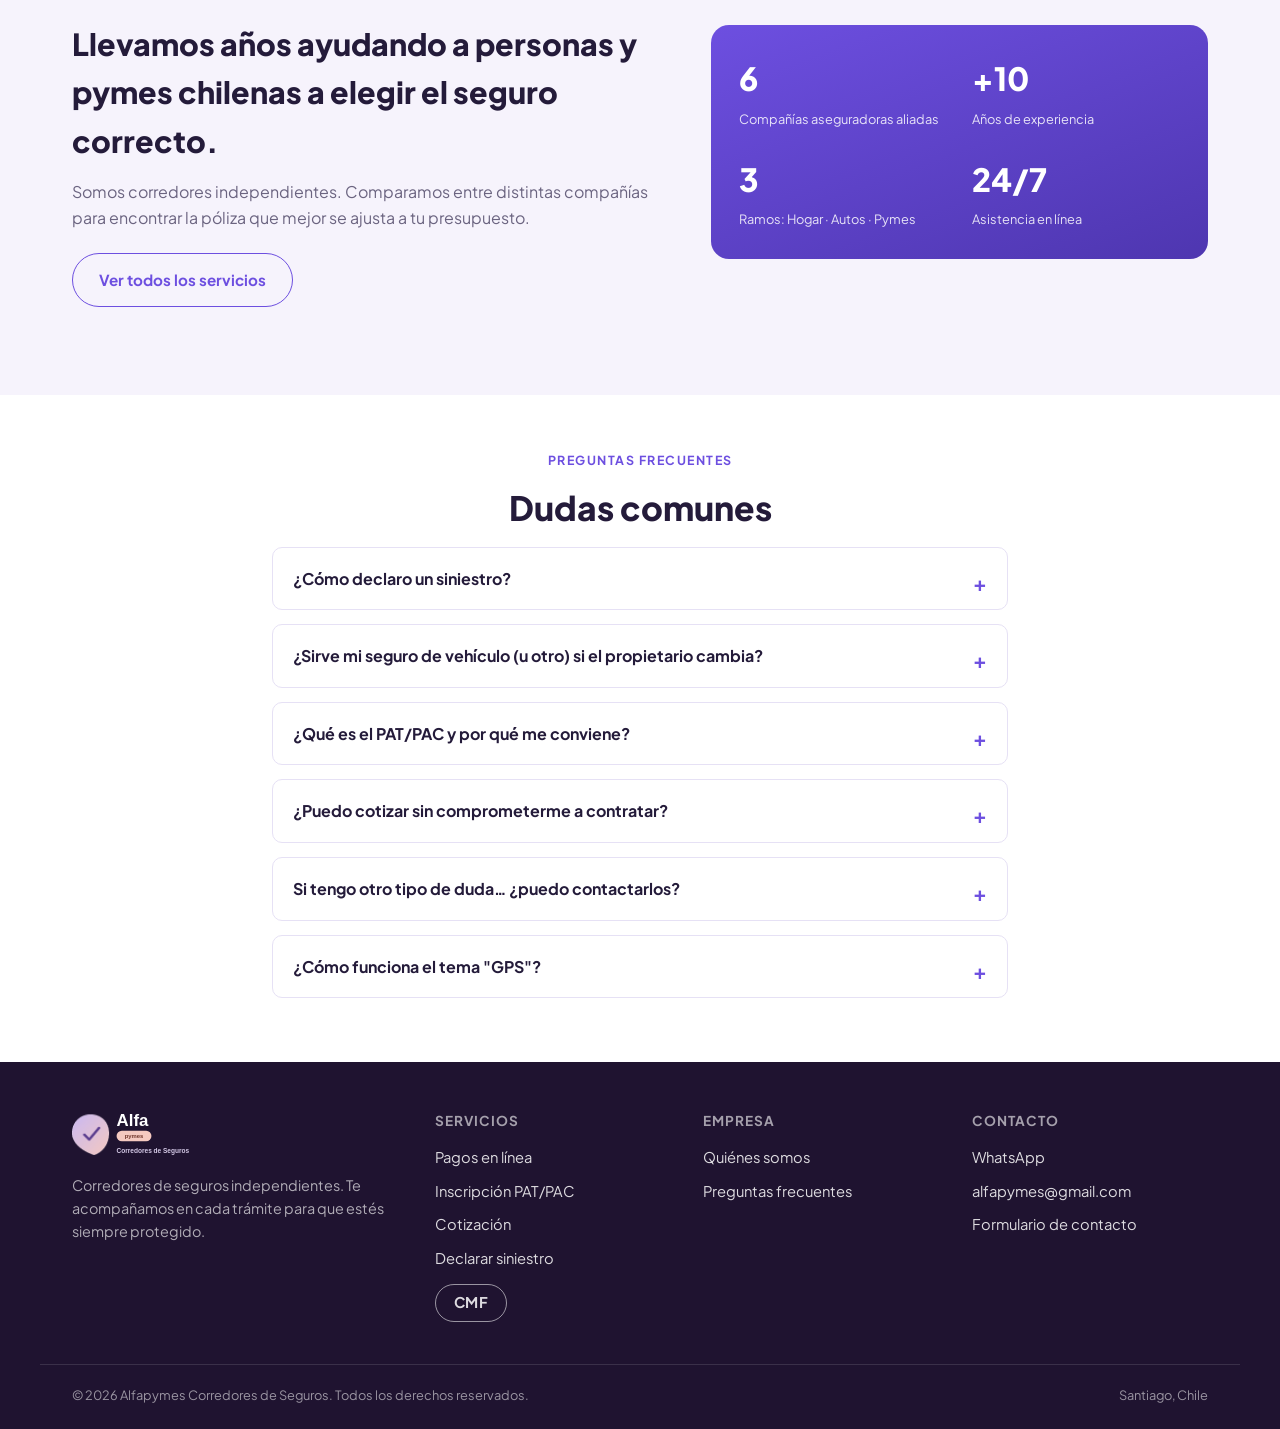
==== commit 1f15a5f8: "Corrige codificacion de caracteres (tildes y ene) en index.html, script.js y style.css" ====
--- a/index.html
+++ b/index.html
@@ -539,19 +539,6 @@
               >Cotizar Pymes</button
             >
           </div>
-          <div class="ramo-card">
-            <span class="ramo-icon material-symbols-outlined" aria-hidden="true"
-              >shield</span
-            >
-            <h3>Ramos varios</h3>
-            <p>Vida, salud, viaje u otro tipo de cobertura que necesites.</p>
-            <button
-              type="button"
-              class="btn btn-primary btn-block"
-              data-form="ramos-varios"
-              >Cotizar Ramos varios</button
-            >
-          </div>
         </div>
       </section>
 
--- a/assets/css/style.css
+++ b/assets/css/style.css
@@ -361,9 +361,7 @@
   background: #fff; border: 1px solid var(--color-border); border-radius: var(--radius);
   padding: 28px 24px; text-align: center;
   transition: transform var(--transition), box-shadow var(--transition);
-  display: flex; flex-direction: column; height: 100%;
-}
-.ramo-card .btn { margin-top: auto; }
+}
 .ramo-card:hover { transform: translateY(-4px); box-shadow: var(--shadow-md); }
 .ramo-icon {
   width: 56px; height: 56px; border-radius: 16px;
@@ -489,6 +487,12 @@
 .check-item { display: inline-flex; align-items: center; gap: 6px; font-size: 0.9rem; font-weight: 500; color: var(--color-text); cursor: pointer; }
 .check-item input { width: auto; accent-color: var(--color-primary); }
 
+/* Nota informativa dentro de un formulario (sin input asociado) */
+.form-note p {
+  font-size: 0.85rem; color: var(--color-text-light); font-style: italic;
+  padding: 8px 0 0; border-top: 1px dashed var(--color-border); margin-top: 4px;
+}
+
 /* --------- WHATSAPP FLOTANTE --------- */
 .whatsapp-btn {
   position: fixed; bottom: 20px; right: 20px; width: 56px; height: 56px;
@@ -522,7 +526,7 @@
 
   .grid-services { grid-template-columns: repeat(2, 1fr); }
   .grid-companies { grid-template-columns: repeat(2, 1fr); }
-  .grid-ramos { grid-template-columns: repeat(2, 1fr); }
+  .grid-ramos { grid-template-columns: repeat(3, 1fr); }
   .asistencia-grid { grid-template-columns: repeat(2, 1fr); }
   .form-grid { grid-template-columns: 1fr 1fr; }
   .form-group-full { grid-column: 1 / -1; }
@@ -556,7 +560,6 @@
   .inspection-section, .companies-section, .about-section, .asistencia-section { padding-top: 88px; padding-bottom: 88px; }
 
   .grid-services { grid-template-columns: repeat(4, 1fr); }
-  .grid-ramos { grid-template-columns: repeat(4, 1fr); }
   .asistencia-grid { grid-template-columns: repeat(3, 1fr); }
 
   .companies-layout { flex-direction: row; align-items: stretch; }
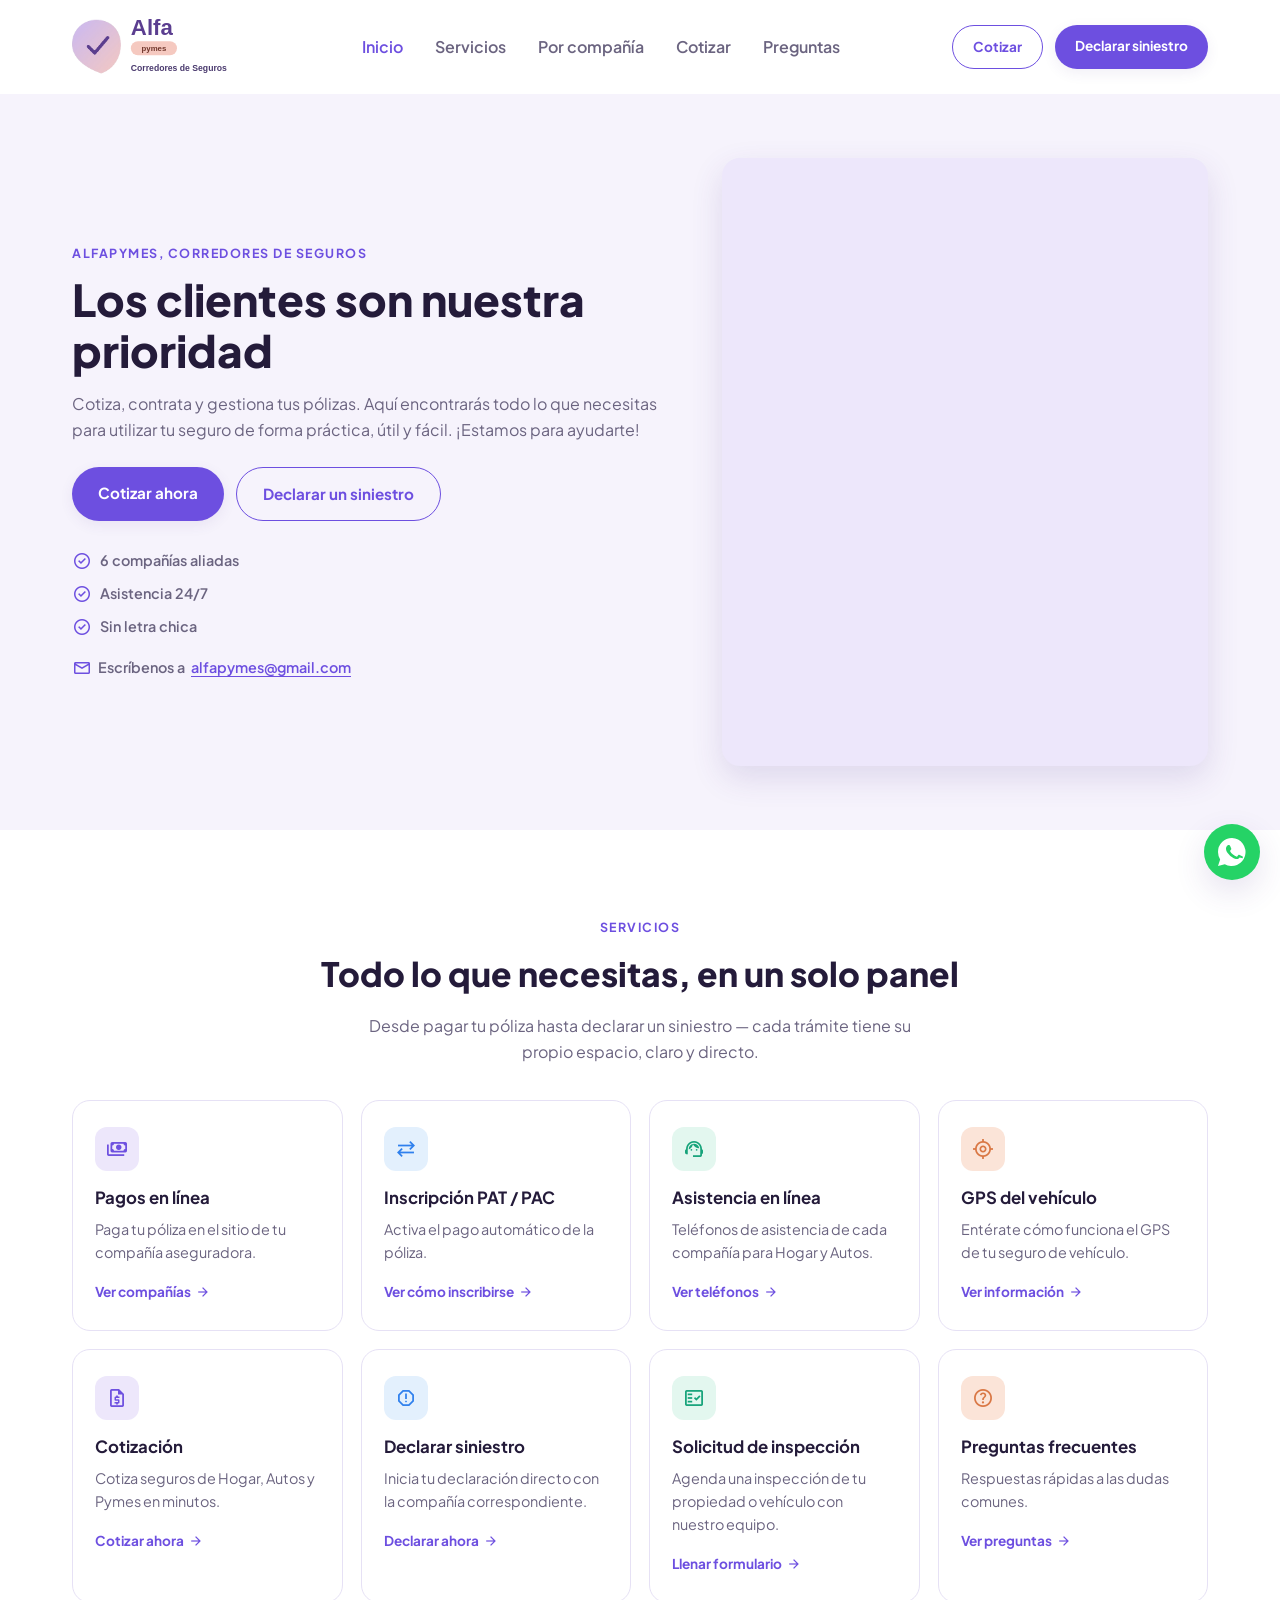
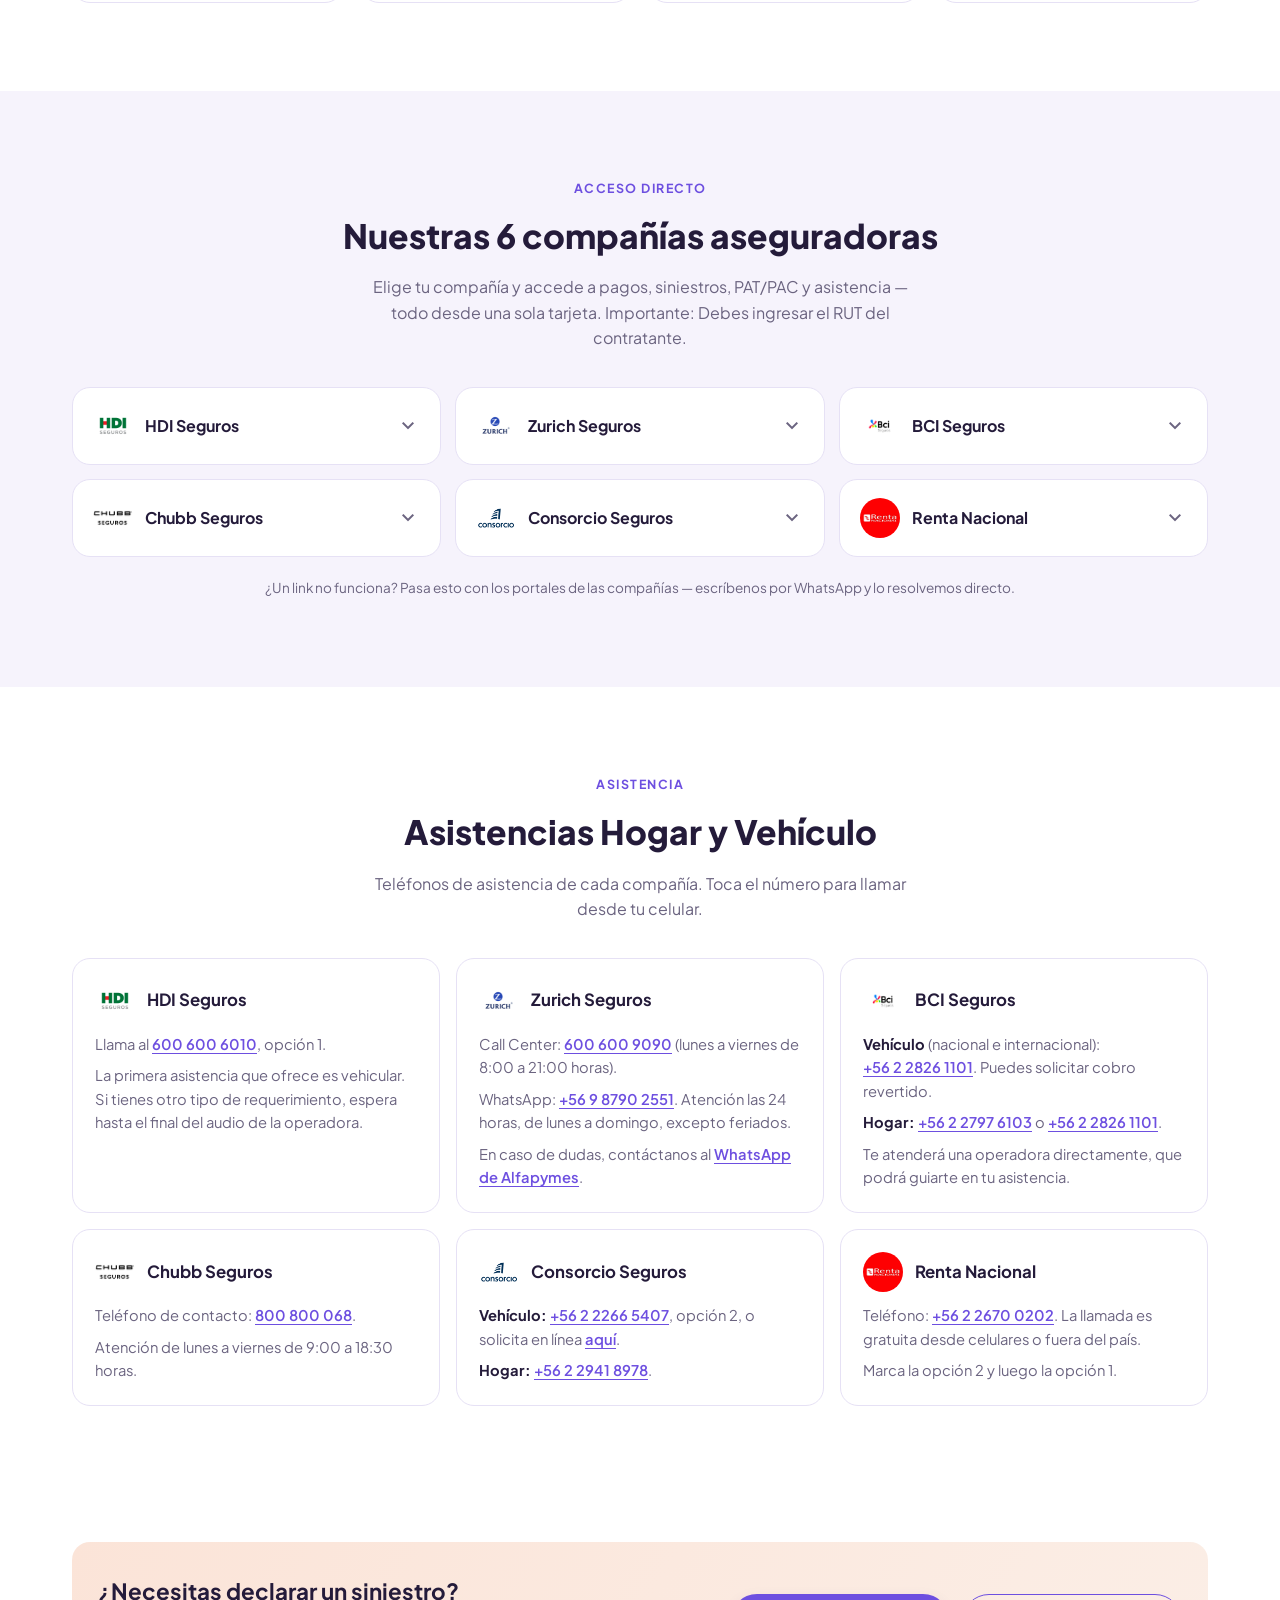
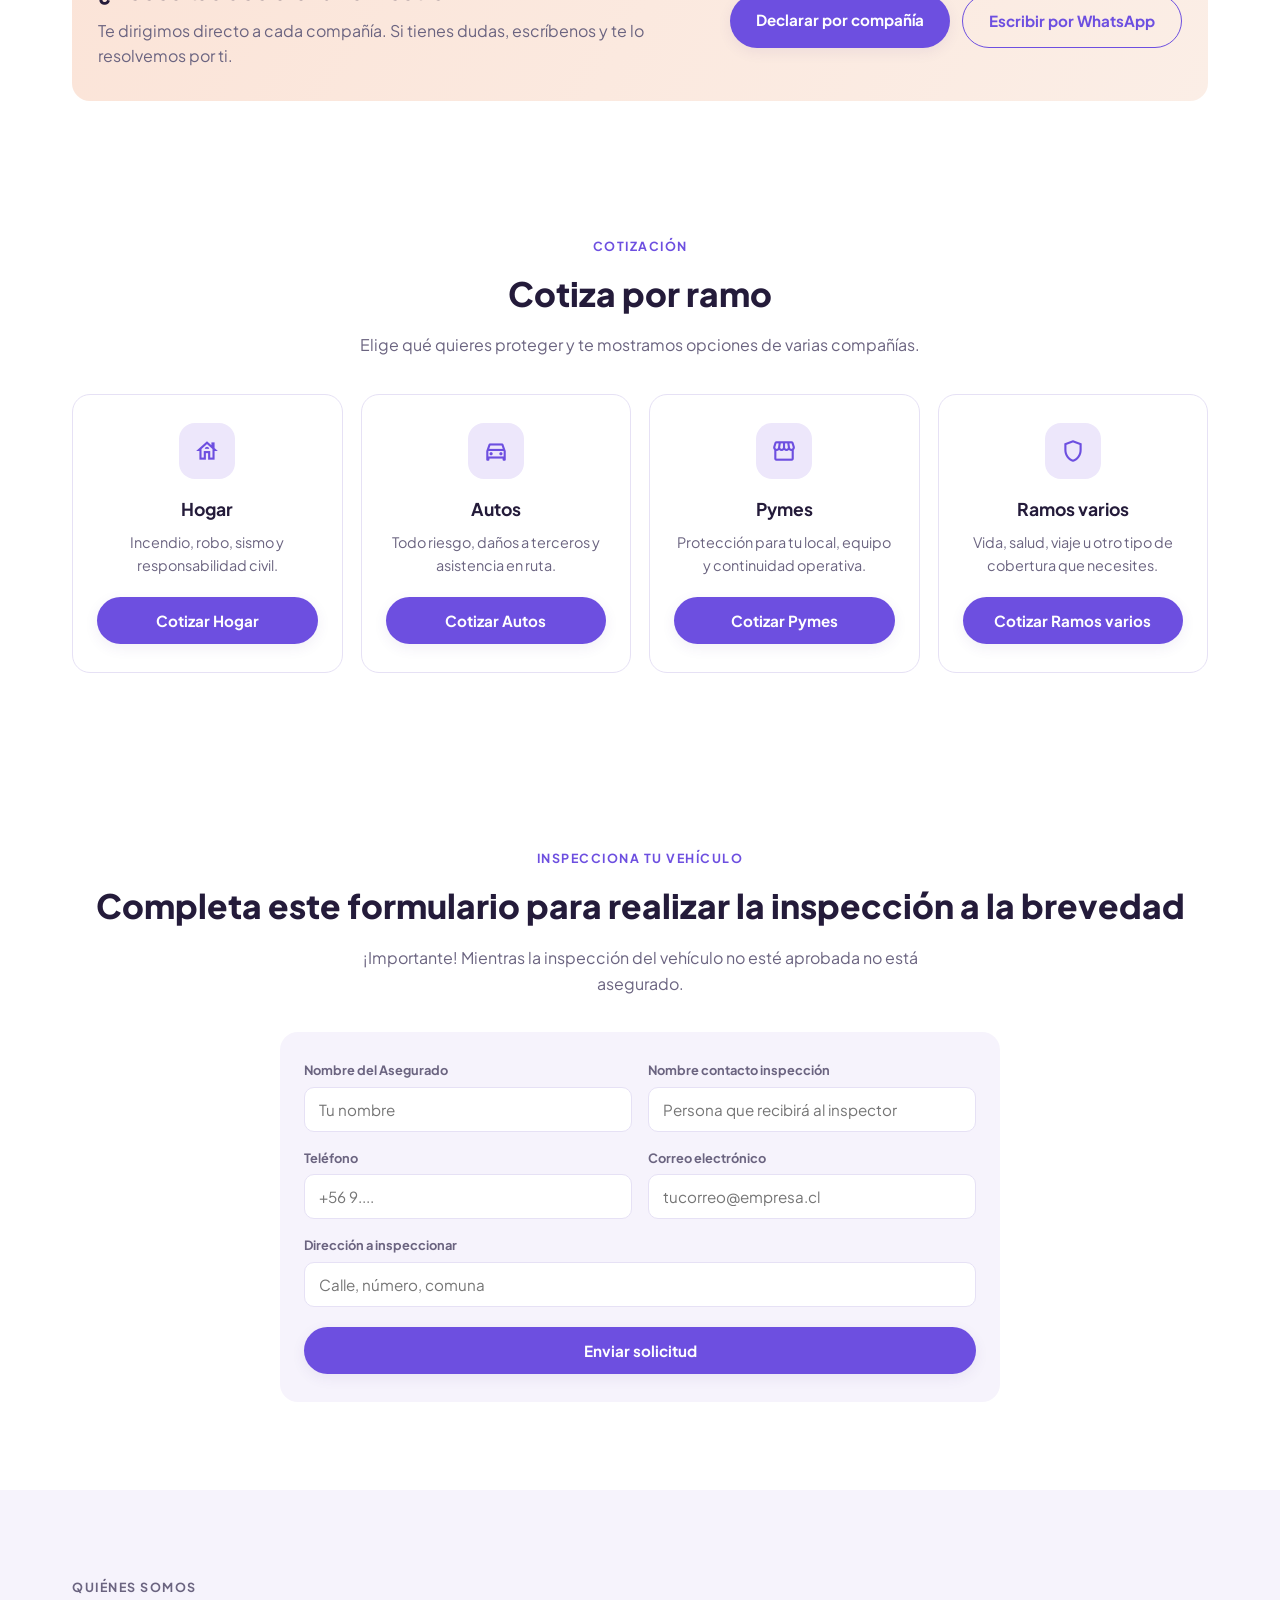
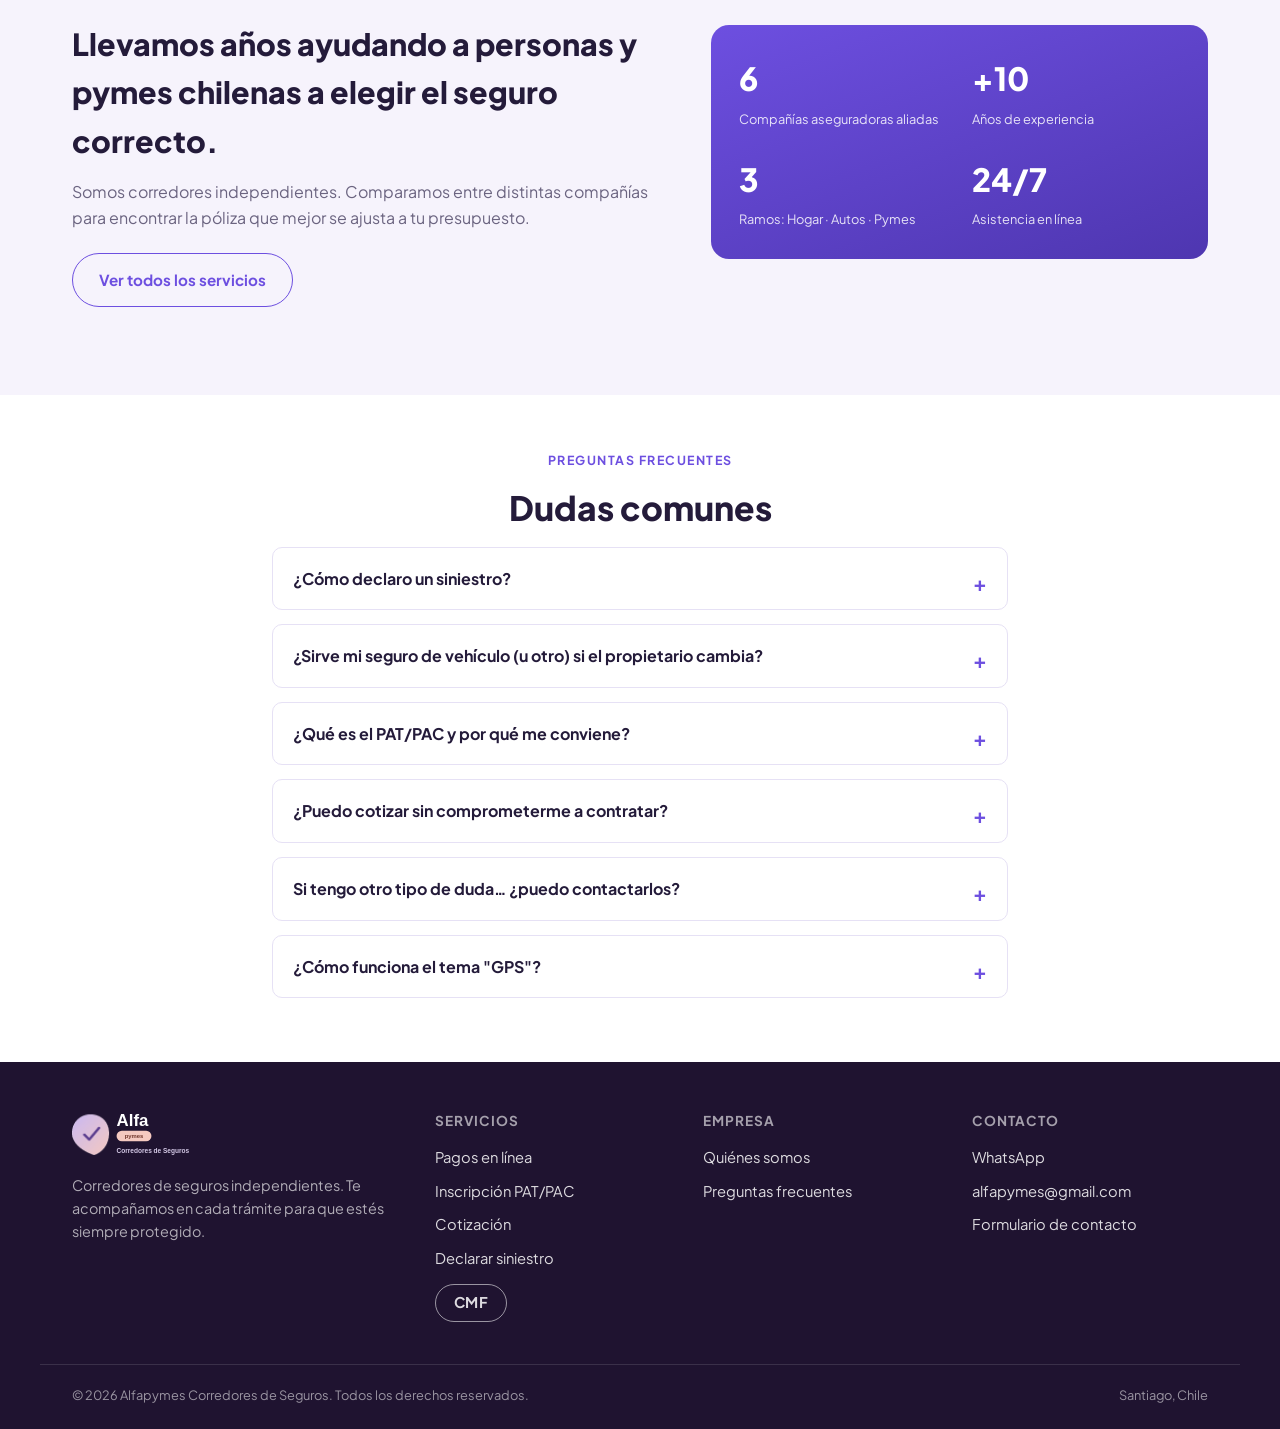
==== commit a8375c2b: "Restaura formulario Ramos varios (se habia revertido por error)" ====
--- a/index.html
+++ b/index.html
@@ -539,6 +539,19 @@
               >Cotizar Pymes</button
             >
           </div>
+          <div class="ramo-card">
+            <span class="ramo-icon material-symbols-outlined" aria-hidden="true"
+              >shield</span
+            >
+            <h3>Ramos varios</h3>
+            <p>Vida, salud, viaje u otro tipo de cobertura que necesites.</p>
+            <button
+              type="button"
+              class="btn btn-primary btn-block"
+              data-form="ramos-varios"
+              >Cotizar Ramos varios</button
+            >
+          </div>
         </div>
       </section>
 
--- a/assets/css/style.css
+++ b/assets/css/style.css
@@ -361,7 +361,14 @@
   background: #fff; border: 1px solid var(--color-border); border-radius: var(--radius);
   padding: 28px 24px; text-align: center;
   transition: transform var(--transition), box-shadow var(--transition);
-}
+  /* Las 3 tarjetas quedan de igual altura y el botón siempre al final,
+     sin importar si la descripción ocupa una línea o dos. */
+  display: flex; flex-direction: column; height: 100%;
+}
+/* El botón siempre queda pegado abajo, sin importar si la descripción
+   de arriba ocupa una línea o dos (evita que "Cotizar Hogar" quede más
+   arriba que "Cotizar Autos" / "Cotizar Pymes"). */
+.ramo-card .btn { margin-top: auto; }
 .ramo-card:hover { transform: translateY(-4px); box-shadow: var(--shadow-md); }
 .ramo-icon {
   width: 56px; height: 56px; border-radius: 16px;
@@ -526,7 +533,7 @@
 
   .grid-services { grid-template-columns: repeat(2, 1fr); }
   .grid-companies { grid-template-columns: repeat(2, 1fr); }
-  .grid-ramos { grid-template-columns: repeat(3, 1fr); }
+  .grid-ramos { grid-template-columns: repeat(2, 1fr); }
   .asistencia-grid { grid-template-columns: repeat(2, 1fr); }
   .form-grid { grid-template-columns: 1fr 1fr; }
   .form-group-full { grid-column: 1 / -1; }
@@ -560,6 +567,7 @@
   .inspection-section, .companies-section, .about-section, .asistencia-section { padding-top: 88px; padding-bottom: 88px; }
 
   .grid-services { grid-template-columns: repeat(4, 1fr); }
+  .grid-ramos { grid-template-columns: repeat(4, 1fr); }
   .asistencia-grid { grid-template-columns: repeat(3, 1fr); }
 
   .companies-layout { flex-direction: row; align-items: stretch; }
